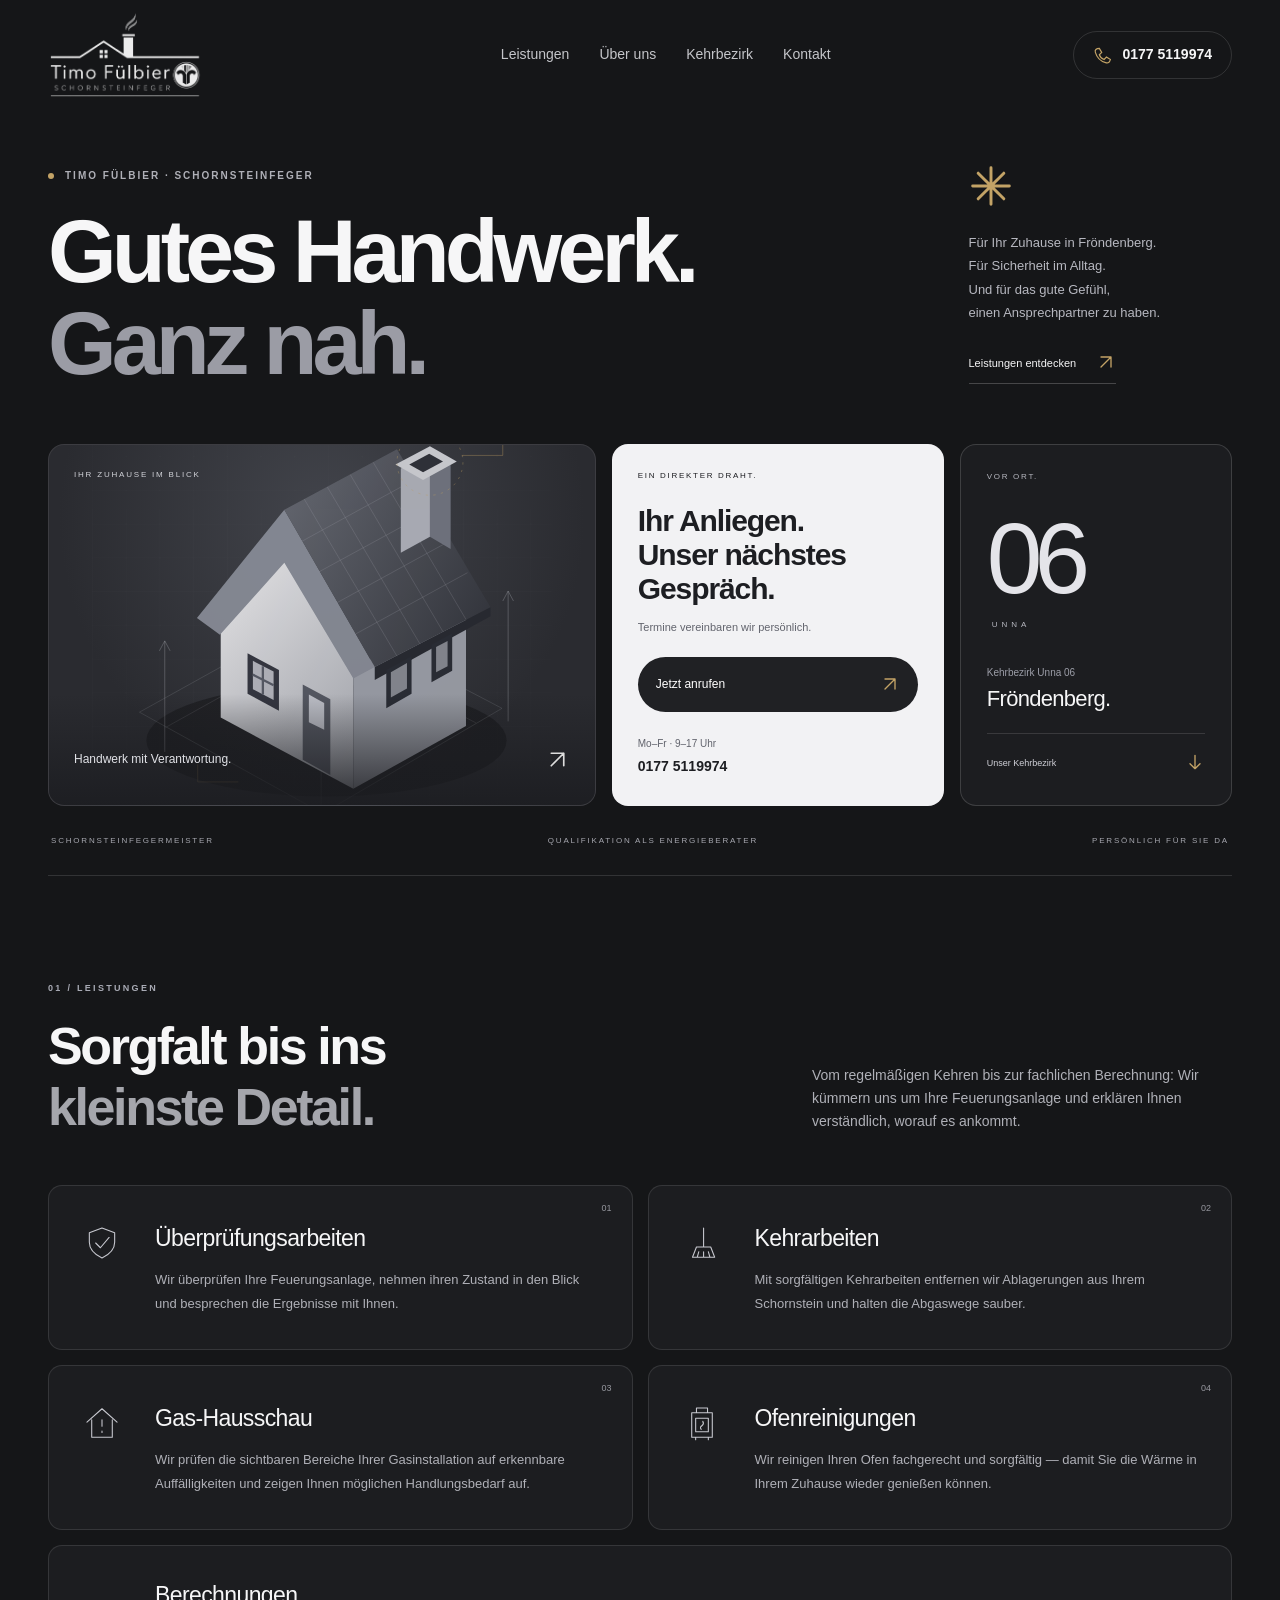
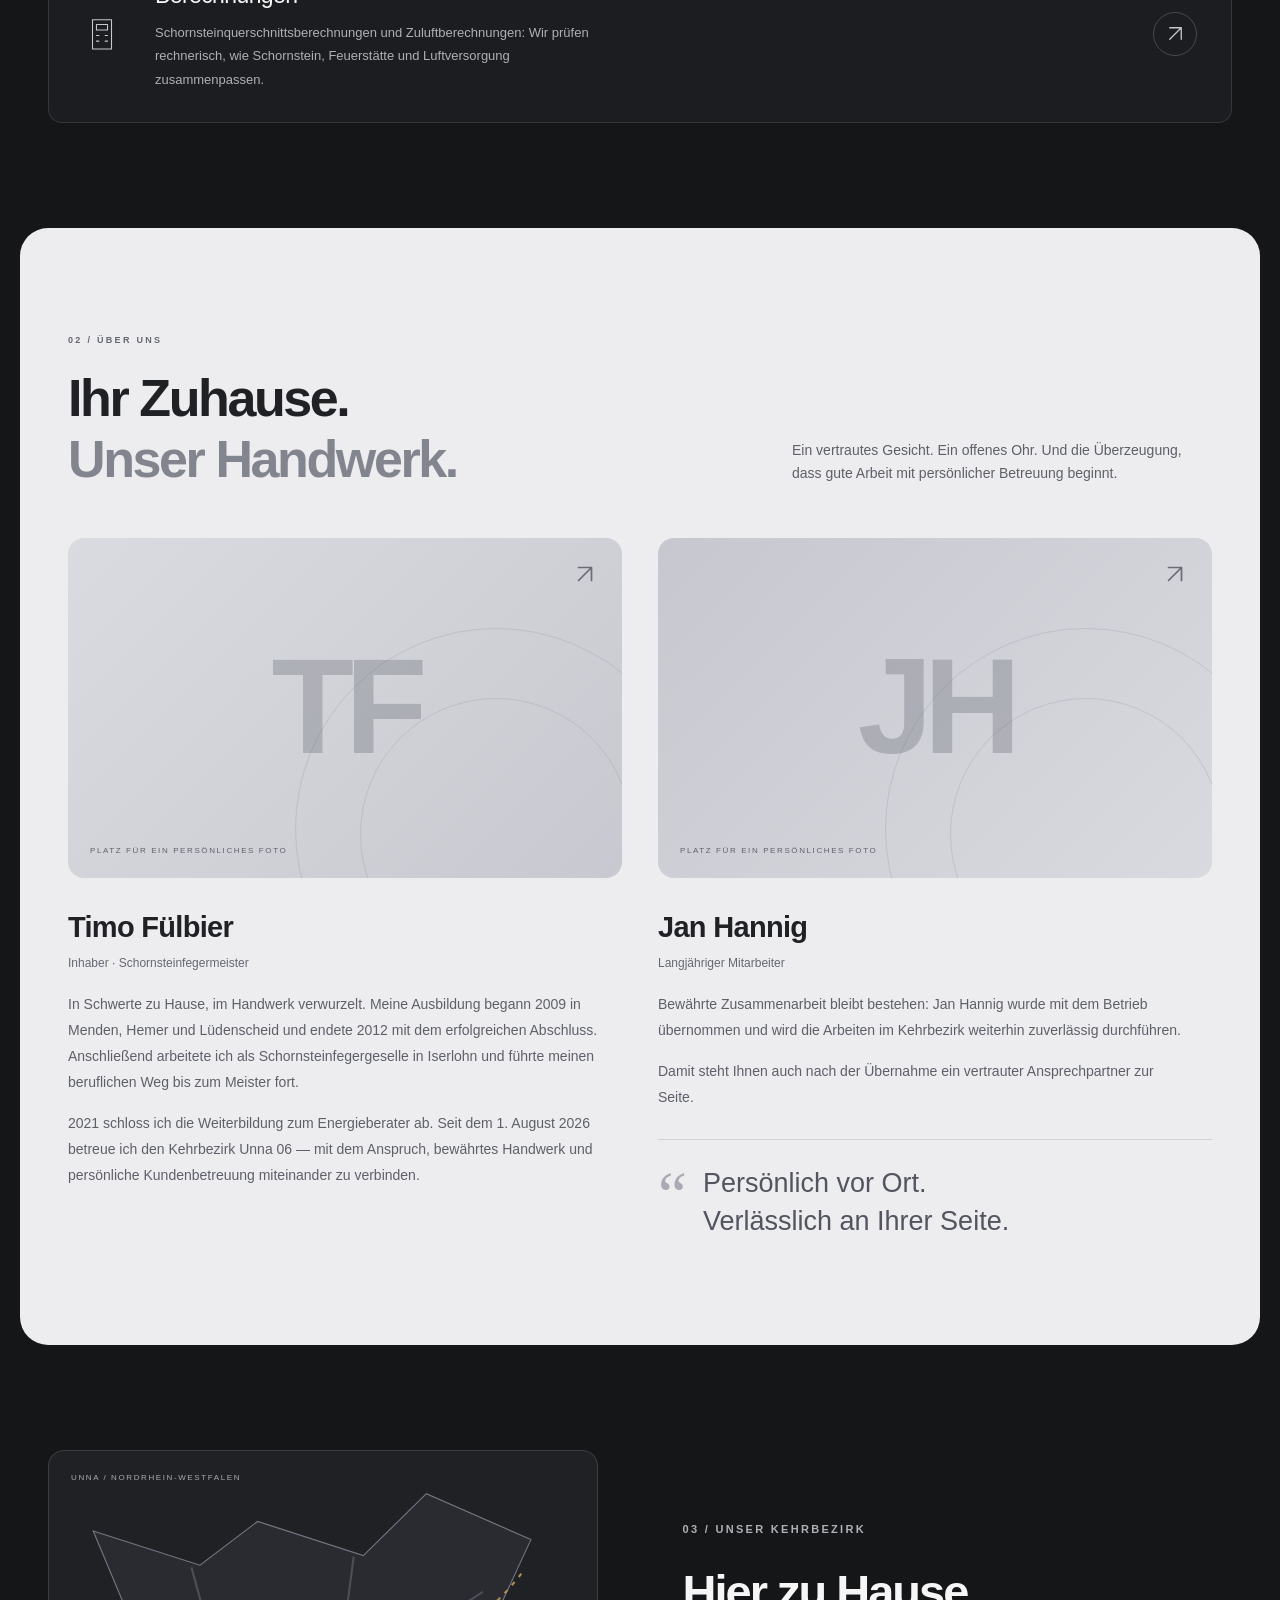
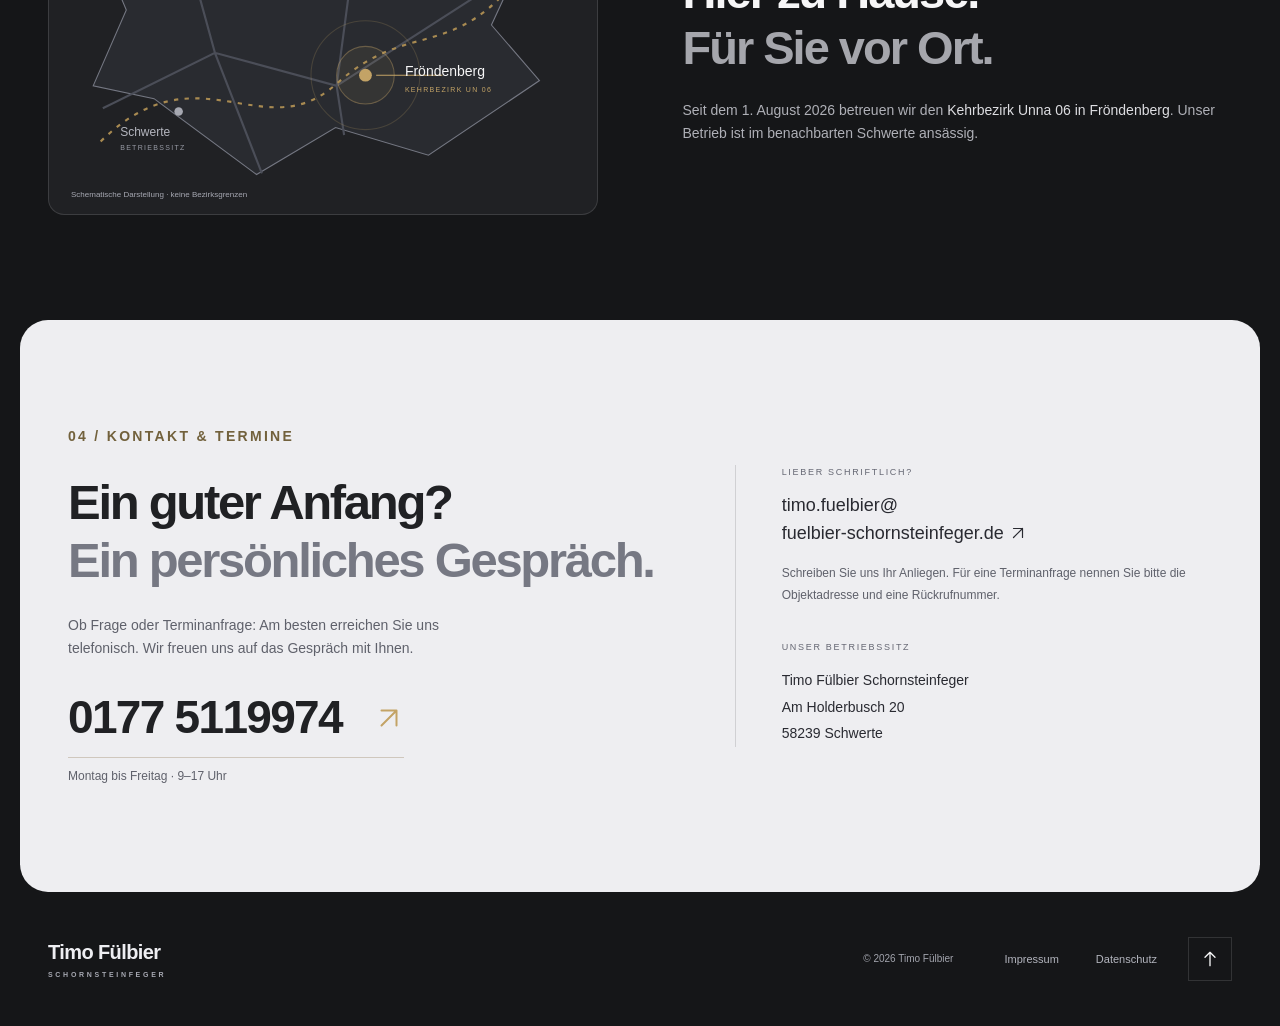
==== index.html @ 5640340c "Use pre-rendered transparent PNG logo to avoid iOS SVG filter rendering" ====
<!doctype html>
<html lang="de">
<head>
  <meta charset="utf-8">
  <meta name="viewport" content="width=device-width, initial-scale=1">
  <meta name="theme-color" content="#18191b">
  <meta name="description" content="Timo Fülbier Schornsteinfeger: Überprüfungen, Kehrarbeiten, Gas-Hausschau und Berechnungen im Kehrbezirk Unna 06 in Fröndenberg. Persönlicher Kontakt: 0177 5119974.">
  <title>Timo Fülbier · Schornsteinfeger in Fröndenberg</title>
  <link rel="icon" href="assets/mark.svg" type="image/svg+xml">
  <link rel="stylesheet" href="styles.css">
  <link rel="stylesheet" href="modern.css">
  <script src="script.js" defer></script>
</head>
<body>
  <a class="skip-link" href="#start">Zum Inhalt</a>
  <header class="header">
    <div class="header-inner">
      <a href="#start" class="brand" aria-label="Timo Fülbier Schornsteinfeger – Startseite"><img src="assets/logo-light.png" alt="Timo Fülbier Schornsteinfeger" width="1300" height="760"></a>
      <a class="mobile-header-call" href="tel:+491775119974" aria-label="Jetzt anrufen: 0177 5119974. Montag bis Freitag, 9 bis 17 Uhr" title="Anrufen · Mo–Fr, 9–17 Uhr"><svg class="ui-icon " viewBox="0 0 24 24" fill="none" stroke="currentColor" stroke-width="1.6" stroke-linecap="round" stroke-linejoin="round" aria-hidden="true" focusable="false"><path d="M7 3h3l2 5-3 2c1 3 2 4 5 5l2-3 5 2v3c0 3-3 4-6 3C9 18 6 15 4 9 3 6 4 3 7 3Z"/></svg></a>
      <button class="menu-toggle" aria-expanded="false" aria-controls="navigation"><span>Menü</span><span class="burger" aria-hidden="true"></span></button>
      <nav id="navigation" aria-label="Hauptnavigation">
        <a href="#leistungen">Leistungen</a><a href="#team">Über uns</a><a href="#bezirk">Kehrbezirk</a><a href="#kontakt">Kontakt</a>
      </nav>
      <a class="header-phone" href="tel:+491775119974"><svg viewBox="0 0 24 24" aria-hidden="true"><path d="m8 3 3 5-3 3c1 3 3 5 6 6l3-3 5 3c-1 4-3 5-6 4C9 19 5 15 3 8 2 5 4 3 8 3Z"/></svg>0177 5119974</a>
    </div>
  </header>
  <main>
    <section class="hero modern-hero" id="start" tabindex="-1">
      <div class="container">
        <div class="modern-intro">
          <div><p class="eyebrow"><span class="dot"></span> TIMO FÜLBIER · SCHORNSTEINFEGER</p><h1>Gutes Handwerk.<br><span>Ganz nah.</span></h1></div>
          <div class="modern-intro-aside"><span class="intro-cross" aria-hidden="true"><svg class="ui-icon star-icon" viewBox="0 0 24 24" fill="none" stroke="currentColor" stroke-width="1.6" stroke-linecap="round" stroke-linejoin="round" aria-hidden="true" focusable="false"><path d="M12 2v20M2 12h20M5 5l14 14M5 19 19 5"/></svg></span><p>Für Ihr Zuhause in Fröndenberg. <br>Für Sicherheit im Alltag. <br>Und für das gute Gefühl, <br>einen Ansprechpartner zu haben.</p><a class="text-link" href="#leistungen">Leistungen entdecken <span aria-hidden="true"><svg class="ui-icon " viewBox="0 0 24 24" fill="none" stroke="currentColor" stroke-width="1.6" stroke-linecap="round" stroke-linejoin="round" aria-hidden="true" focusable="false"><path d="M6 18 18 6M6 6h12v12"/></svg></span></a></div>
        </div>
        <div class="modern-feature-grid">
          <div class="modern-visual" aria-hidden="true"><span class="visual-tag">IHR ZUHAUSE IM BLICK</span><svg class="house" viewBox="0 0 600 610" fill="none">
            <defs>
              <linearGradient id="roof" x1="130" y1="220" x2="510" y2="420" gradientUnits="userSpaceOnUse"><stop stop-color="#72757e"/><stop offset="1" stop-color="#303239"/></linearGradient>
              <linearGradient id="wall" x1="190" y1="340" x2="440" y2="580" gradientUnits="userSpaceOnUse"><stop stop-color="#e0e0e3"/><stop offset="1" stop-color="#92959e"/></linearGradient>
              <linearGradient id="side" x1="385" y1="350" x2="500" y2="530"><stop stop-color="#9c9fa8"/><stop offset="1" stop-color="#4c4f59"/></linearGradient>
              <linearGradient id="smoke" x1="405" y1="80" x2="405" y2="230"><stop stop-color="#c8c9cf" stop-opacity="0"/><stop offset="1" stop-color="#c8c9cf" stop-opacity=".6"/></linearGradient>
              <pattern id="grid" width="44" height="44" patternUnits="userSpaceOnUse"><path d="M44 0H0V44" stroke="#ffffff" stroke-opacity=".035"/></pattern>
            </defs>
            <path fill="url(#grid)" d="M0 0h600v610H0z"/>
            <ellipse cx="306" cy="503" rx="235" ry="73" fill="#101113" opacity=".5"/>
            <path d="m62 466 234-130 239 125-234 137Z" stroke="#aeb0b8" stroke-opacity=".25"/>
            <path d="m96 486 201-112 204 106M299 597V464" stroke="#aeb0b8" stroke-opacity=".2"/>
            <path d="M168 350v123l173 93V410l-89-159Z" fill="url(#wall)"/>
            <path d="m341 410 147-84v158l-147 82Z" fill="url(#side)"/>
            <path d="m137 343 114-141 118 205-28 15-90-151-84 94Z" fill="#888c97"/>
            <path d="m251 202 147-79 122 206-151 78Z" fill="url(#roof)"/>
            <path d="m369 407 151-78v12l-151 83Z" fill="#272930"/>
            <g stroke="#b0b3bd" stroke-opacity=".26"><path d="m274 243 146-80M296 283l147-80M320 323l146-80M344 364l146-80"/><path d="m277 188 121 205M307 172l121 205M337 156l121 205M367 140l121 205"/></g>
            <path d="M403 258V148l38-20v109Z" fill="#b0b2bb"/><path d="m441 128 27 16v109l-27-16Z" fill="#727580"/><path d="m396 143 45-24 35 20-44 24Z" fill="#d0d1d7"/><path d="m414 143 26-14 18 10-26 14Z" fill="#2e3038"/>
            <path d="M436 124c-39-38 25-49-3-78M448 113c-25-26 28-38 3-65" stroke="url(#smoke)" stroke-width="5" stroke-linecap="round"/>
            <path d="m203 389 41 22v53l-41-22Z" fill="#343640"/><path d="m210 399 27 14v37l-27-14Z" fill="#d7d8de" opacity=".8"/><path d="m223 406 0 37m-13-26 27 14" stroke="#575a66" stroke-width="3"/>
            <path d="m275 430 36 19v99l-36-20Z" fill="#565963"/><path d="m283 443 20 11v35l-20-10Z" fill="#c6c8d0"/><path d="m384 411 33-18v49l-33 19Zm59-33 27-15v49l-27 15Z" fill="#292c34"/><path d="m390 414 21-12v33l-21 12Zm59-33 15-8v33l-15 8Z" fill="#c6c8d0" opacity=".6"/>
            <path d="M95 518V373m0 0-7 13m7-13 7 13M543 478V308m0 0-7 13m7-13 7 13" stroke="#aeb0b8" stroke-opacity=".45"/>
            <circle cx="441" cy="140" r="43" stroke="#c3a366" stroke-opacity=".5" stroke-dasharray="3 7"/>
            <path d="M483 131h53V83" stroke="#c3a366" stroke-opacity=".5"/><circle cx="536" cy="83" r="3" fill="#c3a366"/>
            <path d="M191 557h-53v-23" stroke="#c3a366" stroke-opacity=".4"/>
          </svg><div class="visual-caption"><span>Handwerk mit Verantwortung.</span><span><svg class="ui-icon " viewBox="0 0 24 24" fill="none" stroke="currentColor" stroke-width="1.6" stroke-linecap="round" stroke-linejoin="round" aria-hidden="true" focusable="false"><path d="M6 18 18 6M6 6h12v12"/></svg></span></div></div>
          <div class="modern-contact-tile"><span class="tile-topline">EIN DIREKTER DRAHT.</span><div><h2>Ihr Anliegen.<br>Unser nächstes<br>Gespräch.</h2><p>Termine vereinbaren wir persönlich.</p></div><a class="tile-call" href="tel:+491775119974">Jetzt anrufen <span aria-hidden="true"><svg class="ui-icon " viewBox="0 0 24 24" fill="none" stroke="currentColor" stroke-width="1.6" stroke-linecap="round" stroke-linejoin="round" aria-hidden="true" focusable="false"><path d="M6 18 18 6M6 6h12v12"/></svg></span></a><span class="tile-hours">Mo–Fr · 9–17 Uhr<br><a href="tel:+491775119974">0177 5119974</a></span></div>
          <a class="modern-district-tile" href="#bezirk"><span class="tile-topline">VOR ORT.</span><strong aria-hidden="true">06<span>UNNA</span></strong><div><span>Kehrbezirk Unna 06</span><h2>Fröndenberg.</h2><span class="district-tile-bottom">Unser Kehrbezirk <span aria-hidden="true"><svg class="ui-icon " viewBox="0 0 24 24" fill="none" stroke="currentColor" stroke-width="1.6" stroke-linecap="round" stroke-linejoin="round" aria-hidden="true" focusable="false"><path d="M12 4v16m-6-6 6 6 6-6"/></svg></span></span></div></a>
        </div>
        <div class="modern-hero-bottom"><span>SCHORNSTEINFEGERMEISTER</span><span>QUALIFIKATION ALS ENERGIEBERATER</span><span>PERSÖNLICH FÜR SIE DA</span></div>
      </div>
    </section>
<section class="section container" id="leistungen">
      <div class="section-head"><div><p class="eyebrow">01 / LEISTUNGEN</p><h2>Sorgfalt bis ins<br><span>kleinste Detail.</span></h2></div><p>Vom regelmäßigen Kehren bis zur fachlichen Berechnung: Wir kümmern uns um Ihre Feuerungsanlage und erklären Ihnen verständlich, worauf es ankommt.</p></div>
      <div class="services">
        <article class="service"><span class="service-number">01</span><svg viewBox="0 0 48 48" aria-hidden="true"><path d="m24 5 16 6v12c0 10-8 16-16 20C16 39 8 33 8 23V11Z"/><path d="m16 24 6 6 11-13"/></svg><h3>Überprüfungsarbeiten</h3><p>Wir überprüfen Ihre Feuerungsanlage, nehmen ihren Zustand in den Blick und besprechen die Ergebnisse mit Ihnen.</p></article>
        <article class="service"><span class="service-number">02</span><svg viewBox="0 0 48 48" aria-hidden="true"><path d="M26 5v24M17 29h18l5 13H12Z M20 35l-2 7m8-7v7m6-7 2 7"/></svg><h3>Kehrarbeiten</h3><p>Mit sorgfältigen Kehrarbeiten entfernen wir Ablagerungen aus Ihrem Schornstein und halten die Abgaswege sauber.</p></article>
        <article class="service"><span class="service-number">03</span><svg viewBox="0 0 48 48" aria-hidden="true"><path d="m5 23 19-17 19 17M11 20v22h26V20M24 20v8m0 6v2"/></svg><h3>Gas-Hausschau</h3><p>Wir prüfen die sichtbaren Bereiche Ihrer Gasinstallation auf erkennbare Auffälligkeiten und zeigen Ihnen möglichen Handlungsbedarf auf.</p></article>
        <article class="service"><span class="service-number">04</span><svg viewBox="0 0 48 48" aria-hidden="true"><path d="M11 11h26v31H11ZM17 11V5h14v6M16 42v3m16-3v3M16 18h16v17H16Z"/><path d="M25 22c4 6-6 5-2 10"/></svg><h3>Ofenreinigungen</h3><p>Wir reinigen Ihren Ofen fachgerecht und sorgfältig — damit Sie die Wärme in Ihrem Zuhause wieder genießen können.</p></article>
        <article class="service service-wide"><span class="service-number">05</span><svg viewBox="0 0 48 48" aria-hidden="true"><path d="M12 6h24v37H12ZM17 12h14v7H17Zm0 14h3m8 0h3m-14 7h3m8 0h3"/></svg><div><h3>Berechnungen</h3><p>Schornsteinquerschnittsberechnungen und Zuluftberechnungen: Wir prüfen rechnerisch, wie Schornstein, Feuerstätte und Luftversorgung zusammenpassen.</p></div><a class="round-link" href="#kontakt" aria-label="Kontakt für Berechnungen aufnehmen"><svg class="ui-icon " viewBox="0 0 24 24" fill="none" stroke="currentColor" stroke-width="1.6" stroke-linecap="round" stroke-linejoin="round" aria-hidden="true" focusable="false"><path d="M6 18 18 6M6 6h12v12"/></svg></a></article>
      </div>
    </section>
    <section class="team-section" id="team"><div class="container section">
      <div class="section-head"><div><p class="eyebrow">02 / ÜBER UNS</p><h2>Ihr Zuhause.<br><span>Unser Handwerk.</span></h2></div><p>Ein vertrautes Gesicht. Ein offenes Ohr. Und die Überzeugung, dass gute Arbeit mit persönlicher Betreuung beginnt.</p></div>
      <div class="team-grid">
        <article class="person"><div class="portrait"><span class="portrait-initials" aria-hidden="true">TF</span><span class="portrait-note">PLATZ FÜR EIN PERSÖNLICHES FOTO</span><span class="portrait-corner" aria-hidden="true"><svg class="ui-icon " viewBox="0 0 24 24" fill="none" stroke="currentColor" stroke-width="1.6" stroke-linecap="round" stroke-linejoin="round" aria-hidden="true" focusable="false"><path d="M6 18 18 6M6 6h12v12"/></svg></span></div><div class="person-heading"><h3>Timo Fülbier</h3><span>Inhaber · Schornsteinfegermeister</span></div><p>In Schwerte zu Hause, im Handwerk verwurzelt. Meine Ausbildung begann 2009 in Menden, Hemer und Lüdenscheid und endete 2012 mit dem erfolgreichen Abschluss. Anschließend arbeitete ich als Schornsteinfegergeselle in Iserlohn und führte meinen beruflichen Weg bis zum Meister fort.</p><p>2021 schloss ich die Weiterbildung zum Energieberater ab. Seit dem 1. August 2026 betreue ich den Kehrbezirk Unna 06 — mit dem Anspruch, bewährtes Handwerk und persönliche Kundenbetreuung miteinander zu verbinden.</p></article>
        <article class="person"><div class="portrait portrait-jan"><span class="portrait-initials" aria-hidden="true">JH</span><span class="portrait-note">PLATZ FÜR EIN PERSÖNLICHES FOTO</span><span class="portrait-corner" aria-hidden="true"><svg class="ui-icon " viewBox="0 0 24 24" fill="none" stroke="currentColor" stroke-width="1.6" stroke-linecap="round" stroke-linejoin="round" aria-hidden="true" focusable="false"><path d="M6 18 18 6M6 6h12v12"/></svg></span></div><div class="person-heading"><h3>Jan Hannig</h3><span>Langjähriger Mitarbeiter</span></div><p>Bewährte Zusammenarbeit bleibt bestehen: Jan Hannig wurde mit dem Betrieb übernommen und wird die Arbeiten im Kehrbezirk weiterhin zuverlässig durchführen.</p><p>Damit steht Ihnen auch nach der Übernahme ein vertrauter Ansprechpartner zur Seite.</p><div class="person-quote"><span aria-hidden="true">“</span>Persönlich vor Ort.<br>Verlässlich an Ihrer Seite.</div></article>
      </div>
    </div></section>
    <section class="section container district-section" id="bezirk">
      <div class="district-art" aria-hidden="true"><span class="district-overline">UNNA / NORDRHEIN-WESTFALEN</span><svg viewBox="0 0 500 340" fill="none"><path d="M35 75 135 107l54-41 99 32 59-58 98 43-37 80 45 52-104 70-87-26-74 44-96-71-57-12 31-71Z" fill="#292b30" stroke="#747782" stroke-width="1"/><path d="m44 241 105-52 114 31 137-88M149 189l-22-80m136 111 16-121m-16 121 7 46M193 302l-44-113" stroke="#4b4e58" stroke-width="2"/><path d="M42 272c92-90 152 8 221-54s109-18 176-107" stroke="#a88a51" stroke-width="2" stroke-dasharray="4 6"/><circle cx="290" cy="210" r="51" stroke="#c3a366" stroke-opacity=".2"/><circle cx="290" cy="210" r="27" fill="#c3a366" fill-opacity=".08" stroke="#c3a366" stroke-opacity=".4"/><circle cx="290" cy="210" r="6" fill="#c3a366"/><path d="M300 210h62" stroke="#c3a366"/><circle cx="115" cy="244" r="4" fill="#a6a8b1"/></svg><span class="map-label map-fr">Fröndenberg<span>KEHRBEZIRK UN 06</span></span><span class="map-label map-sch">Schwerte<span>BETRIEBSSITZ</span></span><span class="map-note">Schematische Darstellung · keine Bezirksgrenzen</span></div>
      <div class="district-copy"><p class="eyebrow">03 / UNSER KEHRBEZIRK</p><h2>Hier zu Hause.<br><span>Für Sie vor Ort.</span></h2><p>Seit dem 1. August 2026 betreuen wir den <strong>Kehrbezirk Unna 06 in Fröndenberg</strong>. Unser Betrieb ist im benachbarten Schwerte ansässig.</p></div>
    </section>
    <section class="contact-section" id="kontakt"><div class="container section contact-grid"><div><p class="eyebrow">04 / KONTAKT & TERMINE</p><h2>Ein guter Anfang?<br><span>Ein persönliches Gespräch.</span></h2><p>Ob Frage oder Terminanfrage: Am besten erreichen Sie uns telefonisch. Wir freuen uns auf das Gespräch mit Ihnen.</p><a class="contact-number" href="tel:+491775119974">0177 5119974 <span aria-hidden="true"><svg class="ui-icon " viewBox="0 0 24 24" fill="none" stroke="currentColor" stroke-width="1.6" stroke-linecap="round" stroke-linejoin="round" aria-hidden="true" focusable="false"><path d="M6 18 18 6M6 6h12v12"/></svg></span></a><p class="contact-hours">Montag bis Freitag · 9–17 Uhr</p></div><div class="contact-details"><div><span class="detail-label">LIEBER SCHRIFTLICH?</span><a class="email" href="mailto:timo.fuelbier@fuelbier-schornsteinfeger.de">timo.fuelbier@<br>fuelbier-schornsteinfeger.de <span aria-hidden="true"><svg class="ui-icon " viewBox="0 0 24 24" fill="none" stroke="currentColor" stroke-width="1.6" stroke-linecap="round" stroke-linejoin="round" aria-hidden="true" focusable="false"><path d="M6 18 18 6M6 6h12v12"/></svg></span></a><p>Schreiben Sie uns Ihr Anliegen. Für eine Terminanfrage nennen Sie bitte die Objektadresse und eine Rückrufnummer.</p></div><div><span class="detail-label">UNSER BETRIEBSSITZ</span><address>Timo Fülbier Schornsteinfeger<br>Am Holderbusch 20<br>58239 Schwerte</address></div></div></div></section>
  </main>
  <footer class="footer container"><a href="#start" class="footer-name">Timo Fülbier<span>SCHORNSTEINFEGER</span></a><span class="copyright">© 2026 Timo Fülbier</span><div class="footer-links"><button data-dialog="impressum">Impressum</button><button data-dialog="datenschutz">Datenschutz</button><a href="#start" aria-label="Zurück zum Seitenanfang"><svg class="ui-icon " viewBox="0 0 24 24" fill="none" stroke="currentColor" stroke-width="1.6" stroke-linecap="round" stroke-linejoin="round" aria-hidden="true" focusable="false"><path d="M12 20V4m-6 6 6-6 6 6"/></svg></a></div></footer>
  <dialog id="impressum" aria-labelledby="impressum-title"><div class="dialog-header"><h2 id="impressum-title">Impressum</h2><button class="dialog-close" aria-label="Impressum schließen">×</button></div><p class="draft-note">Entwurf · Angaben vor Veröffentlichung vervollständigen</p><p>Timo Fülbier Schornsteinfeger<br>Am Holderbusch 20<br>58239 Schwerte</p><p>Telefon: <a href="tel:+491775119974">0177 5119974</a><br>E-Mail: <a href="mailto:timo.fuelbier@fuelbier-schornsteinfeger.de">timo.fuelbier@fuelbier-schornsteinfeger.de</a></p><p>Die berufsrechtlichen Angaben, zuständige Kammer und gegebenenfalls weitere Pflichtangaben werden vor der Veröffentlichung ergänzt.</p></dialog>
  <dialog id="datenschutz" aria-labelledby="datenschutz-title"><div class="dialog-header"><h2 id="datenschutz-title">Datenschutz</h2><button class="dialog-close" aria-label="Datenschutz schließen">×</button></div><p class="draft-note">Entwurf · keine fertige Datenschutzerklärung</p><p>Dieser lokale Entwurf verwendet keine Analysewerkzeuge, extern eingebundenen Schriftarten, Kontaktformulare oder eingebetteten Kartendienste.</p><p>Die Datenschutzerklärung wird vor Veröffentlichung auf das tatsächlich verwendete Hosting und die Verarbeitung von Kontaktanfragen abgestimmt.</p><p>Ansprechpartner: Timo Fülbier, Am Holderbusch 20, 58239 Schwerte.<br><a href="mailto:timo.fuelbier@fuelbier-schornsteinfeger.de">timo.fuelbier@fuelbier-schornsteinfeger.de</a></p></dialog>
</body>
</html>
---- styles.css ----
:root{--bg:#18191b;--surface:#222326;--text:#f5f5f6;--muted:#afb0b5;--gold:#c3a366;--line:#ffffff1c;--ink:#202124;--max:1220px}
*{box-sizing:border-box}html{scroll-behavior:smooth;scroll-padding-top:120px}body{margin:0;background:var(--bg);color:var(--text);font-family:"Segoe UI",Arial,Helvetica,sans-serif;font-size:16px;line-height:1.65}a{color:inherit;text-decoration:none}button{font:inherit;color:inherit;cursor:pointer}button,a{-webkit-tap-highlight-color:transparent}button:focus-visible,a:focus-visible{outline:2px solid var(--gold);outline-offset:6px}svg{display:block}p,h1,h2,h3{margin:0}p{color:var(--muted)}.container{width:min(var(--max),calc(100% - 96px));margin-inline:auto}.skip-link{position:fixed;top:12px;left:12px;transform:translateY(-150%);z-index:100;background:var(--gold);color:var(--ink);padding:12px}.skip-link:focus{transform:none}.header{position:sticky;top:0;background:#18191bf5;backdrop-filter:blur(14px);z-index:20;border-bottom:1px solid var(--line)}.header-inner{width:min(1380px,calc(100% - 72px));margin:auto;min-height:100px;display:flex;align-items:center;gap:48px}.brand{width:194px;height:72px;display:block;overflow:hidden;background:#fff;border-radius:2px;flex-shrink:0}.brand img{width:100%;height:auto;transform:translateY(-29px)}nav{display:flex;gap:32px;margin-left:auto}nav a{font-size:14px;color:#c4c5c9;padding-block:16px;position:relative}nav a:hover,nav a.active{color:var(--gold)}nav a.active:after{content:'';position:absolute;height:2px;bottom:7px;background:var(--gold);left:0;right:0}.header-phone{border-left:1px solid var(--line);padding-left:30px;display:flex;gap:10px;align-items:center;font-size:14px;font-weight:600;white-space:nowrap}.header-phone svg{width:19px;height:19px;fill:none;stroke:var(--gold);stroke-width:1.5}.menu-toggle{display:none}.hero{padding-top:60px;overflow:hidden;background:radial-gradient(ellipse at 82% 35%,#77798012,transparent 60%)}.hero-grid{display:grid;grid-template-columns:1.08fr 1fr;gap:48px;align-items:center}.hero-copy{padding:30px 0 40px}.eyebrow{font-size:11px;letter-spacing:2.3px;font-weight:600;color:var(--gold);margin-bottom:26px;display:flex;align-items:center;gap:11px}.dot{width:6px;height:6px;border-radius:50%;background:var(--gold)}h1{font-size:clamp(54px,5.5vw,80px);line-height:1.06;letter-spacing:-3.8px;font-weight:500}h1 span{color:var(--gold)}.hero-description{font-size:17px;line-height:1.75;max-width:420px;margin-top:28px}.actions{display:flex;align-items:center;gap:30px;margin-top:35px}.button{display:inline-flex;align-items:center;justify-content:space-between;gap:34px;padding:16px 23px;font-size:14px;font-weight:600;border-radius:3px;transition:background .2s,transform .2s}.button-gold{background:var(--gold);color:var(--ink)}.button:hover{background:#ffffff;transform:translateY(-2px)}.button span{font-size:20px;font-weight:400}.text-link{display:inline-flex;align-items:center;gap:20px;font-size:14px;border-bottom:1px solid #c3a36655;padding-block:10px}.text-link:hover{color:var(--gold)}.availability{font-size:11px;margin-top:25px;display:flex;align-items:center;gap:9px}.mini-line{width:18px;height:1px;background:var(--gold)}.hero-art{position:relative;min-width:0;align-self:stretch;background:linear-gradient(145deg,#303136,#202124 75%);border:1px solid #ffffff0e;border-radius:4px;min-height:535px;overflow:hidden}.art-top,.art-bottom{position:absolute;left:24px;right:24px;display:flex;justify-content:space-between;font-size:8px;letter-spacing:1.5px;color:#b9bac0;z-index:1}.art-top{top:23px}.art-bottom{bottom:20px;font-size:8px;border-top:1px solid #ffffff15;padding-top:15px}.house{position:absolute;width:112%;max-width:none;left:-5%;top:1%;height:94%}.art-label{position:absolute;left:25px;bottom:78px;display:flex;align-items:center;gap:12px;font-size:15px;line-height:1.4}.art-label small{display:block;font-size:7px;letter-spacing:1.7px;color:#acadb3;margin-top:6px}.art-cross{color:var(--gold);font-size:32px;font-weight:200}.hero-foot{border-top:1px solid var(--line);display:flex;justify-content:space-between;align-items:center;margin-top:45px;padding:22px 0;color:#a6a7ad;font-size:11px}.hero-foot a{font-size:9px;letter-spacing:1.8px;display:flex;align-items:center;gap:20px}.hero-foot a span{font-size:18px}.credentials{background:#202124;border-block:1px solid var(--line)}.credentials-inner{display:flex;justify-content:space-between;padding-block:24px;font-size:12px;color:#d0d1d4;gap:24px}.credentials b{color:var(--gold);margin-right:14px;font-weight:400}.section{padding-block:100px}.section-head{display:flex;justify-content:space-between;align-items:flex-end;gap:50px;margin-bottom:47px}.section-head>p{max-width:395px;font-size:14px;margin-bottom:5px}.section-head .eyebrow{margin-bottom:20px}h2{font-size:clamp(34px,3.5vw,48px);line-height:1.18;font-weight:500;letter-spacing:-1.7px}h2 span{color:#a5a6ac}.services{display:grid;grid-template-columns:repeat(4,1fr);border-top:1px solid var(--line);border-left:1px solid var(--line)}.service{padding:32px 26px 34px;border-right:1px solid var(--line);border-bottom:1px solid var(--line);position:relative;transition:background .2s}.service:hover{background:#252629}.service-number{position:absolute;top:22px;right:24px;font-size:10px;color:#96979e}.service svg{width:37px;height:37px;stroke:var(--gold);stroke-width:1.35;fill:none;margin:9px 0 30px;stroke-linejoin:round;stroke-linecap:round}.service h3{font-size:17px;font-weight:500;letter-spacing:-.3px;margin-bottom:14px}.service p{font-size:13px;line-height:1.8}.service-wide{grid-column:1/-1;display:flex;align-items:center;gap:34px;padding:28px 32px}.service-wide svg{margin:0;flex-shrink:0}.service-wide>div{max-width:760px}.service-wide h3{margin-bottom:5px}.service-wide .service-number{right:94px;top:24px}.round-link{margin-left:auto;display:grid;place-items:center;min-width:44px;height:44px;border:1px solid #aaacb566;border-radius:50%;font-size:24px;color:var(--gold)}.team-section{background:#f2f2f3;color:var(--ink)}.team-section p{color:#5e6068}.team-section .eyebrow{color:#71603f}.team-section h2 span{color:#777982}.team-grid{display:grid;grid-template-columns:1fr 1fr;gap:60px}.portrait{height:300px;background:#dcdde0;position:relative;display:flex;align-items:center;justify-content:center;overflow:hidden}.portrait:before,.portrait:after{content:'';position:absolute;border:1px solid #90929d4a;border-radius:50%;width:400px;height:400px;top:90px;right:-75px}.portrait:after{width:270px;height:270px;top:160px;right:-10px}.portrait-jan{background:#d3d4d8}.portrait-initials{font-size:110px;font-weight:400;letter-spacing:-9px;color:#66697655;z-index:1}.portrait-note{position:absolute;bottom:20px;left:22px;letter-spacing:1.6px;font-size:8px;color:#5e616c}.portrait-corner{position:absolute;right:24px;top:16px;font-size:26px;color:#6a6d78}.person-heading{margin-top:26px;margin-bottom:18px;display:flex;flex-direction:column;gap:3px}.person h3{font-size:26px;font-weight:500;letter-spacing:-.7px}.person-heading span{font-size:12px;color:#656872}.person p{font-size:14px;line-height:1.85;margin-top:15px}.person-quote{margin-top:28px;padding-top:25px;border-top:1px solid #62646f33;font-size:24px;line-height:1.4;color:#555862;position:relative;padding-left:45px}.person-quote>span{position:absolute;left:0;top:10px;font-family:Georgia,serif;font-size:65px;color:#a0a2ac}.district-section{display:grid;grid-template-columns:1fr 1fr;gap:85px;align-items:center}.district-art{height:365px;position:relative;background:#222326;border:1px solid var(--line);overflow:hidden}.district-art svg{width:100%;height:100%}.district-overline{position:absolute;left:22px;top:20px;font-size:8px;letter-spacing:1.6px;color:#a9abb3}.map-label{position:absolute;font-size:14px;line-height:1.4}.map-label span{display:block;font-size:7px;letter-spacing:1.3px;margin-top:3px;color:var(--gold)}.map-fr{left:65%;top:58%}.map-sch{left:13%;top:75%;font-size:12px;color:#b4b6bf}.map-sch span{color:#979aa5}.map-note{position:absolute;bottom:13px;left:22px;font-size:8px;color:#a7a9b3}.district-copy h2{margin-bottom:24px}.district-copy p:not(.eyebrow){font-size:14px;margin-top:18px}.district-copy strong{color:#dddde1;font-weight:500}.district-copy .text-link{margin-top:19px}.contact-section{background:#202124;color:var(--text);border-top:1px solid var(--line)}.contact-grid{display:grid;grid-template-columns:1.25fr 1fr;gap:100px}.contact-section .eyebrow{color:#b4b5bc}.contact-section h2{font-size:42px}.contact-section h2 span{color:#a7a9b1}.contact-section p{color:#afb1ba;font-size:14px}.contact-grid>div>p:not(.eyebrow){max-width:410px;margin-top:24px}.contact-number{font-size:clamp(30px,3.2vw,45px);font-weight:500;letter-spacing:-1.7px;display:inline-flex;gap:32px;align-items:center;line-height:1.3;margin-top:28px;white-space:nowrap}.contact-number:hover{text-decoration:underline;text-underline-offset:8px}.contact-number span{font-size:32px}.contact-grid>div>p.contact-hours{margin-top:9px;font-size:12px}.contact-details{padding-left:46px;border-left:1px solid #ffffff20;align-self:center}.contact-details>div+div{margin-top:34px}.detail-label{display:block;font-size:9px;letter-spacing:1.7px;color:#a8aab4;margin-bottom:12px}.email{font-size:18px;line-height:1.55;overflow-wrap:anywhere}.email:hover{text-decoration:underline;text-underline-offset:4px}.contact-details p{font-size:12px;line-height:1.8;margin-top:15px}.contact-details address{font-style:normal;font-size:14px;line-height:1.9}.footer{display:flex;align-items:center;gap:45px;padding-block:38px}.footer-name{font-size:20px;line-height:1.3;letter-spacing:-.6px}.footer-name span{display:block;font-size:7px;letter-spacing:2.7px;color:#a6a8b1;margin-top:5px}.copyright{margin-left:auto;color:#a2a4ad;font-size:10px}.footer-links{display:flex;align-items:center;gap:25px}.footer-links button{border:0;background:transparent;font-size:11px;color:#b4b6bf;min-height:44px}.footer-links a{display:grid;place-items:center;width:44px;height:44px;border:1px solid var(--line)}.mobile-call{display:none}dialog{background:#f3f3f5;color:var(--ink);border:0;border-radius:5px;padding:34px;max-width:620px;width:calc(100% - 32px);max-height:85vh}dialog::backdrop{background:#101114cc;backdrop-filter:blur(4px)}dialog h2{font-size:28px}dialog p{color:#51535d;font-size:14px;margin-top:20px;overflow-wrap:anywhere}dialog a{text-decoration:underline}dialog a:focus-visible,dialog button:focus-visible{outline-color:#5e5135}.dialog-header{display:flex;align-items:center;justify-content:space-between;gap:20px}.dialog-close{background:transparent;border:1px solid #75778355;min-width:44px;height:44px;font-size:28px;line-height:1}.draft-note{border-left:3px solid #937749;padding-left:12px}.hero:focus{outline:none}
@media(min-width:1500px){.hero{padding-top:80px}.hero-art{min-height:575px}.hero-copy{padding-block:50px}}
@media(max-width:1100px){.header-inner{gap:22px;width:calc(100% - 48px)}nav{gap:22px}.header-phone{padding-left:22px}.container{width:calc(100% - 64px)}.hero-grid{gap:26px}.hero-art{min-height:500px}.hero-copy h1{font-size:64px}.actions{gap:22px}.section{padding-block:80px}.service{padding-inline:20px}.service h3{font-size:16px}.contact-grid{gap:55px}.contact-details{padding-left:30px}.contact-section h2{font-size:36px}.district-section{gap:45px}}
@media(max-width:850px){html{scroll-padding-top:95px}.header-inner{min-height:86px;gap:20px}.brand{width:165px;height:62px}.brand img{transform:translateY(-24px)}.menu-toggle{display:flex;align-items:center;gap:12px;background:transparent;border:1px solid var(--line);border-radius:3px;min-height:44px;padding:9px 14px;font-size:12px;margin-left:auto}.burger{width:18px;height:12px;border-top:1px solid var(--text);border-bottom:1px solid var(--text);position:relative}.burger:before{content:'';position:absolute;left:0;right:0;top:5px;border-top:1px solid var(--text)}nav{display:none;position:absolute;top:100%;left:0;right:0;background:#222326;border-bottom:1px solid var(--line);padding:15px 32px;margin:0;flex-direction:column;gap:0}nav.open{display:flex}nav a{padding:14px 0;border-bottom:1px solid var(--line)}nav a:last-child{border:0}nav a.active:after{display:none}.header-phone{border:0;padding:0;font-size:12px}.hero{padding-top:35px}.hero-copy h1{font-size:54px;letter-spacing:-2.7px}.hero-description{font-size:15px}.hero-art{min-height:450px}.actions{gap:18px;align-items:flex-start;flex-direction:column}.hero-foot{margin-top:24px}.credentials-inner{font-size:10px;gap:14px}.credentials b{margin-right:7px}.section-head{gap:30px}.section-head>p{max-width:320px}.services{grid-template-columns:repeat(2,1fr)}.service{padding:28px}.service-wide{padding:26px;gap:24px}.team-grid{gap:30px}.portrait{height:240px}.district-section{gap:30px}.district-art{height:330px}.contact-grid{gap:35px}.contact-section h2{font-size:32px}.contact-number{font-size:32px;gap:18px}.email{font-size:16px}.footer{gap:20px}.footer-links{gap:14px}}
@media(max-width:600px){.container{width:calc(100% - 40px)}.header-inner{width:calc(100% - 32px);min-height:80px}.brand{width:155px;height:58px}.brand img{transform:translateY(-23px)}.header-phone{display:none}.hero{padding-top:21px}.hero-grid{grid-template-columns:1fr;gap:10px}.hero-copy{padding:24px 0 30px}.eyebrow{font-size:9px;letter-spacing:1.8px;margin-bottom:21px}.hero-copy h1{font-size:clamp(47px,12vw,68px);letter-spacing:-2.6px}.hero-description{font-size:15px;margin-top:23px;max-width:350px}.actions{flex-direction:row;gap:22px;align-items:center;margin-top:27px}.button{padding:14px 17px;font-size:12px;gap:18px}.text-link{font-size:12px;gap:12px}.availability{font-size:10px;margin-top:21px}.hero-art{min-height:365px}.house{width:100%;left:0;top:-11%;height:119%}.art-top,.art-bottom{left:18px;right:18px;font-size:6px}.art-label{bottom:66px;left:19px;font-size:13px}.art-label small{font-size:6px}.hero-foot{margin-top:25px;padding-block:20px;font-size:9px}.hero-foot a{font-size:7px;gap:10px}.credentials-inner{flex-direction:column;align-items:flex-start;padding-block:20px;gap:11px;font-size:12px}.credentials b{margin-right:12px}.section{padding-block:62px}.section-head{display:block;margin-bottom:30px}h2{font-size:36px;letter-spacing:-1.4px}.section-head>p{margin-top:24px;max-width:100%;font-size:14px}.service{padding:25px 18px}.service svg{width:32px;height:32px;margin-bottom:25px}.service h3{font-size:15px;overflow-wrap:anywhere}.service p{font-size:12px}.service-number{right:18px;top:17px}.service-wide{gap:17px;flex-wrap:wrap;padding:24px 18px}.service-wide>div{flex:1;min-width:170px}.service-wide .service-number{display:none}.service-wide .round-link{display:none}.service-wide h3{margin-bottom:10px}.team-grid{grid-template-columns:1fr;gap:42px}.portrait{height:280px}.portrait-initials{font-size:115px}.person-heading{margin-top:20px}.person h3{font-size:26px}.person p{font-size:14px}.person-quote{font-size:22px;margin-top:24px}.district-section{grid-template-columns:1fr;gap:35px}.district-copy{order:-1}.district-art{height:310px}.contact-grid{grid-template-columns:1fr;gap:36px}.contact-section h2{font-size:34px}.contact-number{font-size:38px;letter-spacing:-1.5px;gap:20px}.contact-details{padding-left:0;padding-top:30px;border-left:0;border-top:1px solid #ffffff20}.email{font-size:19px}.footer{padding-block:30px 98px;flex-wrap:wrap;justify-content:space-between;gap:22px}.copyright{margin-left:0}.footer-links{width:100%;justify-content:space-between;gap:15px}.footer-links a{margin-left:auto}.mobile-call{display:flex;position:fixed;bottom:12px;left:16px;right:16px;z-index:15;background:var(--gold);color:var(--ink);min-height:54px;align-items:center;gap:13px;padding:12px 20px;border-radius:4px;box-shadow:0 6px 24px #0006;font-size:14px;font-weight:600}.mobile-call small{font-size:10px;font-weight:400;margin-left:auto}.mobile-call>span{font-size:24px}.contact-section{scroll-margin-bottom:70px}}
@media(max-width:360px){.actions{gap:14px}.button{gap:12px}.text-link{gap:8px;font-size:11px}.contact-number{font-size:32px}.hero-foot>span{max-width:190px}.mobile-call{padding-inline:14px}.mobile-call small{font-size:9px}}
.brand svg{width:100%;height:100%;padding:4px}
/* Neutral anthracite, crisp white actions and restrained metal accents. */
h1{font-weight:600;letter-spacing:-3px}h1 span{color:var(--text)}
.hero-description{color:#b8b9c0}
.hero-art{background:radial-gradient(ellipse at 50% 35%,#35363c,#202124 75%);border-color:#ffffff12;border-radius:0}
.hero-art:before{content:'';position:absolute;inset:0;background:linear-gradient(130deg,transparent 45%,#ffffff03 45%,#ffffff03 46%,transparent 46%);pointer-events:none}
.eyebrow{color:var(--muted)}.eyebrow .dot{background:var(--gold)}
.button-gold{background:#f3f3f5;color:#1b1c20;border:1px solid #f3f3f5;border-radius:2px;box-shadow:0 1px 0 #fff1}
.button-gold>span{color:#80632e}
.button-gold:hover{background:#fff;box-shadow:0 5px 20px #0002}
.text-link{border-bottom-color:#ffffff35}.text-link>span{color:var(--gold)}
.credentials{background:#1d1e21}.credentials b{color:var(--gold)}
.service svg{stroke:#c8c9d0}.service:hover svg{stroke:var(--gold)}
.service-number{font-variant-numeric:tabular-nums}.round-link{border-color:#ffffff30}
.team-section .eyebrow{color:#747680}.person-quote{color:#52545e}.person-quote>span{color:#a9aab3}
.contact-section .eyebrow{color:var(--gold)}.contact-section h2 span{color:#f0f0f3}
.contact-number{color:#f5f5f7;border-bottom:1px solid #c3a36677;padding-bottom:9px}
.contact-number>span{color:var(--gold)}.contact-number:hover{text-decoration:none;border-color:var(--gold)}
.contact-section .detail-label{color:#c2c3cb}.contact-details{border-color:#ffffff20}
.contact-section address,.contact-section .email{color:#ececf0}
.footer-name{color:#eeeef2}
.mobile-call{background:#f3f3f5;color:#1b1c20;border:1px solid #d9d9de}.mobile-call>span{color:#80632e}
@media(max-width:600px){.services{grid-template-columns:1fr}.service:not(.service-wide){display:grid;grid-template-columns:36px minmax(0,1fr);column-gap:18px;row-gap:11px;padding:28px 21px}.service:not(.service-wide) svg{grid-row:1/3;margin:2px 0 0}.service:not(.service-wide) h3{font-size:17px;margin:0;overflow-wrap:normal}.service:not(.service-wide) p{grid-column:2;font-size:13px}.service-number{top:9px;right:12px;font-size:8px}.service-wide p{font-size:13px}}
@media(prefers-reduced-motion:reduce){html{scroll-behavior:auto}.button,.service{transition:none}.button:hover{transform:none}}
---- modern.css ----
/* Alternative design. Shared content and navigation remain in styles.css. */
:root{--bg:#151618;--surface:#202124;--text:#f6f6f7;--muted:#afb0b7;--line:#ffffff20;--max:1280px}
body{font-family:"Segoe UI",Arial,Helvetica,sans-serif}
.header{background:#151618;border-bottom:0}
.header-inner{min-height:110px;width:min(var(--max),calc(100% - 96px));display:grid;grid-template-columns:210px 1fr auto;gap:30px;align-items:center}
/* Transparent light logo for the dark header. */
.brand{width:210px;height:90px;background:transparent;border-radius:0}
.brand img{display:block;width:100%;height:100%;object-fit:contain;object-position:left center;padding:0;transform:none;filter:none;mix-blend-mode:normal}
.header-phone{border:1px solid var(--line);border-radius:30px;padding:11px 19px;min-height:46px}
html{scroll-padding-top:125px}
nav{margin-left:0;justify-content:center;gap:30px}nav a{font-size:14px}
.modern-hero{padding-top:54px;background:transparent;overflow:visible}
.modern-intro{display:grid;grid-template-columns:3fr 1fr;gap:50px;align-items:end;margin-bottom:54px}
.modern-intro .eyebrow{font-size:10px;letter-spacing:2px;margin-bottom:22px}
.modern-intro h1{font-size:clamp(58px,6.9vw,99px);line-height:1.04;letter-spacing:-5px;font-weight:650}
.modern-intro h1 span{color:#9b9ca5}
.modern-intro-aside{padding:0 0 6px 20px}
.intro-cross{font-size:44px;line-height:1;display:block;color:var(--gold);margin-bottom:23px}
.modern-intro-aside p{font-size:13px;line-height:1.8;color:#b7b8c0}
.modern-intro-aside .text-link{font-size:11px;margin-top:17px;padding-bottom:8px}
.modern-feature-grid{display:grid;grid-template-columns:1.65fr 1fr .82fr;gap:16px;min-height:340px}
.modern-visual{position:relative;background:radial-gradient(ellipse at 50% 20%,#42444b,#2a2b30 68%);border:1px solid #ffffff15;border-radius:16px;overflow:hidden;min-width:0}
.visual-tag{position:absolute;top:23px;left:25px;font-size:8px;letter-spacing:1.8px;z-index:1;color:#d1d2d8}
.modern-visual .house{width:100%;height:130%;left:0;top:-25%;opacity:.93}
.visual-caption{position:absolute;bottom:0;left:0;right:0;background:linear-gradient(transparent,#1b1c20d9);padding:45px 25px 24px;display:flex;justify-content:space-between;align-items:center;font-size:12px;color:#e1e2e7}
.visual-caption>span:last-child{font-size:25px;color:#ddd}
.modern-contact-tile{background:#f2f2f4;color:#1d1e22;border-radius:16px;padding:26px;display:flex;flex-direction:column;justify-content:space-between;gap:22px}
.tile-topline{font-size:8px;letter-spacing:1.7px;line-height:1.5}
.modern-contact-tile h2{font-size:30px;line-height:1.14;letter-spacing:-1.1px;font-weight:600}
.modern-contact-tile p{font-size:11px;color:#62646d;line-height:1.5;margin-top:12px}
.tile-call{display:flex;justify-content:space-between;gap:20px;align-items:center;background:#202124;border-radius:30px;padding:11px 18px;color:white;font-size:12px;min-height:44px;transition:background .2s}
.tile-call:hover{background:#3c3d44}.tile-call>span{font-size:20px;color:var(--gold)}
.tile-hours{font-size:10px;color:#62646d;line-height:1.9}.tile-hours a{color:#1d1e22;font-size:14px;font-weight:600}
.modern-district-tile{background:#1c1d20;border:1px solid #ffffff26;border-radius:16px;padding:26px;display:flex;flex-direction:column;justify-content:space-between;gap:18px;transition:border-color .2s}
.modern-district-tile:hover{border-color:#c3a36699}.modern-district-tile .tile-topline{color:#b7b8c0}
.modern-district-tile>strong{font-size:100px;letter-spacing:-8px;line-height:.9;font-weight:500;color:#e4e4e9}
.modern-district-tile>strong>span{font-size:8px;letter-spacing:4px;display:block;margin-top:18px;color:#b8b9c1;padding-left:5px}
.modern-district-tile>div>span{font-size:10px;color:#9c9ea8}
.modern-district-tile h2{font-size:22px;letter-spacing:-.7px;line-height:1.4;margin-bottom:18px}
.modern-district-tile>div>.district-tile-bottom{display:flex;align-items:center;justify-content:space-between;gap:10px;border-top:1px solid var(--line);padding-top:15px;font-size:9px;color:#d0d1d8}
.district-tile-bottom>span{font-size:18px;color:var(--gold)}
.modern-hero-bottom{display:flex;justify-content:space-between;gap:25px;padding:28px 3px;border-bottom:1px solid var(--line);font-size:8px;letter-spacing:1.8px;color:#a6a7af}
.section{padding-block:105px}.section-head h2{font-size:52px;letter-spacing:-2.4px;font-weight:600}.section-head .eyebrow{font-size:9px;color:#a9abb5}.section-head>p{font-size:14px;max-width:420px}
.services{grid-template-columns:repeat(2,1fr);gap:15px;border:0}
.service{padding:34px;border:1px solid #ffffff1c;border-radius:14px;background:#1c1d20;display:grid;grid-template-columns:48px minmax(0,1fr);column-gap:24px;row-gap:10px;transition:background .2s,border-color .2s}
.service:hover{background:#232429;border-color:#ffffff40}.service svg{grid-row:1/3;margin:4px 0 0;width:38px;height:38px}.service h3{font-size:23px;margin:0;letter-spacing:-.6px;font-weight:500}.service p{grid-column:2;font-size:13px;max-width:450px;line-height:1.8}.service-number{top:15px;right:20px;font-size:9px}
.service-wide{display:flex;gap:34px;padding:31px 34px}.service-wide h3{font-size:23px;margin-bottom:6px}.service-wide .service-number{display:none}.service-wide svg{margin:0}
.team-section{background:#ededf0;border-radius:28px;margin:0 20px;overflow:hidden}.team-section .section-head .eyebrow{color:#656772}.team-section h2 span{color:#82848e}.team-grid{gap:36px}.portrait{border-radius:16px;height:340px;background:linear-gradient(135deg,#dadbe0,#c8c9d0)}.portrait-jan{background:linear-gradient(135deg,#c7c8cf,#d9dae0)}.portrait-initials{font-size:135px;font-weight:600}.person-heading{margin-top:26px}.person h3{font-size:29px;font-weight:600}.person p{max-width:530px}.person-quote{font-size:27px}
.district-art{border-radius:16px;background:#202124}.district-copy h2{font-size:47px;letter-spacing:-2px;font-weight:600}
.contact-section{margin:0 20px;border-radius:28px;background:#eeeeF1;border:0;color:#202124}.contact-section .eyebrow{color:#72613c}.contact-section h2{font-size:49px;letter-spacing:-2.3px;font-weight:600}.contact-section h2 span{color:#767883}.contact-section p{color:#5f616b}.contact-number{color:#202124;font-size:46px;border-color:#8f795655;font-weight:600}.contact-details{border-color:#20212425}.contact-section .detail-label{color:#656773}.contact-section .email,.contact-section address{color:#292a31}.contact-grid{gap:70px}.contact-details p{font-size:12px}
.footer{padding-block:45px}.footer-name{font-weight:600}.mobile-call{border-radius:30px}
@media(min-width:1500px){.modern-hero{padding-top:30px}}
@media(max-width:1100px){.modern-intro{gap:25px;grid-template-columns:2.8fr 1fr}.modern-intro h1{font-size:76px;letter-spacing:-4px}.modern-intro-aside{padding-left:0}.modern-feature-grid{grid-template-columns:1.3fr 1fr .85fr}.modern-contact-tile,.modern-district-tile{padding:22px}.modern-contact-tile h2{font-size:27px}.modern-district-tile h2{font-size:19px}.modern-district-tile>strong{font-size:90px}.section-head h2{font-size:46px}.service h3{font-size:20px}.service{padding:30px 26px;gap:16px}.contact-section h2{font-size:38px}.contact-number{font-size:38px}.contact-grid{gap:40px}.team-section,.contact-section{margin-inline:16px}}
@media(max-width:850px){.header-inner{min-height:86px}.header-phone{padding:9px 14px}.modern-intro{grid-template-columns:2.3fr 1fr}.modern-intro h1{font-size:64px;letter-spacing:-3px}.modern-intro-aside p{font-size:12px}.intro-cross{font-size:34px;margin-bottom:17px}.modern-intro-aside .text-link{font-size:10px;gap:12px}.modern-feature-grid{grid-template-columns:1.1fr 1fr}.modern-district-tile{grid-column:1/-1;flex-direction:row;align-items:center;padding:20px 24px}.modern-district-tile>strong{font-size:62px;letter-spacing:-4px}.modern-district-tile>strong>span{display:inline;font-size:9px;letter-spacing:2px;margin:0 0 0 18px;vertical-align:middle}.modern-district-tile>div{min-width:150px}.modern-district-tile h2{font-size:22px;margin-bottom:8px}.modern-district-tile>div>.district-tile-bottom{padding-top:7px}.modern-visual{min-height:330px}.modern-hero-bottom{font-size:7px;letter-spacing:1px;gap:12px}.service{grid-template-columns:34px minmax(0,1fr);padding:27px 23px;gap:12px}.service svg{width:30px}.service h3{font-size:18px;overflow-wrap:anywhere}.service p{font-size:12px}.service-wide{display:flex;gap:24px}.section{padding-block:75px}.section-head h2{font-size:41px}.portrait{height:260px}.contact-section h2{font-size:31px}.contact-number{font-size:32px;gap:18px}.contact-grid{gap:25px}.contact-details{padding-left:24px}}
@media(max-width:600px){.header-inner{min-height:80px}.modern-hero{padding-top:12px}.design-switch{margin-bottom:36px;gap:6px;flex-wrap:wrap}.design-switch>span{width:100%;font-size:7px;margin:0 0 6px;letter-spacing:1.3px}.design-switch a{padding:7px 13px;font-size:10px;min-height:34px}.modern-intro{grid-template-columns:1fr;gap:24px;margin-bottom:30px}.modern-intro h1{font-size:clamp(37px,10.8vw,65px);line-height:1.08;letter-spacing:-2.3px}.modern-intro .eyebrow{font-size:8px;letter-spacing:1.6px;margin-bottom:18px}.modern-intro-aside{display:grid;grid-template-columns:35px minmax(0,1fr);column-gap:16px;row-gap:12px;align-items:start}.intro-cross{font-size:32px;margin:1px 0 0;grid-row:1/3}.modern-intro-aside p{font-size:13px}.modern-intro-aside p br{display:none}.modern-intro-aside .text-link{grid-column:2;font-size:11px;margin:0;justify-self:start}.modern-feature-grid{grid-template-columns:1fr;gap:12px}.modern-visual{height:295px;min-height:0;border-radius:14px}.modern-visual .house{height:143%;top:-27%;width:100%}.visual-tag{top:20px;left:22px;font-size:7px}.visual-caption{padding:40px 22px 20px;font-size:12px}.modern-contact-tile{padding:24px;display:grid;grid-template-columns:1fr 1fr;column-gap:15px;row-gap:20px;border-radius:14px}.modern-contact-tile .tile-topline{grid-column:1/-1}.modern-contact-tile h2{font-size:26px;letter-spacing:-1px}.modern-contact-tile p{font-size:10px;max-width:155px}.tile-call{align-self:center;font-size:11px;padding:10px 14px;gap:8px}.tile-hours{grid-column:1/-1;display:flex;justify-content:space-between;align-items:center;font-size:10px}.tile-hours br{display:none}.tile-hours a{font-size:15px}.modern-district-tile{grid-column:1;gap:12px;flex-wrap:wrap;padding:23px;border-radius:14px}.modern-district-tile .tile-topline{width:100%;font-size:8px}.modern-district-tile>strong{font-size:66px}.modern-district-tile>strong>span{display:block;font-size:7px;margin:12px 0 0}.modern-district-tile>div{min-width:160px}.modern-district-tile h2{font-size:23px}.modern-hero-bottom{flex-direction:column;gap:10px;padding:24px 0;letter-spacing:1.2px;font-size:8px}.section{padding-block:60px}.section-head h2{font-size:36px;letter-spacing:-1.8px}.section-head>p{font-size:13px}.services{grid-template-columns:1fr;gap:11px}.service:not(.service-wide){padding:27px 22px;grid-template-columns:33px minmax(0,1fr);gap:12px 17px}.service:not(.service-wide) h3{font-size:19px;letter-spacing:-.5px;overflow-wrap:normal}.service:not(.service-wide) p{font-size:13px}.service-number{top:9px;right:14px;font-size:8px}.service-wide{padding:27px 22px;gap:17px}.service-wide svg{width:30px}.service-wide h3{font-size:19px}.service-wide .round-link{display:none}.service-wide>div{min-width:0;flex:1}.team-section,.contact-section{margin:0 9px;border-radius:18px}.team-section .container,.contact-section .container{width:calc(100% - 38px)}.portrait{height:290px;border-radius:12px}.person h3{font-size:27px}.person-quote{font-size:23px}.district-copy h2{font-size:36px;letter-spacing:-1.8px}.district-art{border-radius:12px}.contact-section h2{font-size:33px;letter-spacing:-1.6px}.contact-number{font-size:35px;letter-spacing:-1px}.contact-details{padding-left:0;border-color:#20212425}.contact-details .email{font-size:18px}.footer{padding-block:35px 100px}}
@media(max-width:360px){.modern-contact-tile{padding:20px}.modern-contact-tile h2{font-size:23px}.tile-call{padding:10px 12px;font-size:10px}.modern-district-tile{padding:20px}.modern-district-tile>div{min-width:140px}.modern-district-tile h2{font-size:21px}.contact-number{font-size:30px}}
@media(prefers-reduced-motion:reduce){.service,.tile-call,.modern-district-tile{transition:none}}
@media(max-width:1100px){.header-inner{width:calc(100% - 64px);grid-template-columns:180px 1fr auto;gap:22px}.brand{width:180px;height:86px}nav{gap:22px}nav a{font-size:13px}}
@media(max-width:850px){.header-inner{min-height:100px;grid-template-columns:1fr auto auto;gap:18px}.brand{width:180px;height:84px}.menu-toggle{margin:0;justify-self:end;min-width:94px;justify-content:center}nav{justify-content:flex-start;gap:0}html{scroll-padding-top:115px}.modern-hero{padding-top:35px}}
@media(max-width:600px){.header-inner{width:calc(100% - 40px);min-height:94px;grid-template-columns:1fr auto;gap:16px}.brand{width:170px;height:78px}.menu-toggle{min-width:88px;min-height:44px;padding:10px 12px}.header-phone{display:none}html{scroll-padding-top:108px}.modern-hero{padding-top:28px}}
@media(max-width:360px){.brand{width:152px;height:72px}.header-inner{gap:12px;min-height:88px}html{scroll-padding-top:102px}}
/* SVG icons keep the same shape and CSS color on iOS, Android and desktop. */
.ui-icon{display:inline-block;width:1em;height:1em;vertical-align:-.15em;flex-shrink:0}
.text-link .ui-icon,.tile-call .ui-icon,.district-tile-bottom .ui-icon{width:20px;height:20px}
.contact-number .ui-icon{width:30px;height:30px}
.email .ui-icon{width:18px;height:18px}
.intro-cross .star-icon{width:1em;height:1em;display:block}
.round-link .ui-icon{width:23px;height:23px}
.footer-links>a .ui-icon{width:20px;height:20px}
.mobile-header-call{display:none}
@media(max-width:850px){
  .header-inner{grid-template-columns:minmax(0,1fr) auto auto}
  .brand{grid-column:1;grid-row:1;max-width:180px;width:100%}
  .mobile-header-call{grid-column:2;grid-row:1;display:flex;align-items:center;justify-content:center;width:44px;height:44px;border:1px solid var(--line);border-radius:12px;color:var(--gold)}
  .mobile-header-call .ui-icon{width:21px;height:21px}
  .mobile-header-call:hover{background:#ffffff0a;border-color:#c3a36688}
  .menu-toggle{grid-column:3;grid-row:1}
  .header-phone{display:none}
}
@media(max-width:600px){
  .header-inner{grid-template-columns:minmax(0,1fr) 44px 44px;gap:10px}
  .brand{max-width:170px}
  .menu-toggle{width:44px;min-width:44px;height:44px;padding:0;border-radius:12px}
  .menu-toggle>span:first-child{position:absolute;width:1px;height:1px;margin:-1px;padding:0;overflow:hidden;clip-path:inset(50%);white-space:nowrap}
  .footer{padding-bottom:35px}
}
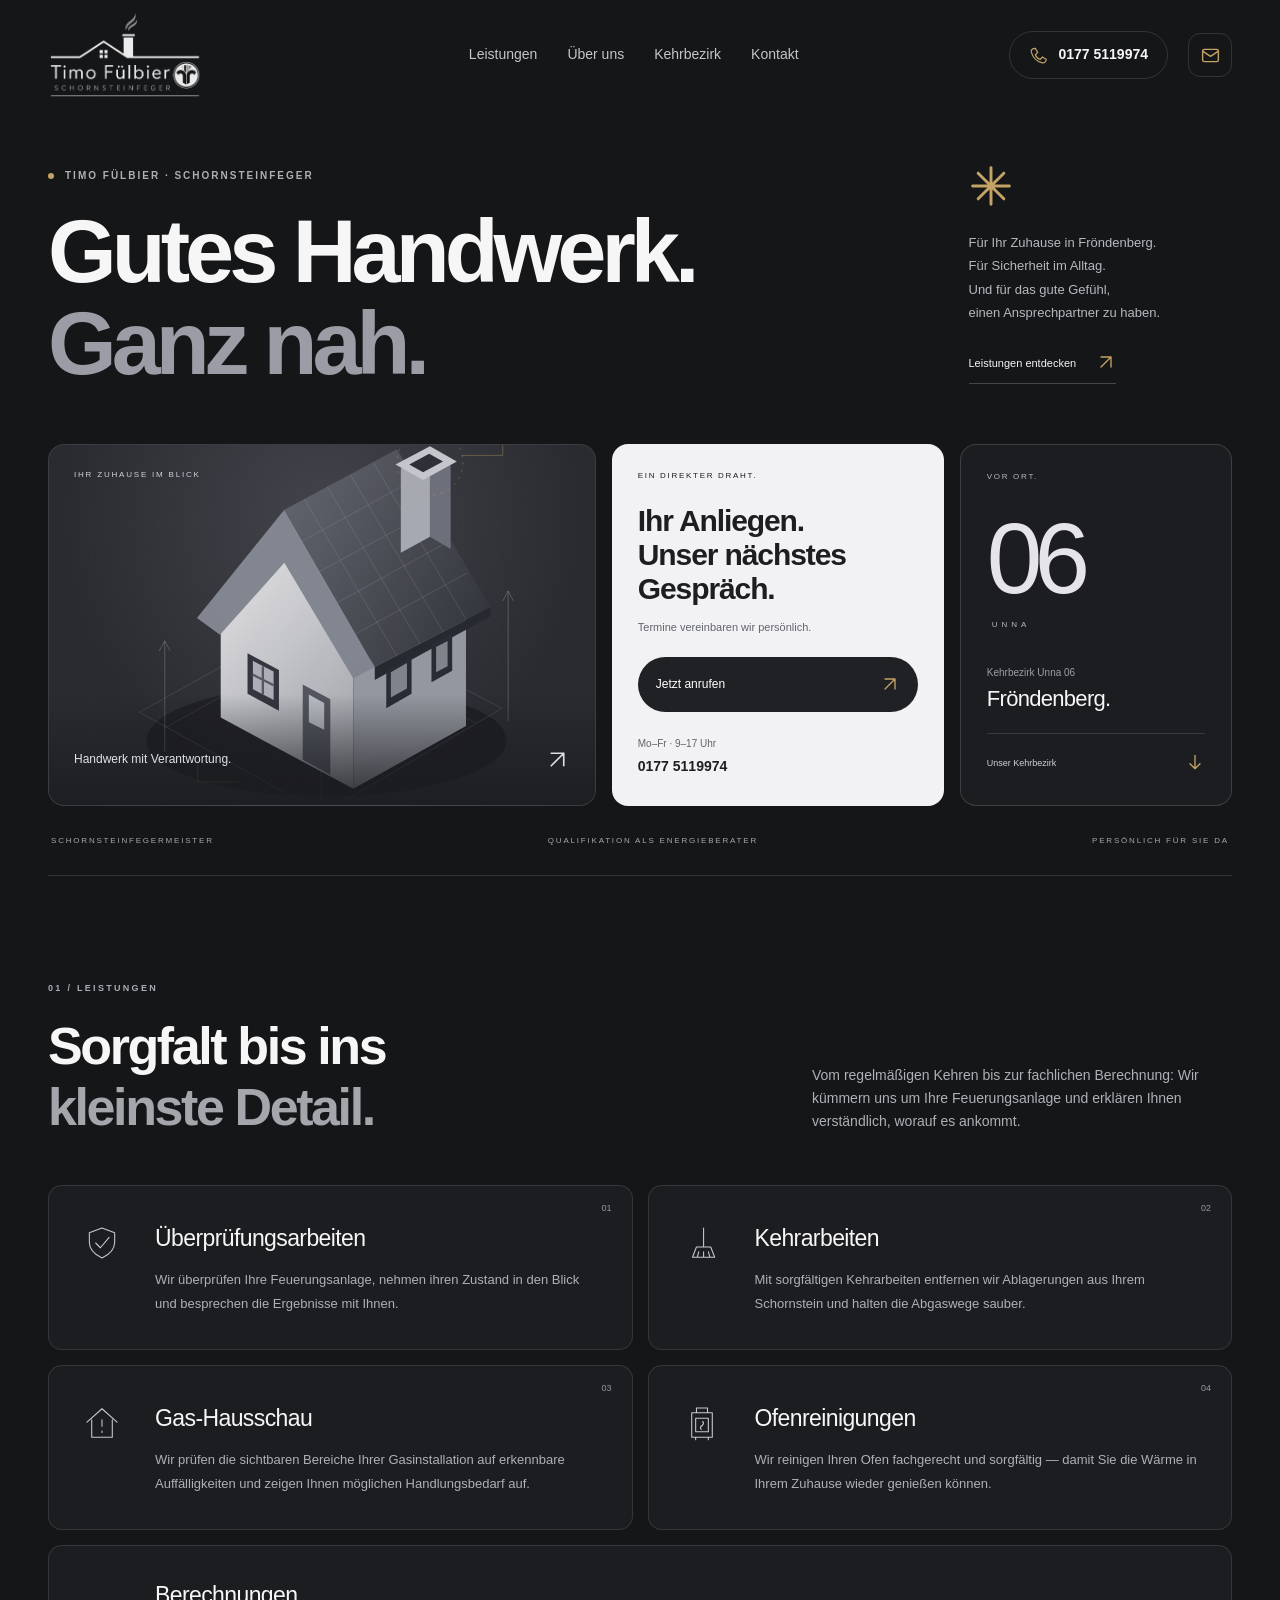
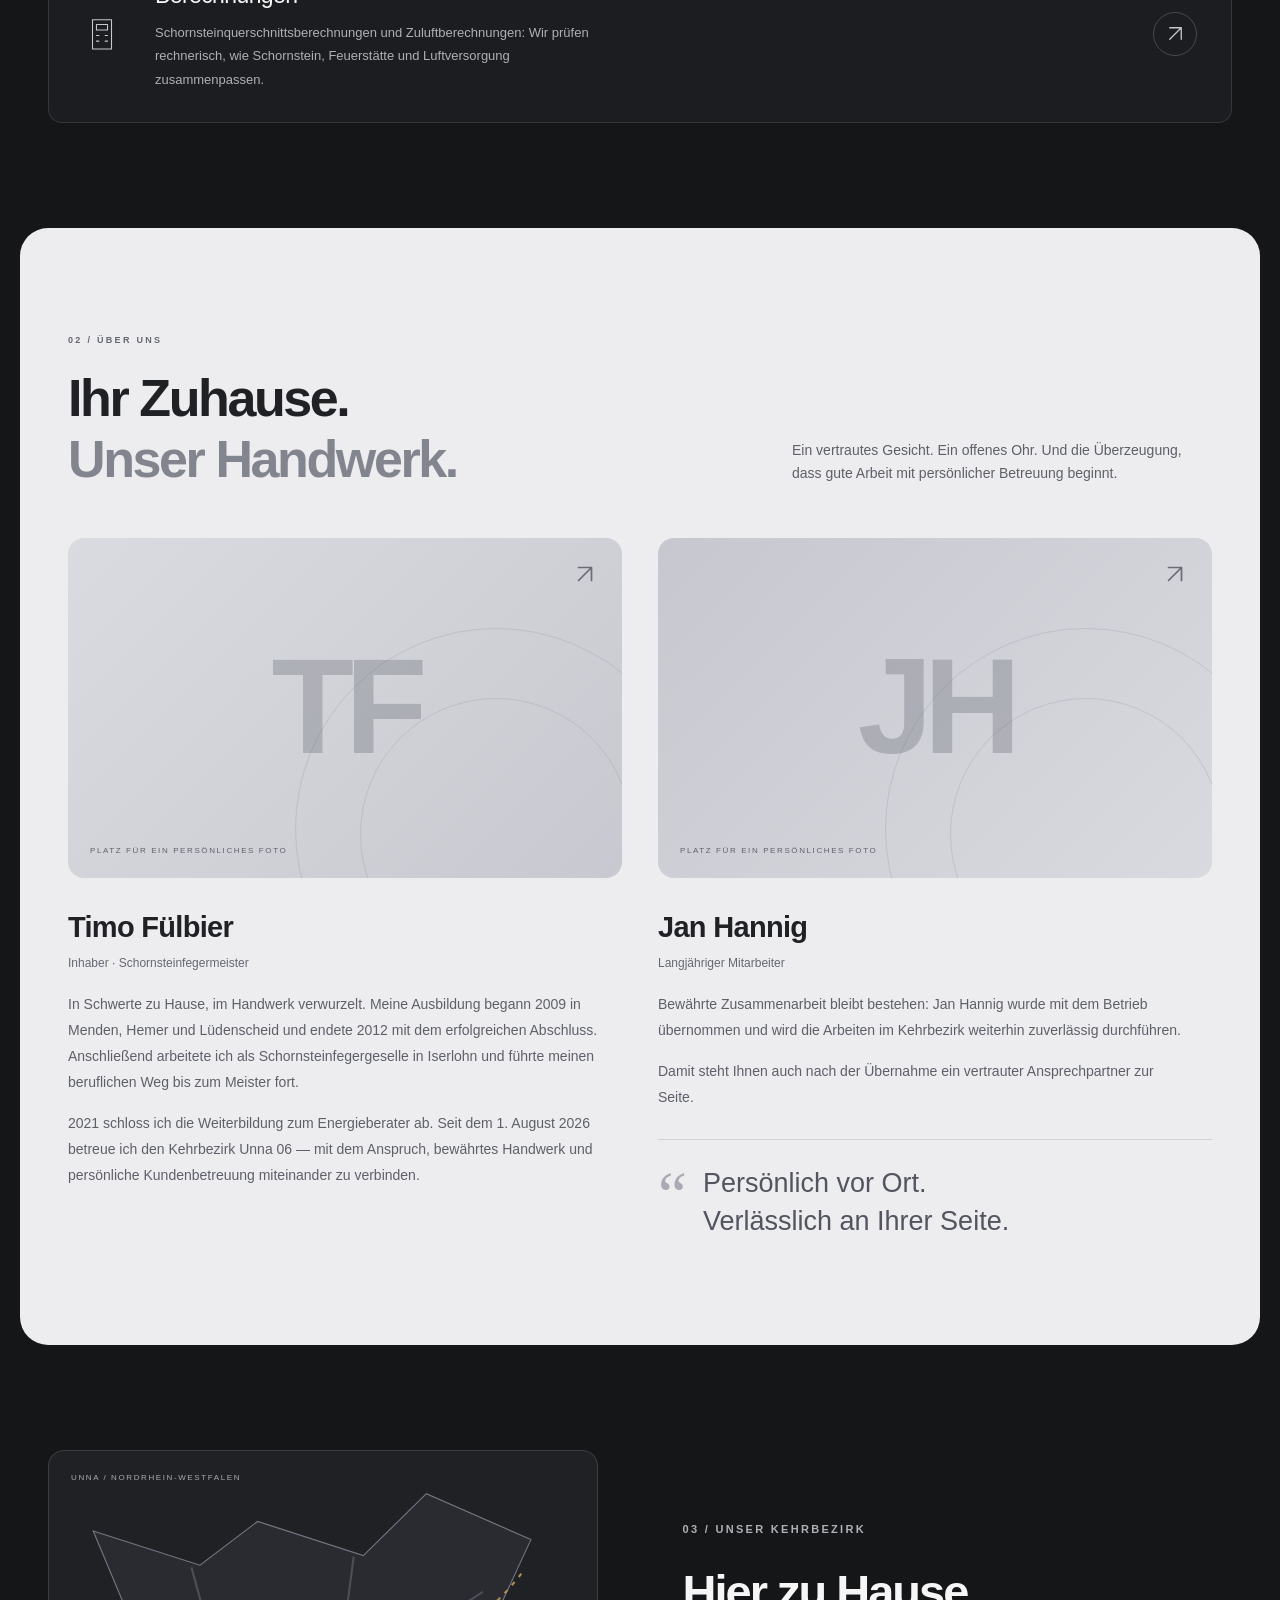
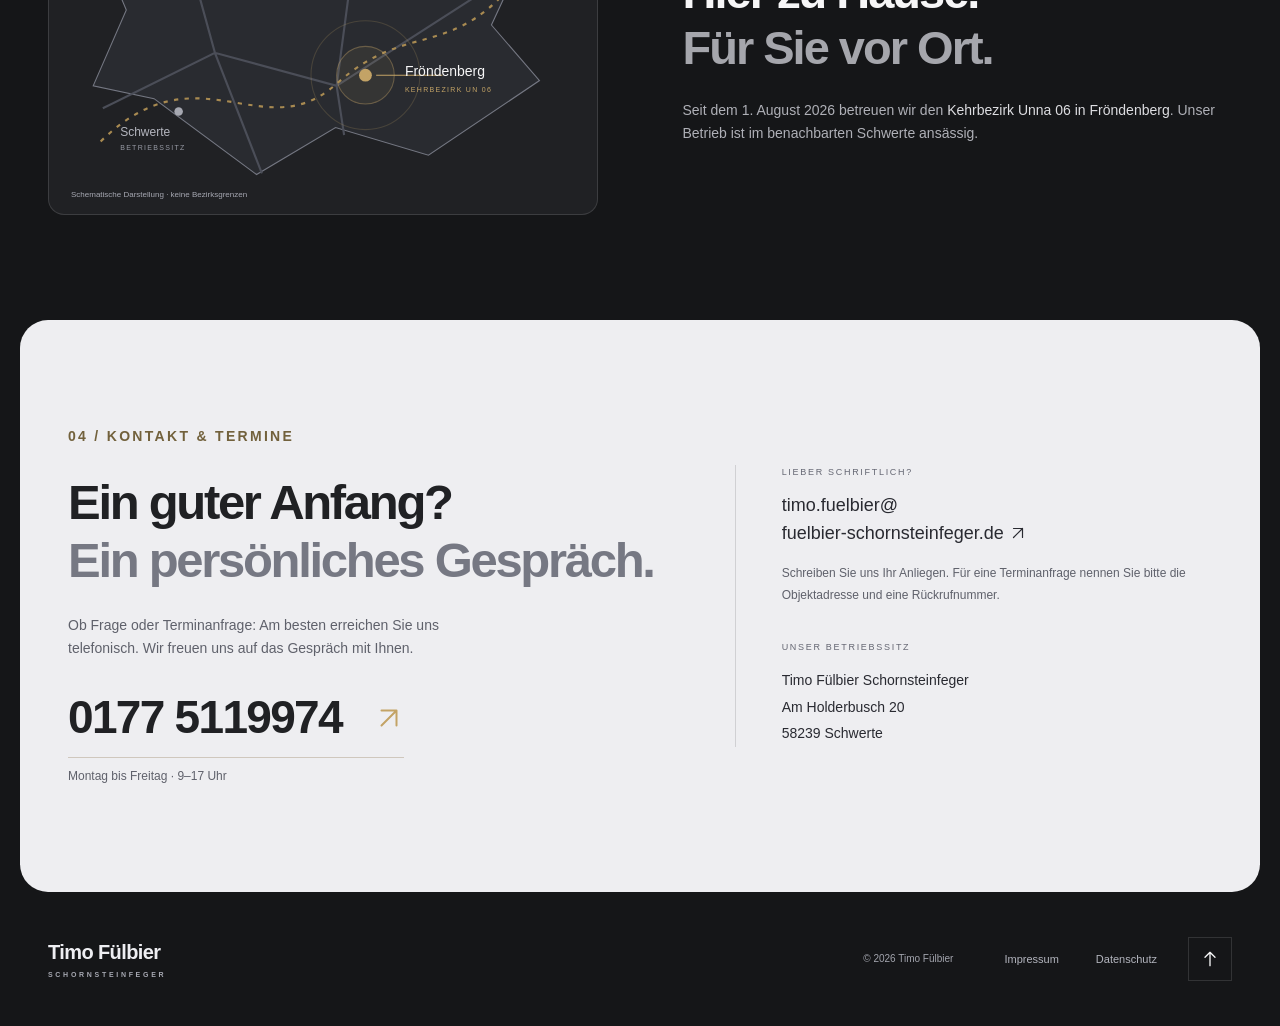
==== commit 6ff18b08: "Add compact email button to desktop and mobile header" ====
--- a/index.html
+++ b/index.html
@@ -17,6 +17,7 @@
     <div class="header-inner">
       <a href="#start" class="brand" aria-label="Timo Fülbier Schornsteinfeger – Startseite"><img src="assets/logo-light.png" alt="Timo Fülbier Schornsteinfeger" width="1300" height="760"></a>
       <a class="mobile-header-call" href="tel:+491775119974" aria-label="Jetzt anrufen: 0177 5119974. Montag bis Freitag, 9 bis 17 Uhr" title="Anrufen · Mo–Fr, 9–17 Uhr"><svg class="ui-icon " viewBox="0 0 24 24" fill="none" stroke="currentColor" stroke-width="1.6" stroke-linecap="round" stroke-linejoin="round" aria-hidden="true" focusable="false"><path d="M7 3h3l2 5-3 2c1 3 2 4 5 5l2-3 5 2v3c0 3-3 4-6 3C9 18 6 15 4 9 3 6 4 3 7 3Z"/></svg></a>
+      <a class="header-email" href="mailto:timo.fuelbier@fuelbier-schornsteinfeger.de" aria-label="E-Mail an Timo Fülbier schreiben" title="E-Mail schreiben"><svg class="ui-icon" viewBox="0 0 24 24" fill="none" stroke="currentColor" stroke-width="1.6" stroke-linecap="round" stroke-linejoin="round" aria-hidden="true" focusable="false"><rect x="3" y="5" width="18" height="14" rx="2"/><path d="m3 7 9 6 9-6"/></svg></a>
       <button class="menu-toggle" aria-expanded="false" aria-controls="navigation"><span>Menü</span><span class="burger" aria-hidden="true"></span></button>
       <nav id="navigation" aria-label="Hauptnavigation">
         <a href="#leistungen">Leistungen</a><a href="#team">Über uns</a><a href="#bezirk">Kehrbezirk</a><a href="#kontakt">Kontakt</a>
--- a/modern.css
+++ b/modern.css
@@ -83,4 +83,12 @@
   .menu-toggle{width:44px;min-width:44px;height:44px;padding:0;border-radius:12px}
   .menu-toggle>span:first-child{position:absolute;width:1px;height:1px;margin:-1px;padding:0;overflow:hidden;clip-path:inset(50%);white-space:nowrap}
   .footer{padding-bottom:35px}
-}+}
+/* Compact email access alongside the telephone on every screen size. */
+.header-inner{grid-template-columns:210px minmax(0,1fr) auto 44px;column-gap:20px}
+.header-email{grid-column:4;grid-row:1;display:flex;align-items:center;justify-content:center;width:44px;height:44px;border:1px solid var(--line);border-radius:12px;color:var(--gold)}
+.header-email .ui-icon{width:21px;height:21px}
+.header-email:hover{background:#ffffff0a;border-color:#c3a36688}
+@media(max-width:1100px){.header-inner{grid-template-columns:180px minmax(0,1fr) auto 44px;column-gap:16px}}
+@media(max-width:850px){.header-inner{grid-template-columns:minmax(0,1fr) 44px 44px auto;column-gap:12px}.header-email{grid-column:3}.menu-toggle{grid-column:4}}
+@media(max-width:600px){.header-inner{grid-template-columns:minmax(0,1fr) 44px 44px 44px;column-gap:8px}}
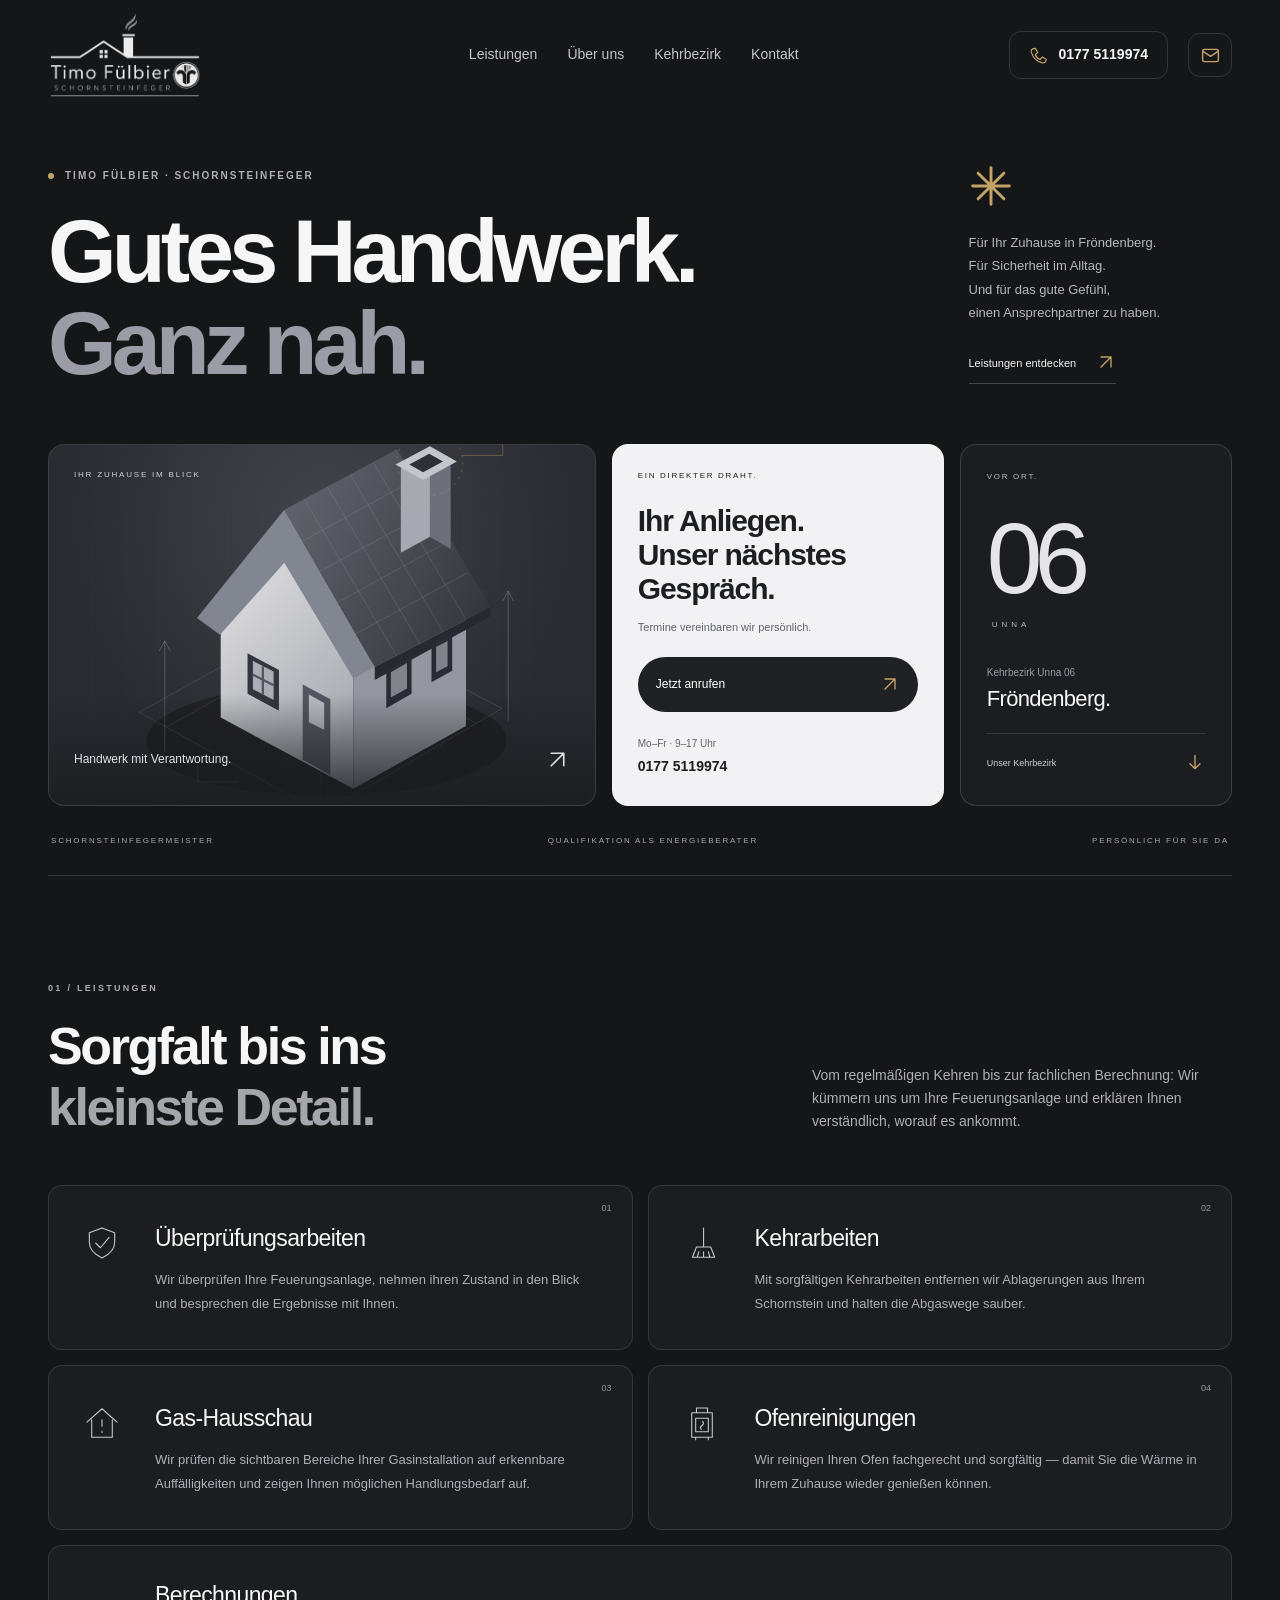
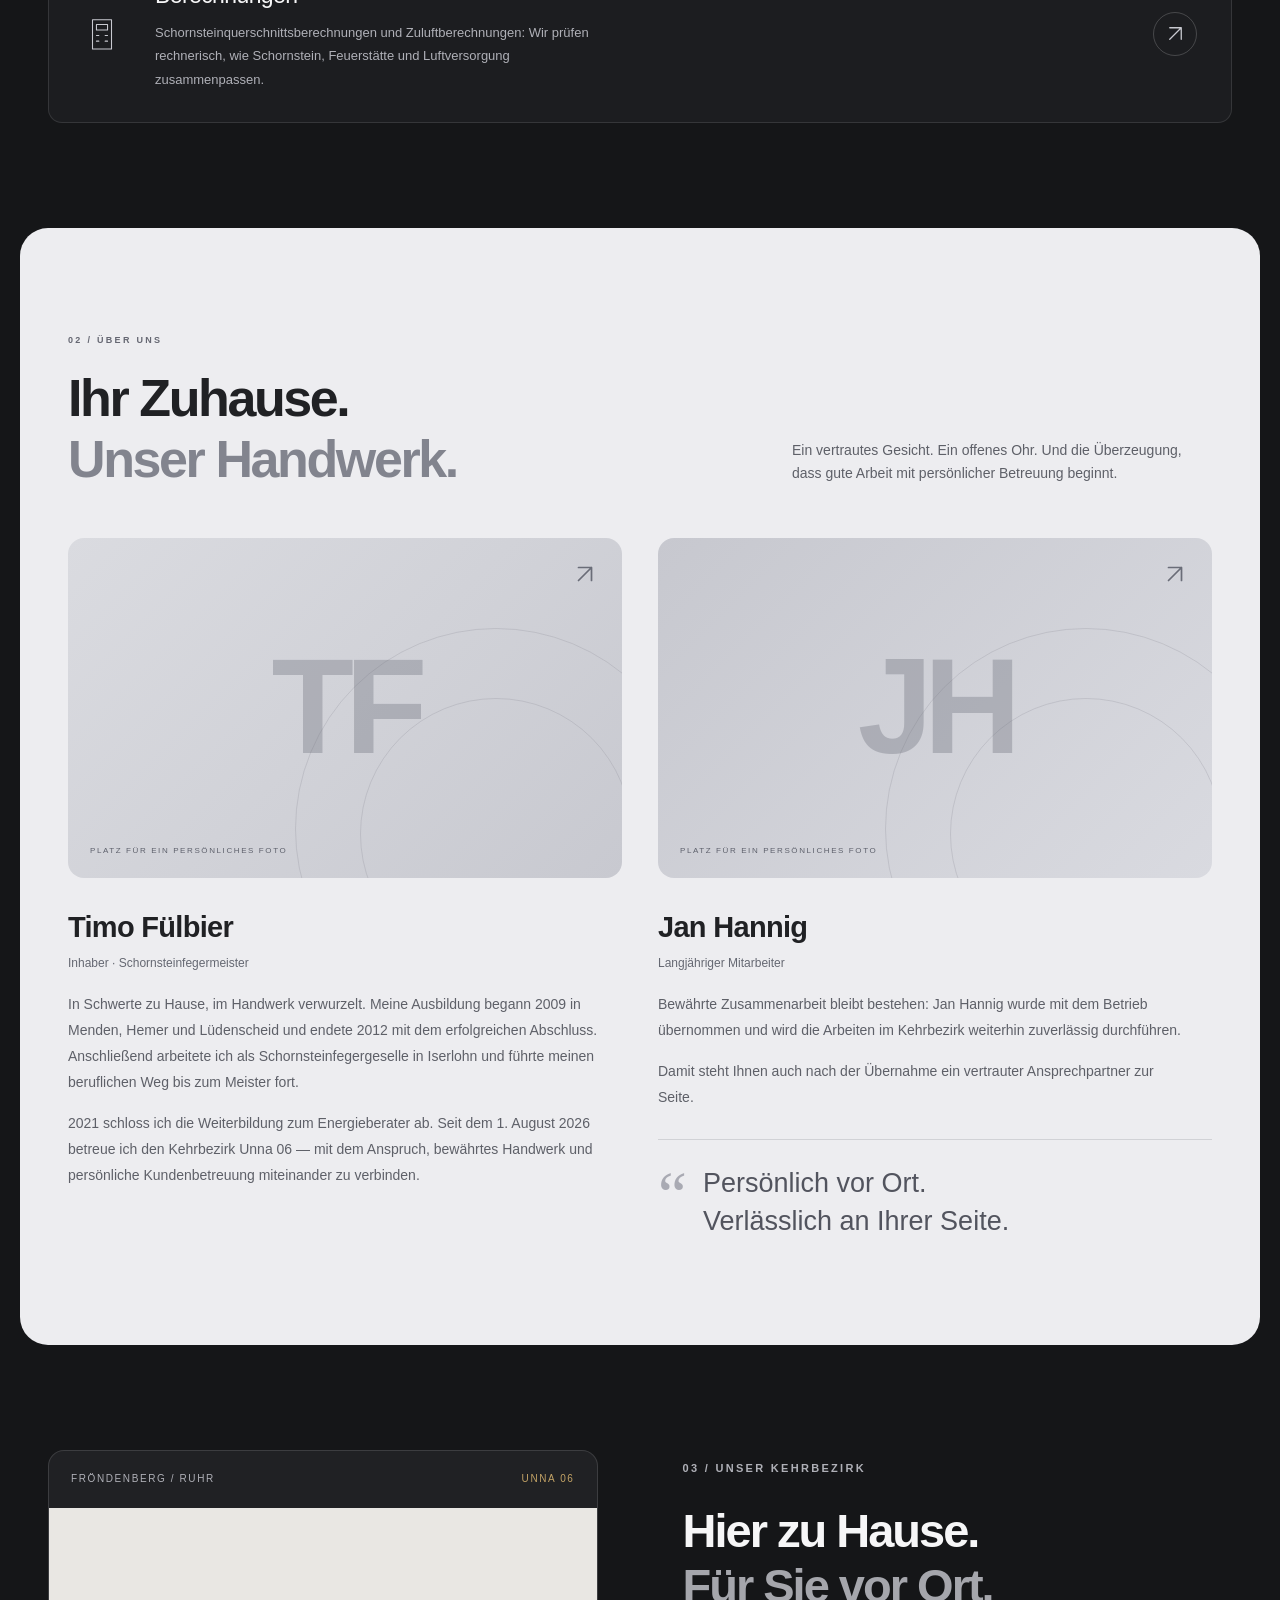
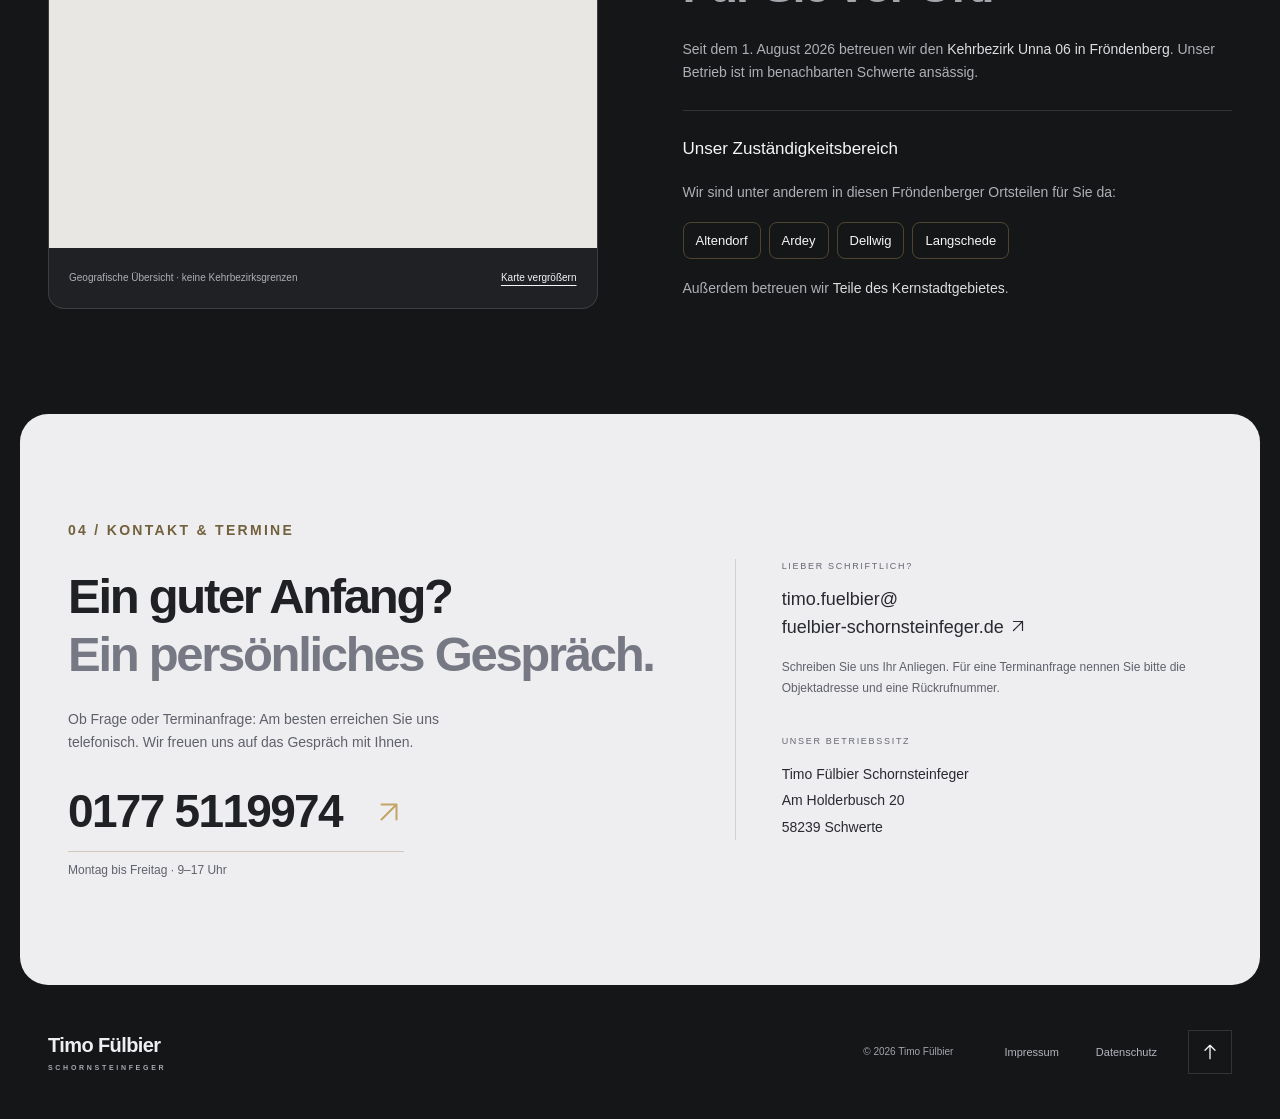
==== commit 7dc875cc: "Add district coverage localities and real geographic OpenStreetMap overview" ====
--- a/index.html
+++ b/index.html
@@ -84,13 +84,13 @@
       </div>
     </div></section>
     <section class="section container district-section" id="bezirk">
-      <div class="district-art" aria-hidden="true"><span class="district-overline">UNNA / NORDRHEIN-WESTFALEN</span><svg viewBox="0 0 500 340" fill="none"><path d="M35 75 135 107l54-41 99 32 59-58 98 43-37 80 45 52-104 70-87-26-74 44-96-71-57-12 31-71Z" fill="#292b30" stroke="#747782" stroke-width="1"/><path d="m44 241 105-52 114 31 137-88M149 189l-22-80m136 111 16-121m-16 121 7 46M193 302l-44-113" stroke="#4b4e58" stroke-width="2"/><path d="M42 272c92-90 152 8 221-54s109-18 176-107" stroke="#a88a51" stroke-width="2" stroke-dasharray="4 6"/><circle cx="290" cy="210" r="51" stroke="#c3a366" stroke-opacity=".2"/><circle cx="290" cy="210" r="27" fill="#c3a366" fill-opacity=".08" stroke="#c3a366" stroke-opacity=".4"/><circle cx="290" cy="210" r="6" fill="#c3a366"/><path d="M300 210h62" stroke="#c3a366"/><circle cx="115" cy="244" r="4" fill="#a6a8b1"/></svg><span class="map-label map-fr">Fröndenberg<span>KEHRBEZIRK UN 06</span></span><span class="map-label map-sch">Schwerte<span>BETRIEBSSITZ</span></span><span class="map-note">Schematische Darstellung · keine Bezirksgrenzen</span></div>
-      <div class="district-copy"><p class="eyebrow">03 / UNSER KEHRBEZIRK</p><h2>Hier zu Hause.<br><span>Für Sie vor Ort.</span></h2><p>Seit dem 1. August 2026 betreuen wir den <strong>Kehrbezirk Unna 06 in Fröndenberg</strong>. Unser Betrieb ist im benachbarten Schwerte ansässig.</p></div>
+      <figure class="district-map"><div class="district-map-heading"><span>FRÖNDENBERG / RUHR</span><span>UNNA 06</span></div><iframe title="Karte von Fröndenberg mit Altendorf, Dellwig, Langschede, Ardey und dem Kernstadtgebiet" src="https://www.openstreetmap.org/export/embed.html?bbox=7.625%2C51.445%2C7.79%2C51.51&amp;layer=mapnik" loading="lazy" referrerpolicy="no-referrer"></iframe><figcaption><span>Geografische Übersicht · keine Kehrbezirksgrenzen</span><a href="https://www.openstreetmap.org/#map=13/51.4775/7.7075" target="_blank" rel="noopener noreferrer">Karte vergrößern</a></figcaption></figure>
+      <div class="district-copy"><p class="eyebrow">03 / UNSER KEHRBEZIRK</p><h2>Hier zu Hause.<br><span>Für Sie vor Ort.</span></h2><p>Seit dem 1. August 2026 betreuen wir den <strong>Kehrbezirk Unna 06 in Fröndenberg</strong>. Unser Betrieb ist im benachbarten Schwerte ansässig.</p><div class="district-coverage"><h3>Unser Zuständigkeitsbereich</h3><p>Wir sind unter anderem in diesen Fröndenberger Ortsteilen für Sie da:</p><ul><li>Altendorf</li><li>Ardey</li><li>Dellwig</li><li>Langschede</li></ul><p class="district-core">Außerdem betreuen wir <strong>Teile des Kernstadtgebietes</strong>.</p></div></div>
     </section>
     <section class="contact-section" id="kontakt"><div class="container section contact-grid"><div><p class="eyebrow">04 / KONTAKT & TERMINE</p><h2>Ein guter Anfang?<br><span>Ein persönliches Gespräch.</span></h2><p>Ob Frage oder Terminanfrage: Am besten erreichen Sie uns telefonisch. Wir freuen uns auf das Gespräch mit Ihnen.</p><a class="contact-number" href="tel:+491775119974">0177 5119974 <span aria-hidden="true"><svg class="ui-icon " viewBox="0 0 24 24" fill="none" stroke="currentColor" stroke-width="1.6" stroke-linecap="round" stroke-linejoin="round" aria-hidden="true" focusable="false"><path d="M6 18 18 6M6 6h12v12"/></svg></span></a><p class="contact-hours">Montag bis Freitag · 9–17 Uhr</p></div><div class="contact-details"><div><span class="detail-label">LIEBER SCHRIFTLICH?</span><a class="email" href="mailto:timo.fuelbier@fuelbier-schornsteinfeger.de">timo.fuelbier@<br>fuelbier-schornsteinfeger.de <span aria-hidden="true"><svg class="ui-icon " viewBox="0 0 24 24" fill="none" stroke="currentColor" stroke-width="1.6" stroke-linecap="round" stroke-linejoin="round" aria-hidden="true" focusable="false"><path d="M6 18 18 6M6 6h12v12"/></svg></span></a><p>Schreiben Sie uns Ihr Anliegen. Für eine Terminanfrage nennen Sie bitte die Objektadresse und eine Rückrufnummer.</p></div><div><span class="detail-label">UNSER BETRIEBSSITZ</span><address>Timo Fülbier Schornsteinfeger<br>Am Holderbusch 20<br>58239 Schwerte</address></div></div></div></section>
   </main>
   <footer class="footer container"><a href="#start" class="footer-name">Timo Fülbier<span>SCHORNSTEINFEGER</span></a><span class="copyright">© 2026 Timo Fülbier</span><div class="footer-links"><button data-dialog="impressum">Impressum</button><button data-dialog="datenschutz">Datenschutz</button><a href="#start" aria-label="Zurück zum Seitenanfang"><svg class="ui-icon " viewBox="0 0 24 24" fill="none" stroke="currentColor" stroke-width="1.6" stroke-linecap="round" stroke-linejoin="round" aria-hidden="true" focusable="false"><path d="M12 20V4m-6 6 6-6 6 6"/></svg></a></div></footer>
   <dialog id="impressum" aria-labelledby="impressum-title"><div class="dialog-header"><h2 id="impressum-title">Impressum</h2><button class="dialog-close" aria-label="Impressum schließen">×</button></div><p class="draft-note">Entwurf · Angaben vor Veröffentlichung vervollständigen</p><p>Timo Fülbier Schornsteinfeger<br>Am Holderbusch 20<br>58239 Schwerte</p><p>Telefon: <a href="tel:+491775119974">0177 5119974</a><br>E-Mail: <a href="mailto:timo.fuelbier@fuelbier-schornsteinfeger.de">timo.fuelbier@fuelbier-schornsteinfeger.de</a></p><p>Die berufsrechtlichen Angaben, zuständige Kammer und gegebenenfalls weitere Pflichtangaben werden vor der Veröffentlichung ergänzt.</p></dialog>
-  <dialog id="datenschutz" aria-labelledby="datenschutz-title"><div class="dialog-header"><h2 id="datenschutz-title">Datenschutz</h2><button class="dialog-close" aria-label="Datenschutz schließen">×</button></div><p class="draft-note">Entwurf · keine fertige Datenschutzerklärung</p><p>Dieser lokale Entwurf verwendet keine Analysewerkzeuge, extern eingebundenen Schriftarten, Kontaktformulare oder eingebetteten Kartendienste.</p><p>Die Datenschutzerklärung wird vor Veröffentlichung auf das tatsächlich verwendete Hosting und die Verarbeitung von Kontaktanfragen abgestimmt.</p><p>Ansprechpartner: Timo Fülbier, Am Holderbusch 20, 58239 Schwerte.<br><a href="mailto:timo.fuelbier@fuelbier-schornsteinfeger.de">timo.fuelbier@fuelbier-schornsteinfeger.de</a></p></dialog>
+  <dialog id="datenschutz" aria-labelledby="datenschutz-title"><div class="dialog-header"><h2 id="datenschutz-title">Datenschutz</h2><button class="dialog-close" aria-label="Datenschutz schließen">×</button></div><p class="draft-note">Entwurf · keine fertige Datenschutzerklärung</p><p>Diese Webseite verwendet keine Analysewerkzeuge, extern eingebundenen Schriftarten oder Kontaktformulare. Im Abschnitt zum Kehrbezirk wird eine externe Karte von OpenStreetMap eingebunden. Beim Laden der Karte wird eine Verbindung zum Kartenanbieter hergestellt.</p><p>Die Datenschutzerklärung wird vor Veröffentlichung auf das tatsächlich verwendete Hosting und die Verarbeitung von Kontaktanfragen abgestimmt.</p><p>Ansprechpartner: Timo Fülbier, Am Holderbusch 20, 58239 Schwerte.<br><a href="mailto:timo.fuelbier@fuelbier-schornsteinfeger.de">timo.fuelbier@fuelbier-schornsteinfeger.de</a></p></dialog>
 </body>
 </html>
--- a/modern.css
+++ b/modern.css
@@ -6,7 +6,7 @@
 /* Transparent light logo for the dark header. */
 .brand{width:210px;height:90px;background:transparent;border-radius:0}
 .brand img{display:block;width:100%;height:100%;object-fit:contain;object-position:left center;padding:0;transform:none;filter:none;mix-blend-mode:normal}
-.header-phone{border:1px solid var(--line);border-radius:30px;padding:11px 19px;min-height:46px}
+.header-phone{border:1px solid var(--line);border-radius:12px;padding:11px 19px;min-height:46px}
 html{scroll-padding-top:125px}
 nav{margin-left:0;justify-content:center;gap:30px}nav a{font-size:14px}
 .modern-hero{padding-top:54px;background:transparent;overflow:visible}
@@ -91,4 +91,19 @@
 .header-email:hover{background:#ffffff0a;border-color:#c3a36688}
 @media(max-width:1100px){.header-inner{grid-template-columns:180px minmax(0,1fr) auto 44px;column-gap:16px}}
 @media(max-width:850px){.header-inner{grid-template-columns:minmax(0,1fr) 44px 44px auto;column-gap:12px}.header-email{grid-column:3}.menu-toggle{grid-column:4}}
-@media(max-width:600px){.header-inner{grid-template-columns:minmax(0,1fr) 44px 44px 44px;column-gap:8px}}+@media(max-width:600px){.header-inner{grid-template-columns:minmax(0,1fr) 44px 44px 44px;column-gap:8px}}
+/* A geographic map with a separate, explicit statement of coverage. */
+.district-map{margin:0;border:1px solid var(--line);border-radius:16px;overflow:hidden;background:var(--surface);min-width:0}
+.district-map-heading{display:flex;justify-content:space-between;gap:16px;padding:20px 22px;font-size:10px;letter-spacing:1.6px;color:var(--muted)}
+.district-map-heading span:last-child{color:var(--gold)}
+.district-map iframe{display:block;width:100%;height:340px;border:0;background:#e9e7e3}
+.district-map figcaption{display:flex;justify-content:space-between;gap:12px;align-items:center;flex-wrap:wrap;padding:14px 20px;font-size:10px;line-height:1.6;color:var(--muted)}
+.district-map figcaption a{display:inline-flex;align-items:center;min-height:32px;color:var(--text);text-decoration:underline;text-underline-offset:4px}
+.district-coverage{margin-top:26px;padding-top:24px;border-top:1px solid var(--line)}
+.district-coverage h3{font-size:17px;font-weight:500;margin:0 0 10px}
+.district-coverage p{margin-top:0}
+.district-coverage ul{display:flex;flex-wrap:wrap;gap:8px;list-style:none;margin:18px 0;padding:0}
+.district-coverage li{border:1px solid #c3a36655;border-radius:8px;padding:7px 12px;font-size:13px;color:var(--text)}
+.district-coverage .district-core{margin-bottom:0}
+@media(max-width:850px){.district-section{grid-template-columns:1fr;gap:32px}.district-copy{order:-1}.district-map iframe{height:360px}}
+@media(max-width:600px){.district-map-heading{padding:17px 18px;font-size:9px}.district-map iframe{height:310px}.district-map figcaption{padding:12px 16px}.district-coverage{margin-top:22px}.district-coverage li{font-size:12px}}
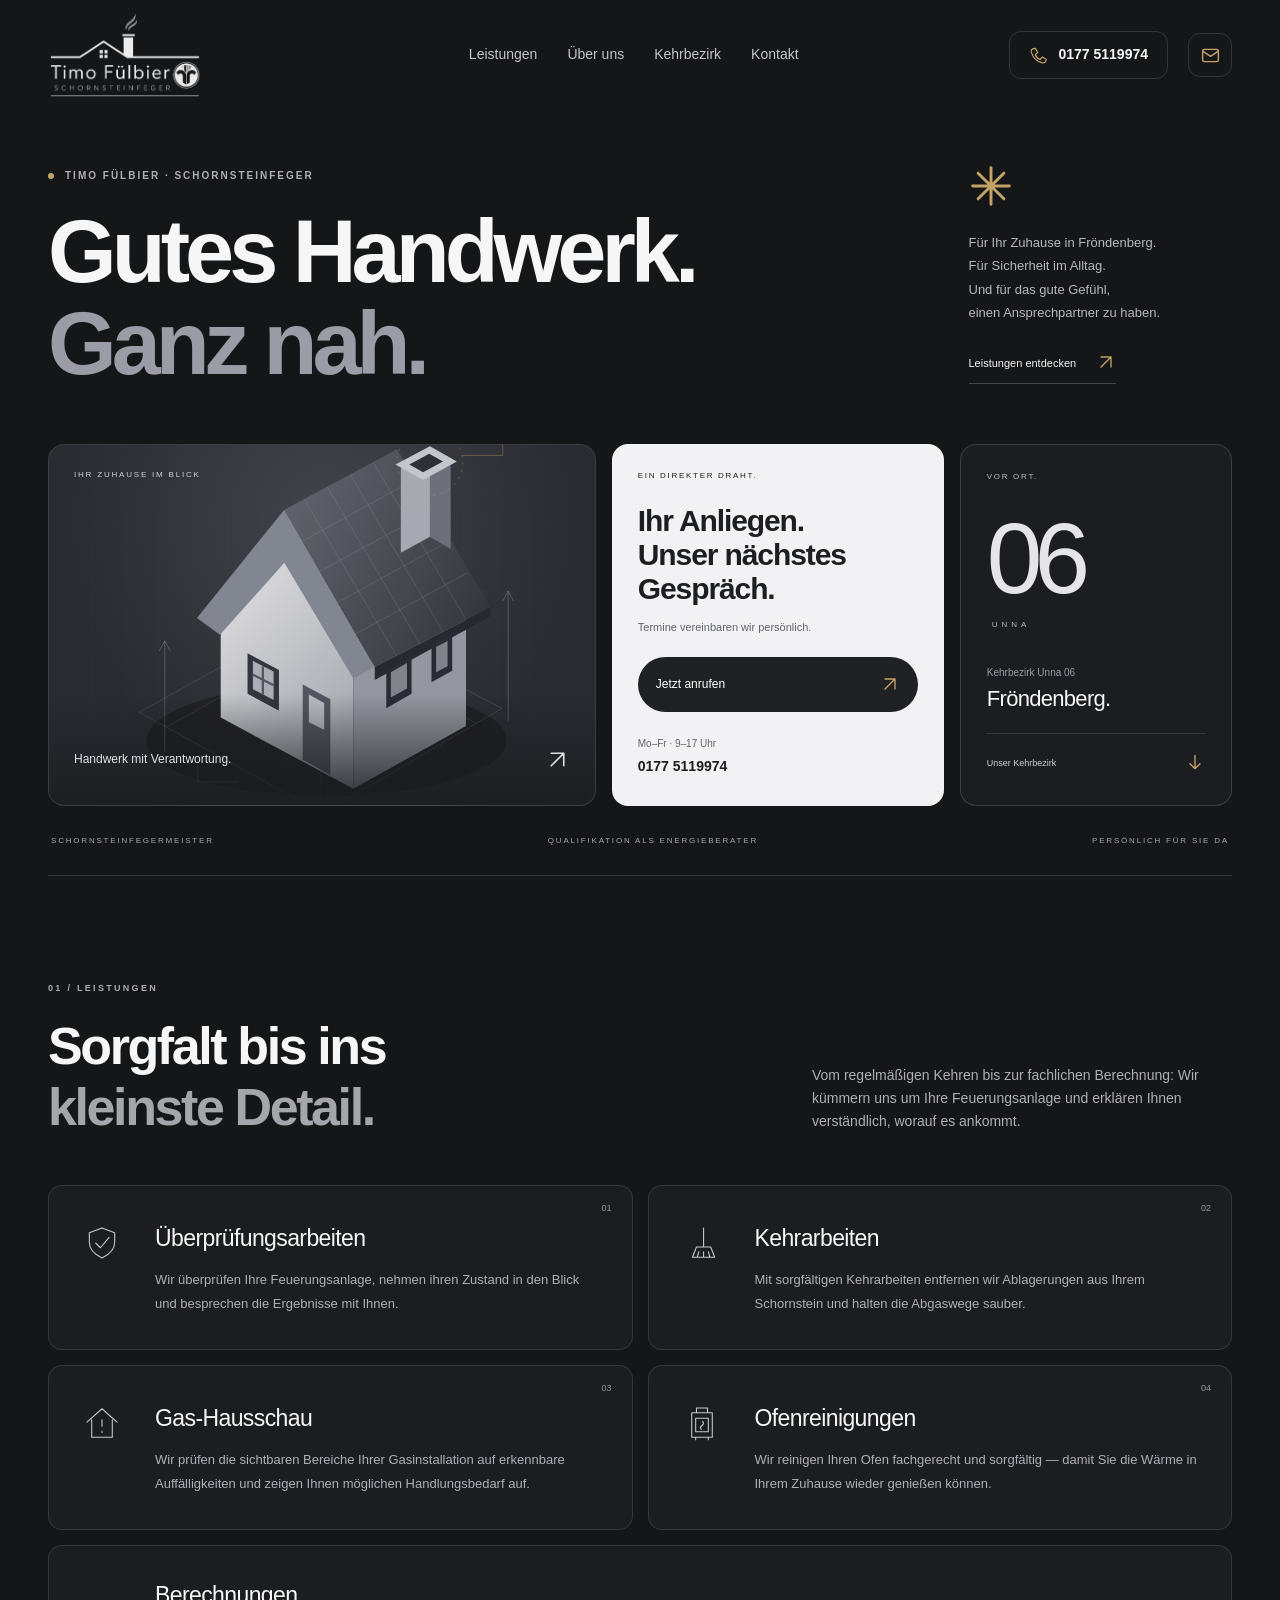
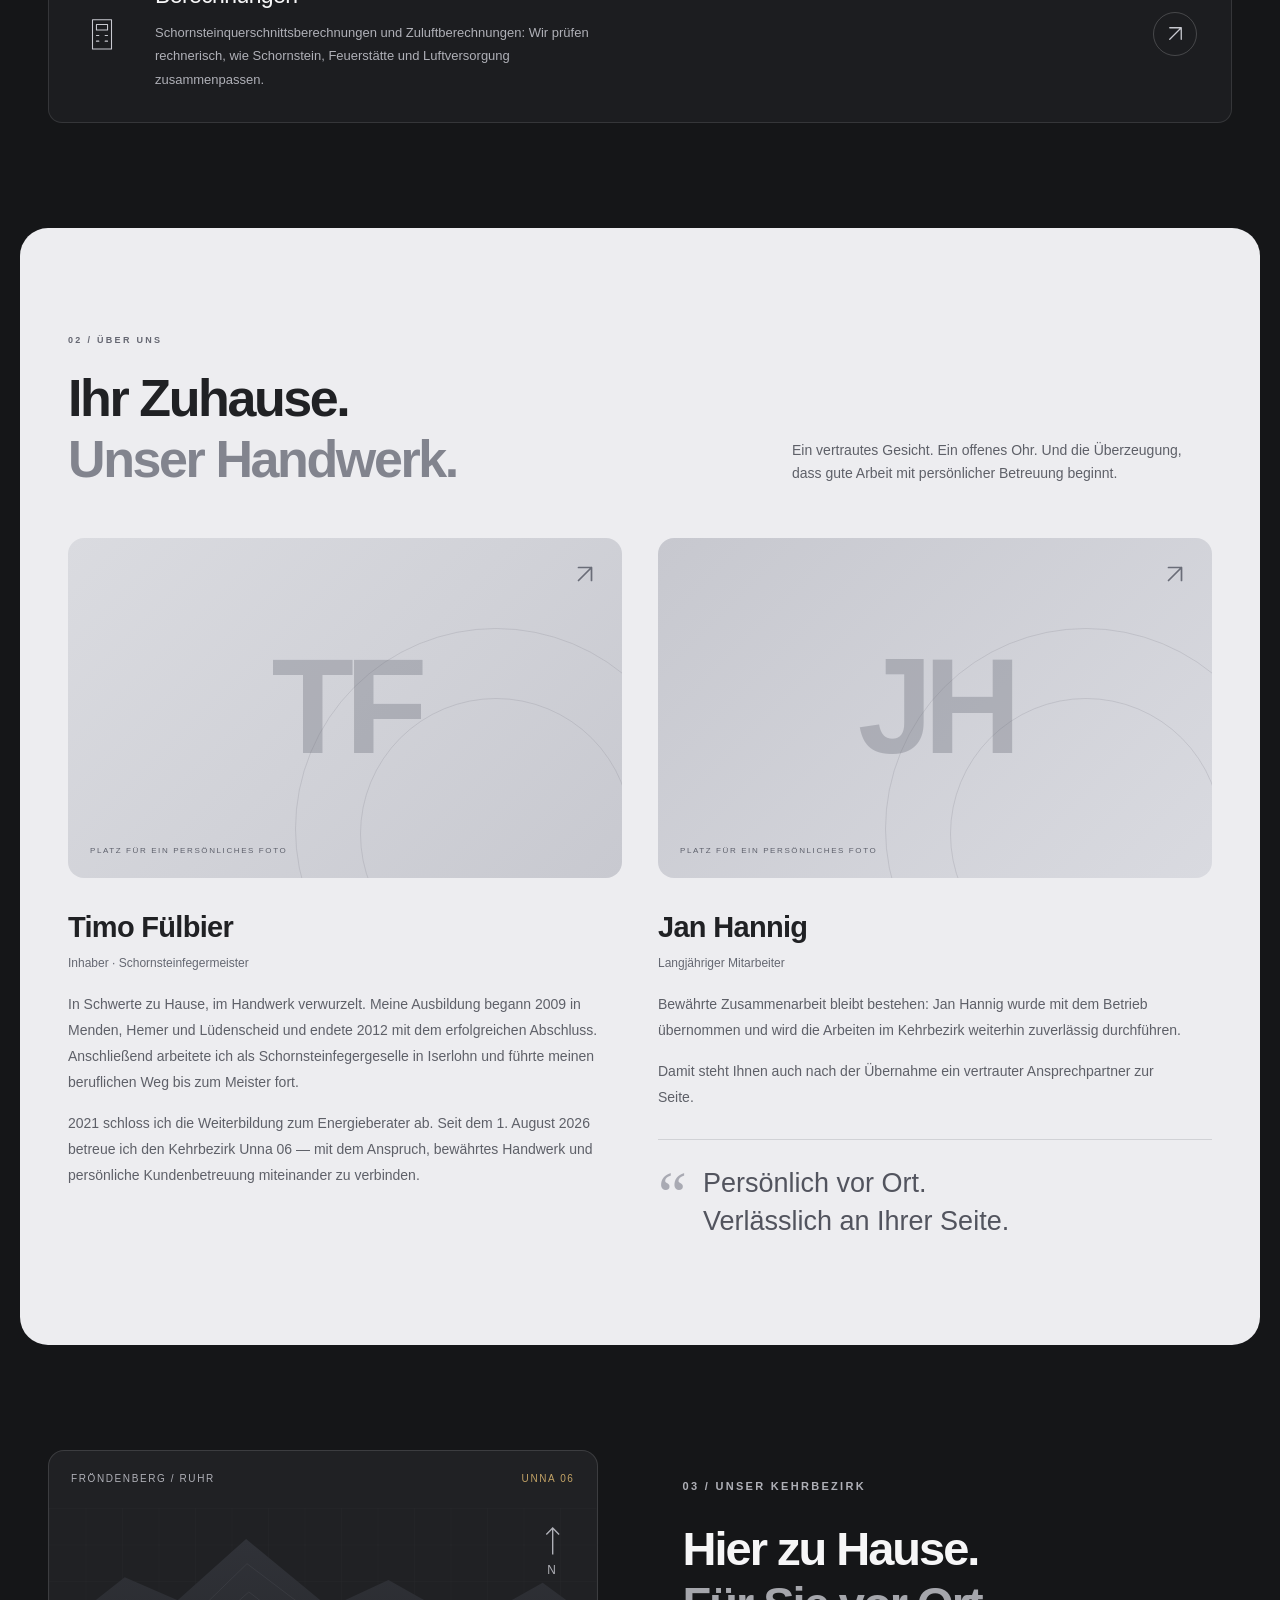
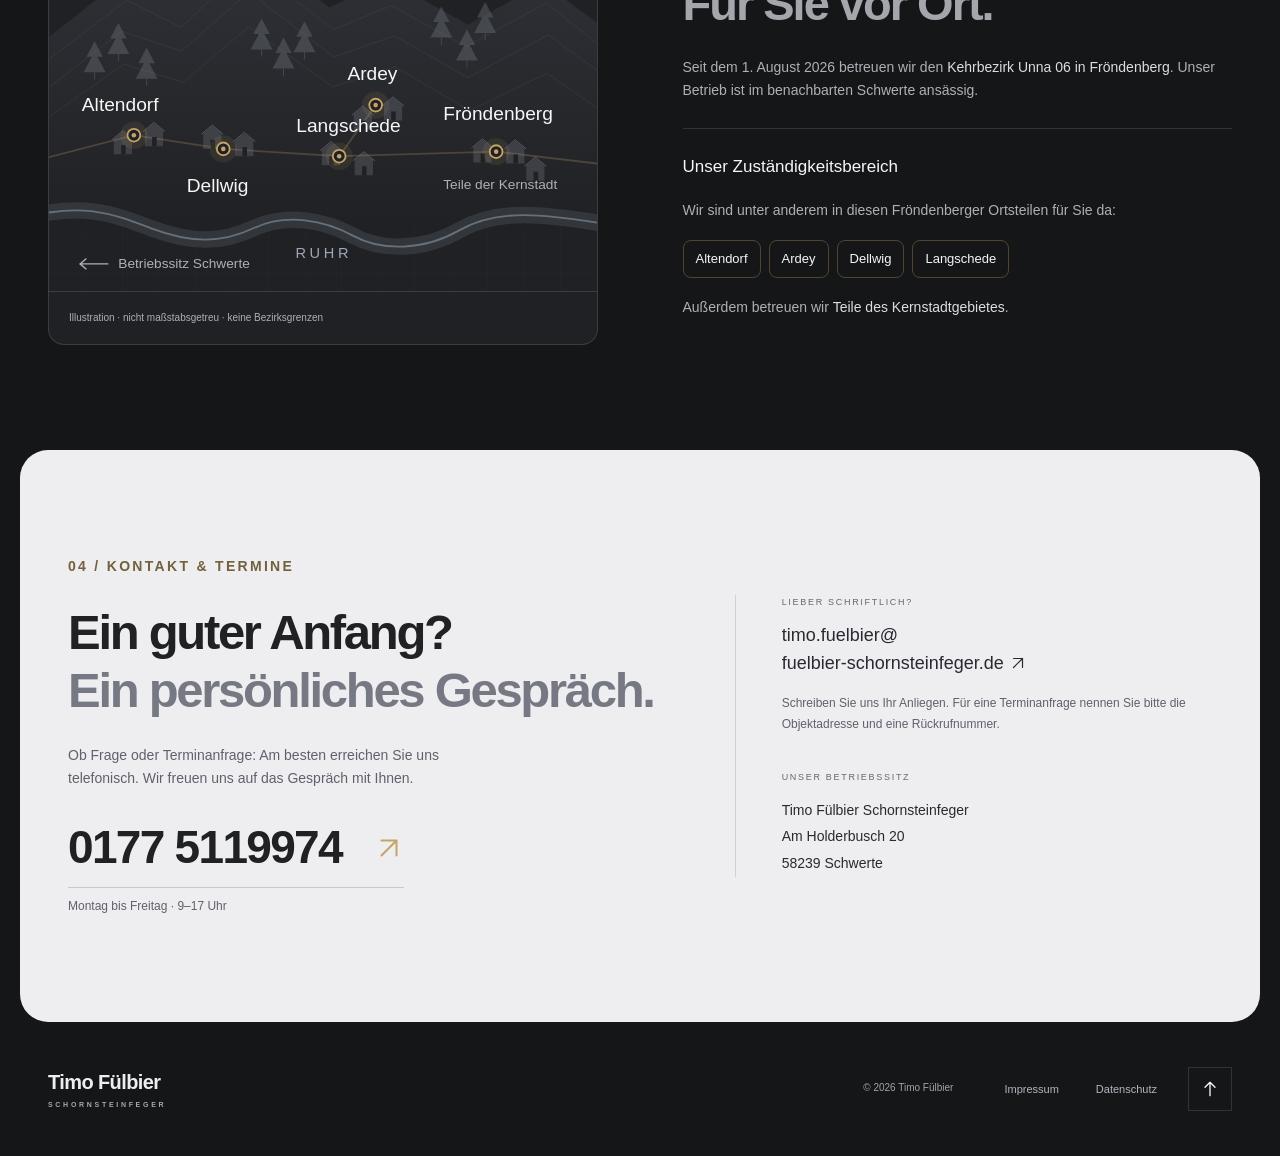
==== commit 31222b80: "Replace external map with local illustrated Ruhr landscape and district localities" ====
--- a/index.html
+++ b/index.html
@@ -84,13 +84,13 @@
       </div>
     </div></section>
     <section class="section container district-section" id="bezirk">
-      <figure class="district-map"><div class="district-map-heading"><span>FRÖNDENBERG / RUHR</span><span>UNNA 06</span></div><iframe title="Karte von Fröndenberg mit Altendorf, Dellwig, Langschede, Ardey und dem Kernstadtgebiet" src="https://www.openstreetmap.org/export/embed.html?bbox=7.625%2C51.445%2C7.79%2C51.51&amp;layer=mapnik" loading="lazy" referrerpolicy="no-referrer"></iframe><figcaption><span>Geografische Übersicht · keine Kehrbezirksgrenzen</span><a href="https://www.openstreetmap.org/#map=13/51.4775/7.7075" target="_blank" rel="noopener noreferrer">Karte vergrößern</a></figcaption></figure>
+      <figure class="district-map district-illustration"><div class="district-map-heading"><span>FRÖNDENBERG / RUHR</span><span>UNNA 06</span></div><svg class="district-landscape" viewBox="0 0 600 420" role="img" aria-labelledby="district-landscape-title district-landscape-desc"><title id="district-landscape-title">Unsere Ortsteile entlang der Ruhr</title><desc id="district-landscape-desc">Stilisierte Landschaft mit Altendorf, Dellwig, Langschede, Ardey und Teilen der Fröndenberger Kernstadt. Die Ruhr verläuft südlich der Ortsteile. Schwerte liegt weiter westlich. Die Illustration zeigt keine verbindlichen Grenzen oder maßstabsgetreuen Entfernungen.</desc><defs><linearGradient id="district-ground" x1="0" y1="0" x2="0" y2="1"><stop stop-color="#303238"/><stop offset="1" stop-color="#202124"/></linearGradient><pattern id="district-grid" width="40" height="40" patternUnits="userSpaceOnUse"><path d="M40 0H0V40" fill="none" stroke="#fff" stroke-opacity=".025"/></pattern><g id="district-tree"><path d="m0 0-9 17h6l-9 17h24L3 17h6Z" fill="#777b83" fill-opacity=".35"/><path d="M0 34v8" stroke="#777b83" stroke-opacity=".4"/></g><g id="district-house"><path d="m0 9 10-8 10 8v17H0Z" fill="#868992" fill-opacity=".27"/><path d="m-2 10 12-10 12 10" fill="none" stroke="#a9abb3" stroke-opacity=".4"/><path d="M8 26V16h5v10" fill="#202124"/></g><g id="district-pin"><circle r="15" fill="#c3a366" fill-opacity=".1"/><circle r="7" fill="#202124" stroke="#c3a366" stroke-width="2"/><circle r="2.5" fill="#c3a366"/></g></defs><rect width="600" height="420" fill="url(#district-grid)"/><path d="M-20 157 83 76l58 25 75-67 91 75 65-30 87 49 82-46 79 58v207H-20Z" fill="url(#district-ground)"/><g fill="none" stroke="#a3a6ae" stroke-opacity=".1"><path d="M-20 181 85 101l60 30 72-70 95 72 63-26 82 45 88-48 75 60"/><path d="M-20 212 80 135l65 22 74-65 93 71 67-23 80 46 88-47 73 53"/><path d="M-20 243 82 171l65 20 72-61 92 66 68-22 82 48 85-41 74 52"/></g><g><use href="#district-tree" x="50" y="146"/><use href="#district-tree" x="76" y="126"/><use href="#district-tree" x="107" y="153"/><use href="#district-tree" x="233" y="121"/><use href="#district-tree" x="257" y="142"/><use href="#district-tree" x="280" y="124"/><use href="#district-tree" x="430" y="108"/><use href="#district-tree" x="458" y="133"/><use href="#district-tree" x="478" y="103"/></g><path d="M-30 340c68-18 99-5 142 11s76 17 112 0 78-9 109 8 77 17 117-6 88-20 180-3" fill="none" stroke="#72818d" stroke-opacity=".22" stroke-width="18"/><path d="M-30 340c68-18 99-5 142 11s76 17 112 0 78-9 109 8 77 17 117-6 88-20 180-3" fill="none" stroke="#9ca8b4" stroke-opacity=".5" stroke-width="2"/><path d="M0 273 93 249 191 264l127 8 40-56m-40 56 172-5 110 13" fill="none" stroke="#c3a366" stroke-opacity=".25" stroke-width="2" stroke-linecap="round"/><g><use href="#district-house" x="71" y="244"/><use href="#district-house" x="105" y="235"/><use href="#district-house" x="169" y="238"/><use href="#district-house" x="204" y="246"/><use href="#district-house" x="299" y="256"/><use href="#district-house" x="335" y="267"/><use href="#district-house" x="334" y="217"/><use href="#district-house" x="367" y="207"/><use href="#district-house" x="465" y="253"/><use href="#district-house" x="501" y="254"/><use href="#district-house" x="523" y="273"/></g><g><use href="#district-pin" x="93" y="249"/><use href="#district-pin" x="191" y="264"/><use href="#district-pin" x="318" y="272"/><use href="#district-pin" x="358" y="216"/><use href="#district-pin" x="490" y="267"/></g><g fill="#f6f6f7" font-family="Segoe UI,Arial,sans-serif" font-size="21" font-weight="500"><text x="36" y="223">Altendorf</text><text x="151" y="311">Dellwig</text><text x="271" y="245">Langschede</text><text x="327" y="189">Ardey</text><text x="432" y="232">Fröndenberg</text></g><text x="432" y="308" fill="#afb0b7" font-family="Segoe UI,Arial,sans-serif" font-size="15">Teile der Kernstadt</text><text x="270" y="384" fill="#9ca8b4" font-family="Segoe UI,Arial,sans-serif" font-size="16" letter-spacing="4">RUHR</text><g fill="none" stroke="#afb0b7" stroke-width="1.5"><path d="M552 51V22m-7 7 7-7 7 7"/><path d="M65 390H34m7-6-7 6 7 6"/></g><text x="546" y="72" fill="#afb0b7" font-family="Segoe UI,Arial,sans-serif" font-size="13">N</text><text x="76" y="395" fill="#afb0b7" font-family="Segoe UI,Arial,sans-serif" font-size="15">Betriebssitz Schwerte</text></svg><figcaption>Illustration · nicht maßstabsgetreu · keine Bezirksgrenzen</figcaption></figure>
       <div class="district-copy"><p class="eyebrow">03 / UNSER KEHRBEZIRK</p><h2>Hier zu Hause.<br><span>Für Sie vor Ort.</span></h2><p>Seit dem 1. August 2026 betreuen wir den <strong>Kehrbezirk Unna 06 in Fröndenberg</strong>. Unser Betrieb ist im benachbarten Schwerte ansässig.</p><div class="district-coverage"><h3>Unser Zuständigkeitsbereich</h3><p>Wir sind unter anderem in diesen Fröndenberger Ortsteilen für Sie da:</p><ul><li>Altendorf</li><li>Ardey</li><li>Dellwig</li><li>Langschede</li></ul><p class="district-core">Außerdem betreuen wir <strong>Teile des Kernstadtgebietes</strong>.</p></div></div>
     </section>
     <section class="contact-section" id="kontakt"><div class="container section contact-grid"><div><p class="eyebrow">04 / KONTAKT & TERMINE</p><h2>Ein guter Anfang?<br><span>Ein persönliches Gespräch.</span></h2><p>Ob Frage oder Terminanfrage: Am besten erreichen Sie uns telefonisch. Wir freuen uns auf das Gespräch mit Ihnen.</p><a class="contact-number" href="tel:+491775119974">0177 5119974 <span aria-hidden="true"><svg class="ui-icon " viewBox="0 0 24 24" fill="none" stroke="currentColor" stroke-width="1.6" stroke-linecap="round" stroke-linejoin="round" aria-hidden="true" focusable="false"><path d="M6 18 18 6M6 6h12v12"/></svg></span></a><p class="contact-hours">Montag bis Freitag · 9–17 Uhr</p></div><div class="contact-details"><div><span class="detail-label">LIEBER SCHRIFTLICH?</span><a class="email" href="mailto:timo.fuelbier@fuelbier-schornsteinfeger.de">timo.fuelbier@<br>fuelbier-schornsteinfeger.de <span aria-hidden="true"><svg class="ui-icon " viewBox="0 0 24 24" fill="none" stroke="currentColor" stroke-width="1.6" stroke-linecap="round" stroke-linejoin="round" aria-hidden="true" focusable="false"><path d="M6 18 18 6M6 6h12v12"/></svg></span></a><p>Schreiben Sie uns Ihr Anliegen. Für eine Terminanfrage nennen Sie bitte die Objektadresse und eine Rückrufnummer.</p></div><div><span class="detail-label">UNSER BETRIEBSSITZ</span><address>Timo Fülbier Schornsteinfeger<br>Am Holderbusch 20<br>58239 Schwerte</address></div></div></div></section>
   </main>
   <footer class="footer container"><a href="#start" class="footer-name">Timo Fülbier<span>SCHORNSTEINFEGER</span></a><span class="copyright">© 2026 Timo Fülbier</span><div class="footer-links"><button data-dialog="impressum">Impressum</button><button data-dialog="datenschutz">Datenschutz</button><a href="#start" aria-label="Zurück zum Seitenanfang"><svg class="ui-icon " viewBox="0 0 24 24" fill="none" stroke="currentColor" stroke-width="1.6" stroke-linecap="round" stroke-linejoin="round" aria-hidden="true" focusable="false"><path d="M12 20V4m-6 6 6-6 6 6"/></svg></a></div></footer>
   <dialog id="impressum" aria-labelledby="impressum-title"><div class="dialog-header"><h2 id="impressum-title">Impressum</h2><button class="dialog-close" aria-label="Impressum schließen">×</button></div><p class="draft-note">Entwurf · Angaben vor Veröffentlichung vervollständigen</p><p>Timo Fülbier Schornsteinfeger<br>Am Holderbusch 20<br>58239 Schwerte</p><p>Telefon: <a href="tel:+491775119974">0177 5119974</a><br>E-Mail: <a href="mailto:timo.fuelbier@fuelbier-schornsteinfeger.de">timo.fuelbier@fuelbier-schornsteinfeger.de</a></p><p>Die berufsrechtlichen Angaben, zuständige Kammer und gegebenenfalls weitere Pflichtangaben werden vor der Veröffentlichung ergänzt.</p></dialog>
-  <dialog id="datenschutz" aria-labelledby="datenschutz-title"><div class="dialog-header"><h2 id="datenschutz-title">Datenschutz</h2><button class="dialog-close" aria-label="Datenschutz schließen">×</button></div><p class="draft-note">Entwurf · keine fertige Datenschutzerklärung</p><p>Diese Webseite verwendet keine Analysewerkzeuge, extern eingebundenen Schriftarten oder Kontaktformulare. Im Abschnitt zum Kehrbezirk wird eine externe Karte von OpenStreetMap eingebunden. Beim Laden der Karte wird eine Verbindung zum Kartenanbieter hergestellt.</p><p>Die Datenschutzerklärung wird vor Veröffentlichung auf das tatsächlich verwendete Hosting und die Verarbeitung von Kontaktanfragen abgestimmt.</p><p>Ansprechpartner: Timo Fülbier, Am Holderbusch 20, 58239 Schwerte.<br><a href="mailto:timo.fuelbier@fuelbier-schornsteinfeger.de">timo.fuelbier@fuelbier-schornsteinfeger.de</a></p></dialog>
+  <dialog id="datenschutz" aria-labelledby="datenschutz-title"><div class="dialog-header"><h2 id="datenschutz-title">Datenschutz</h2><button class="dialog-close" aria-label="Datenschutz schließen">×</button></div><p class="draft-note">Entwurf · keine fertige Datenschutzerklärung</p><p>Diese Webseite verwendet keine Analysewerkzeuge, extern eingebundenen Schriftarten, Kontaktformulare oder eingebetteten Kartendienste.</p><p>Die Datenschutzerklärung wird vor Veröffentlichung auf das tatsächlich verwendete Hosting und die Verarbeitung von Kontaktanfragen abgestimmt.</p><p>Ansprechpartner: Timo Fülbier, Am Holderbusch 20, 58239 Schwerte.<br><a href="mailto:timo.fuelbier@fuelbier-schornsteinfeger.de">timo.fuelbier@fuelbier-schornsteinfeger.de</a></p></dialog>
 </body>
 </html>
--- a/modern.css
+++ b/modern.css
@@ -92,7 +92,7 @@
 @media(max-width:1100px){.header-inner{grid-template-columns:180px minmax(0,1fr) auto 44px;column-gap:16px}}
 @media(max-width:850px){.header-inner{grid-template-columns:minmax(0,1fr) 44px 44px auto;column-gap:12px}.header-email{grid-column:3}.menu-toggle{grid-column:4}}
 @media(max-width:600px){.header-inner{grid-template-columns:minmax(0,1fr) 44px 44px 44px;column-gap:8px}}
-/* A geographic map with a separate, explicit statement of coverage. */
+/* Illustrated geography with a separate, explicit statement of coverage. */
 .district-map{margin:0;border:1px solid var(--line);border-radius:16px;overflow:hidden;background:var(--surface);min-width:0}
 .district-map-heading{display:flex;justify-content:space-between;gap:16px;padding:20px 22px;font-size:10px;letter-spacing:1.6px;color:var(--muted)}
 .district-map-heading span:last-child{color:var(--gold)}
@@ -106,4 +106,6 @@
 .district-coverage li{border:1px solid #c3a36655;border-radius:8px;padding:7px 12px;font-size:13px;color:var(--text)}
 .district-coverage .district-core{margin-bottom:0}
 @media(max-width:850px){.district-section{grid-template-columns:1fr;gap:32px}.district-copy{order:-1}.district-map iframe{height:360px}}
-@media(max-width:600px){.district-map-heading{padding:17px 18px;font-size:9px}.district-map iframe{height:310px}.district-map figcaption{padding:12px 16px}.district-coverage{margin-top:22px}.district-coverage li{font-size:12px}}+@media(max-width:600px){.district-map-heading{padding:17px 18px;font-size:9px}.district-map iframe{height:310px}.district-map figcaption{padding:12px 16px}.district-coverage{margin-top:22px}.district-coverage li{font-size:12px}}
+.district-landscape{display:block;width:100%;height:auto;background:#202124}
+.district-illustration figcaption{font-size:10px;border-top:1px solid var(--line);padding-block:18px}
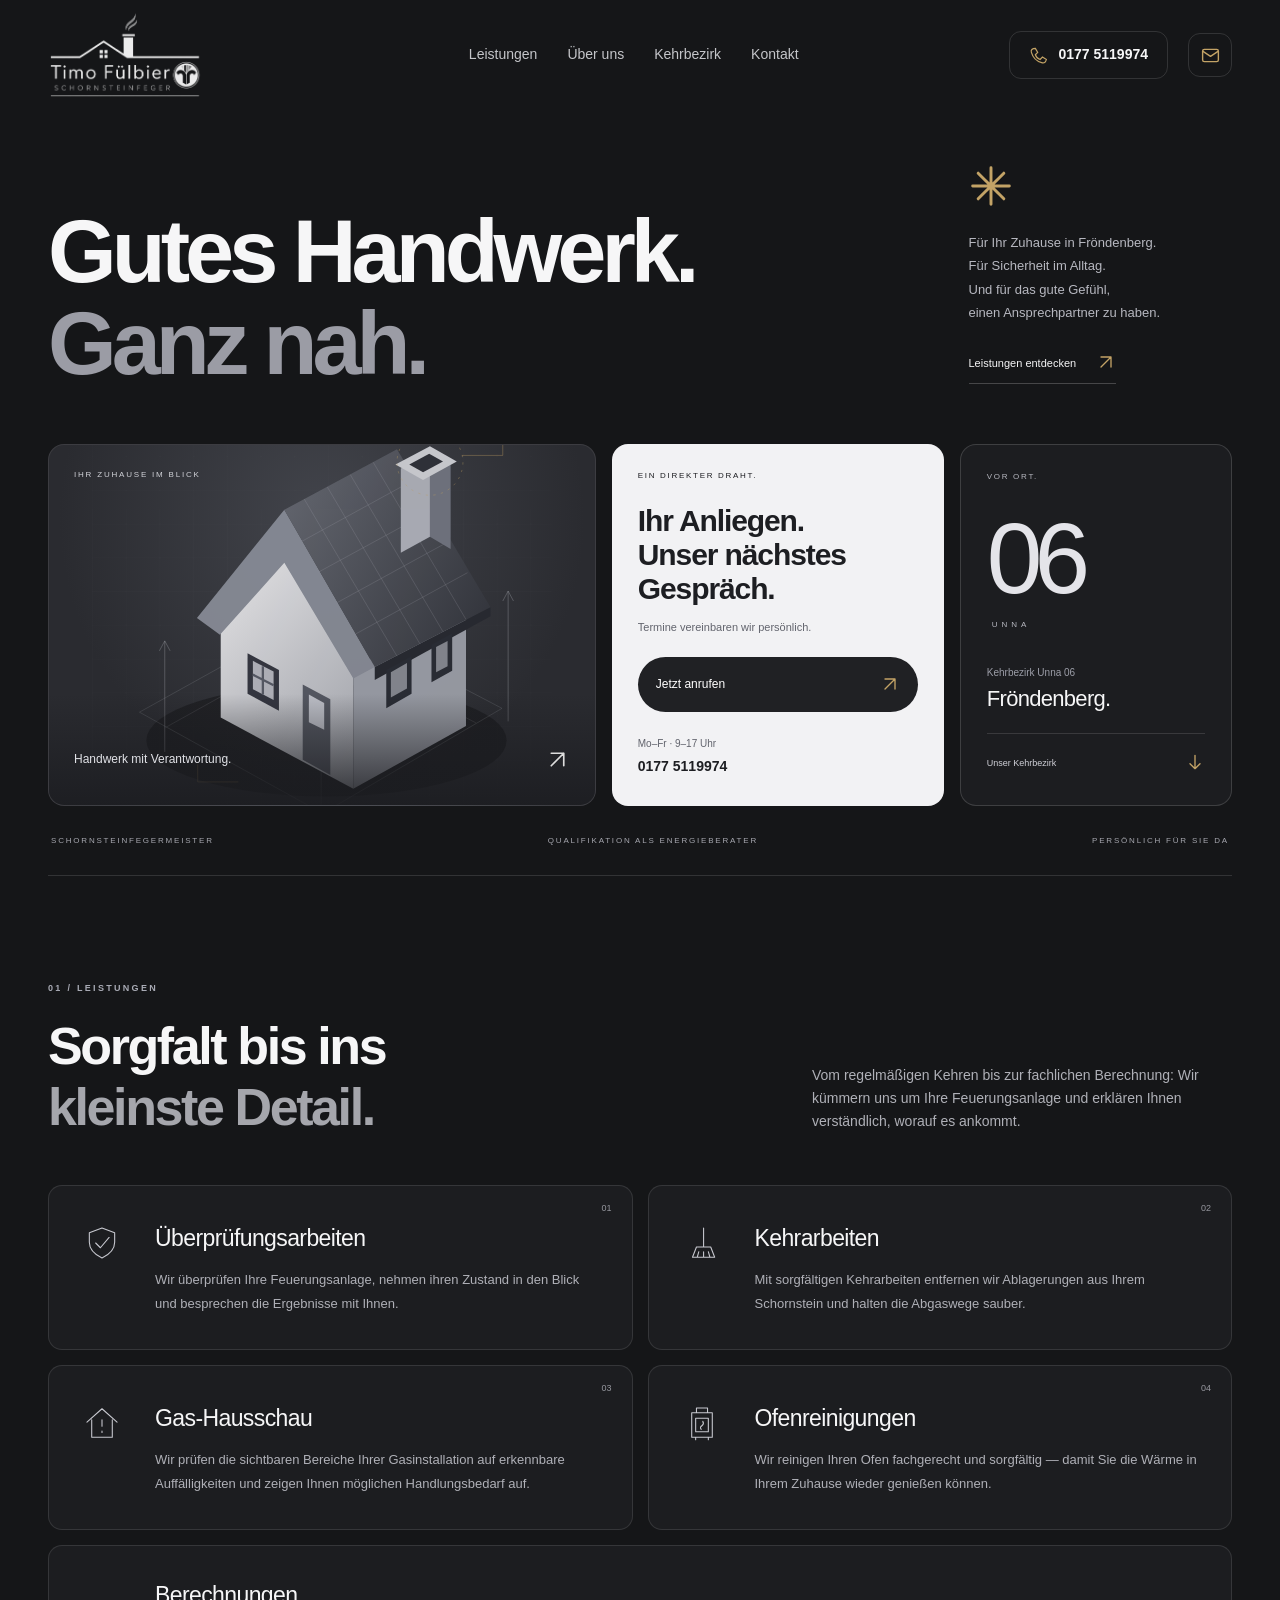
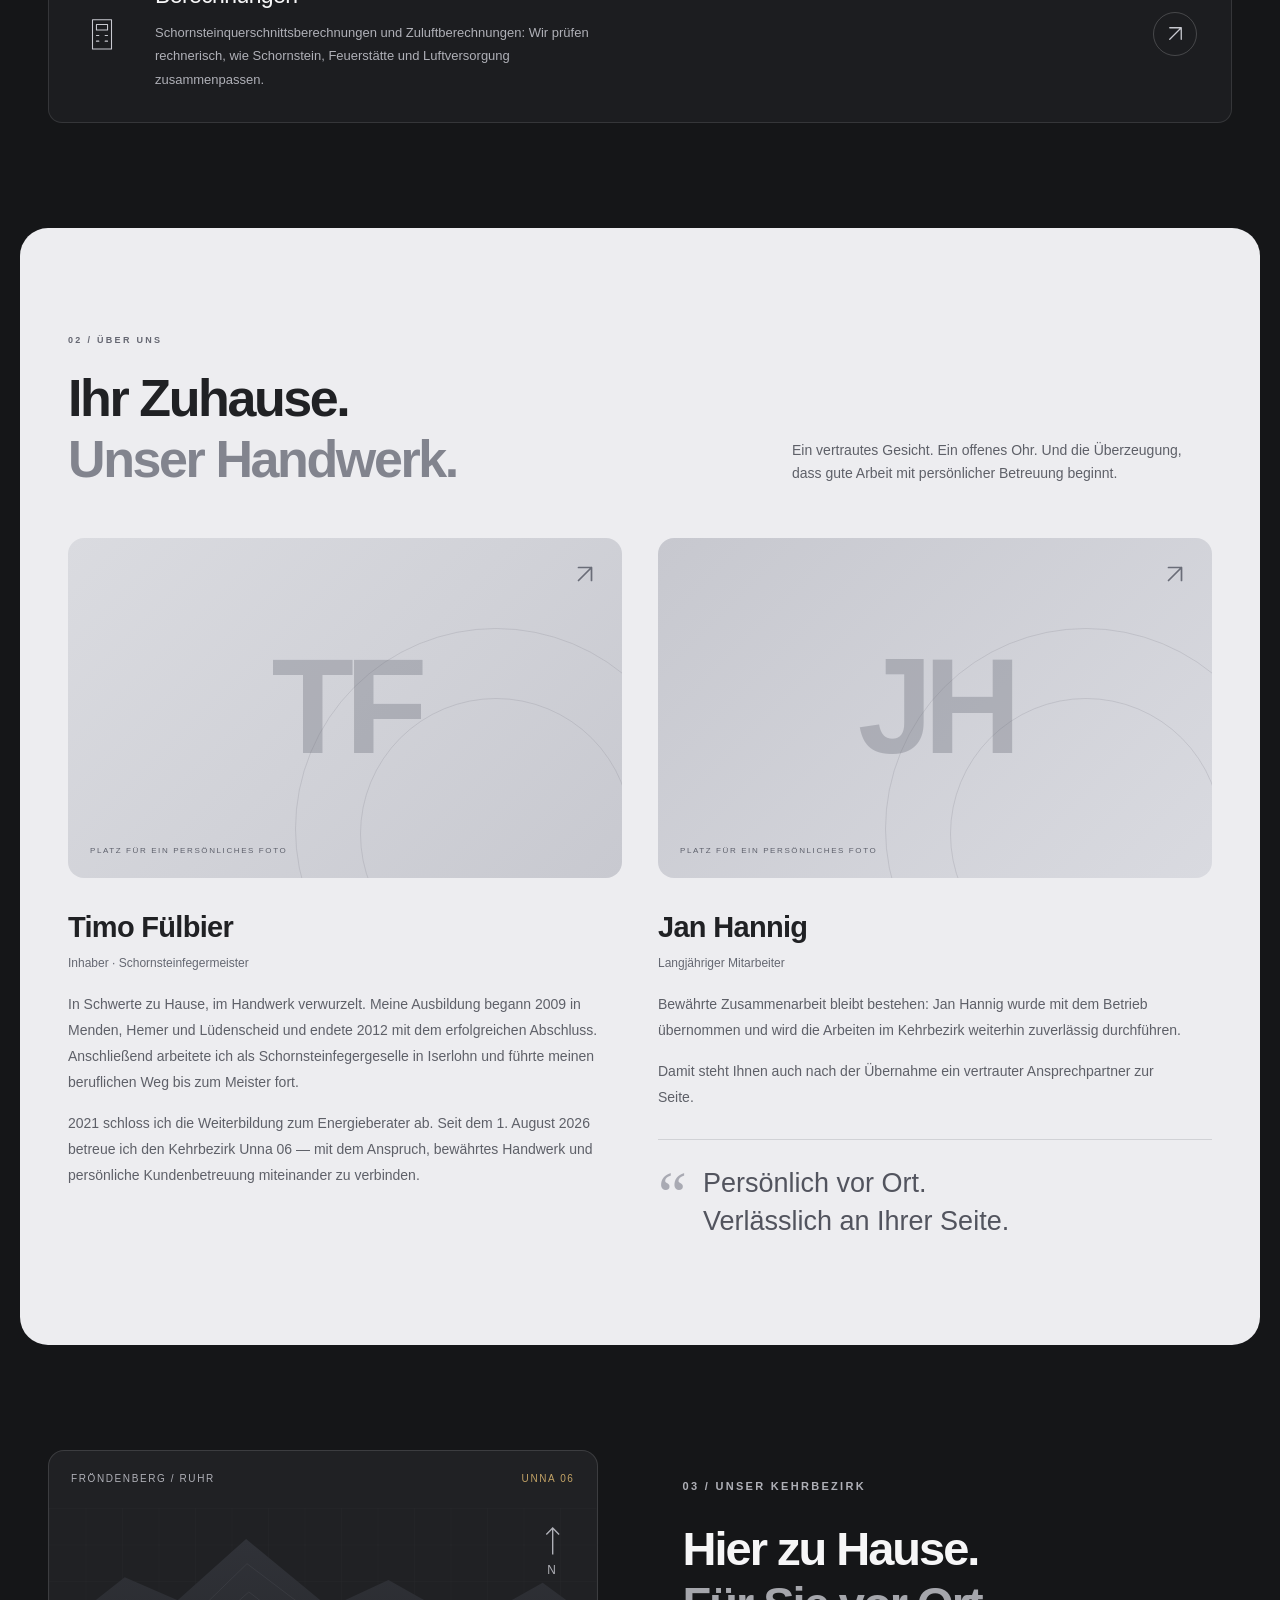
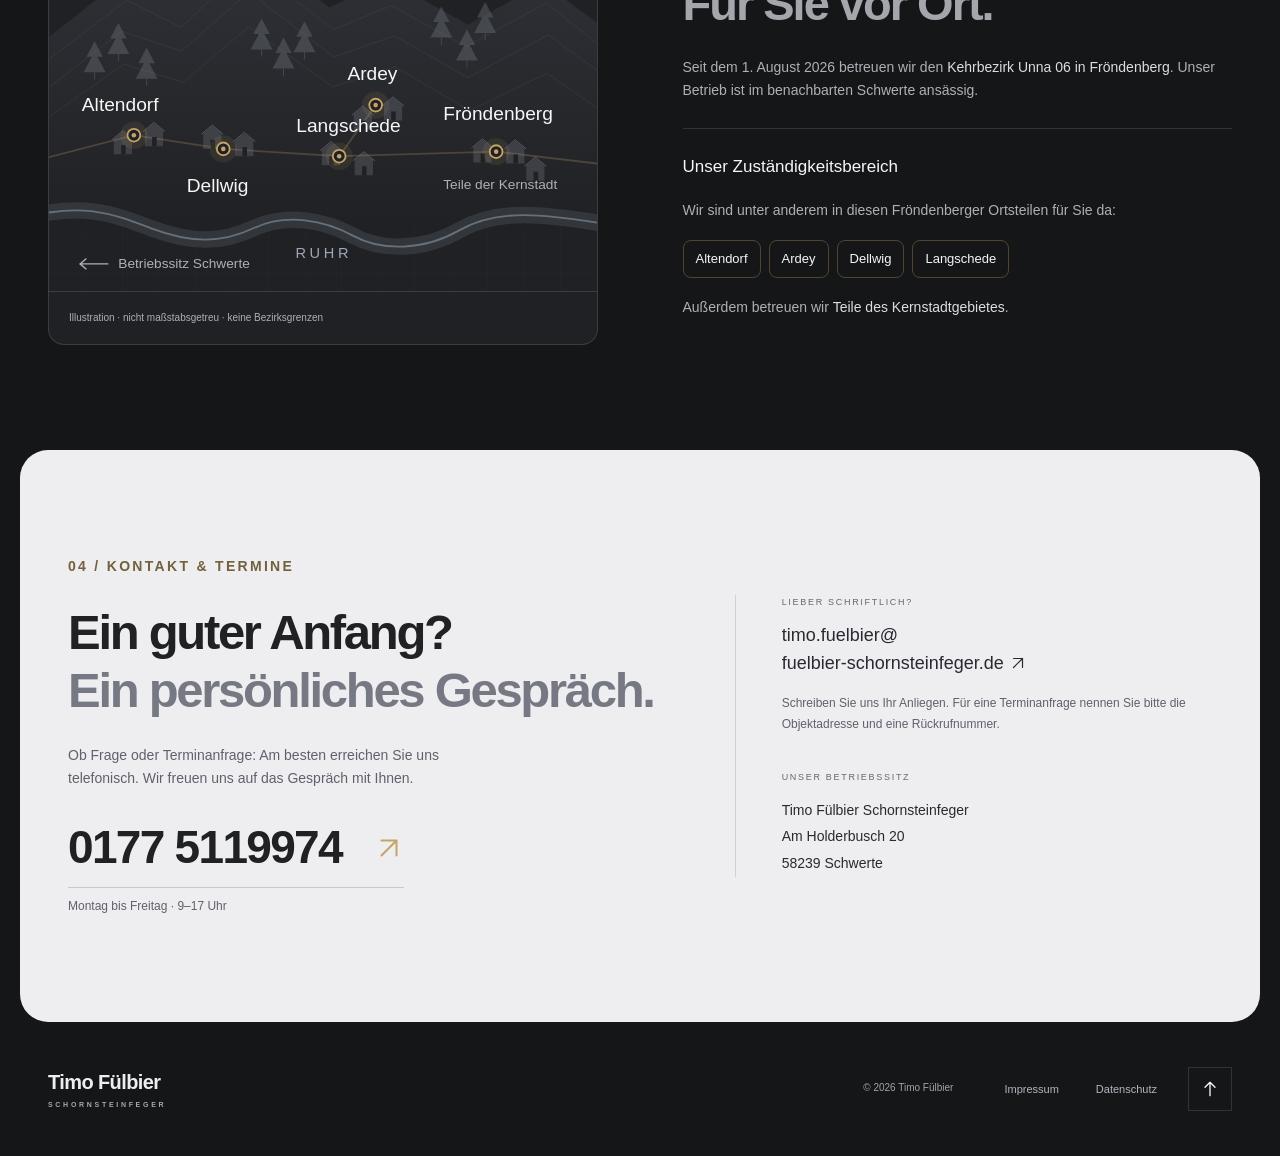
==== commit a0beba60: "Remove repeated business label above hero heading" ====
--- a/index.html
+++ b/index.html
@@ -29,7 +29,7 @@
     <section class="hero modern-hero" id="start" tabindex="-1">
       <div class="container">
         <div class="modern-intro">
-          <div><p class="eyebrow"><span class="dot"></span> TIMO FÜLBIER · SCHORNSTEINFEGER</p><h1>Gutes Handwerk.<br><span>Ganz nah.</span></h1></div>
+          <div><h1>Gutes Handwerk.<br><span>Ganz nah.</span></h1></div>
           <div class="modern-intro-aside"><span class="intro-cross" aria-hidden="true"><svg class="ui-icon star-icon" viewBox="0 0 24 24" fill="none" stroke="currentColor" stroke-width="1.6" stroke-linecap="round" stroke-linejoin="round" aria-hidden="true" focusable="false"><path d="M12 2v20M2 12h20M5 5l14 14M5 19 19 5"/></svg></span><p>Für Ihr Zuhause in Fröndenberg. <br>Für Sicherheit im Alltag. <br>Und für das gute Gefühl, <br>einen Ansprechpartner zu haben.</p><a class="text-link" href="#leistungen">Leistungen entdecken <span aria-hidden="true"><svg class="ui-icon " viewBox="0 0 24 24" fill="none" stroke="currentColor" stroke-width="1.6" stroke-linecap="round" stroke-linejoin="round" aria-hidden="true" focusable="false"><path d="M6 18 18 6M6 6h12v12"/></svg></span></a></div>
         </div>
         <div class="modern-feature-grid">
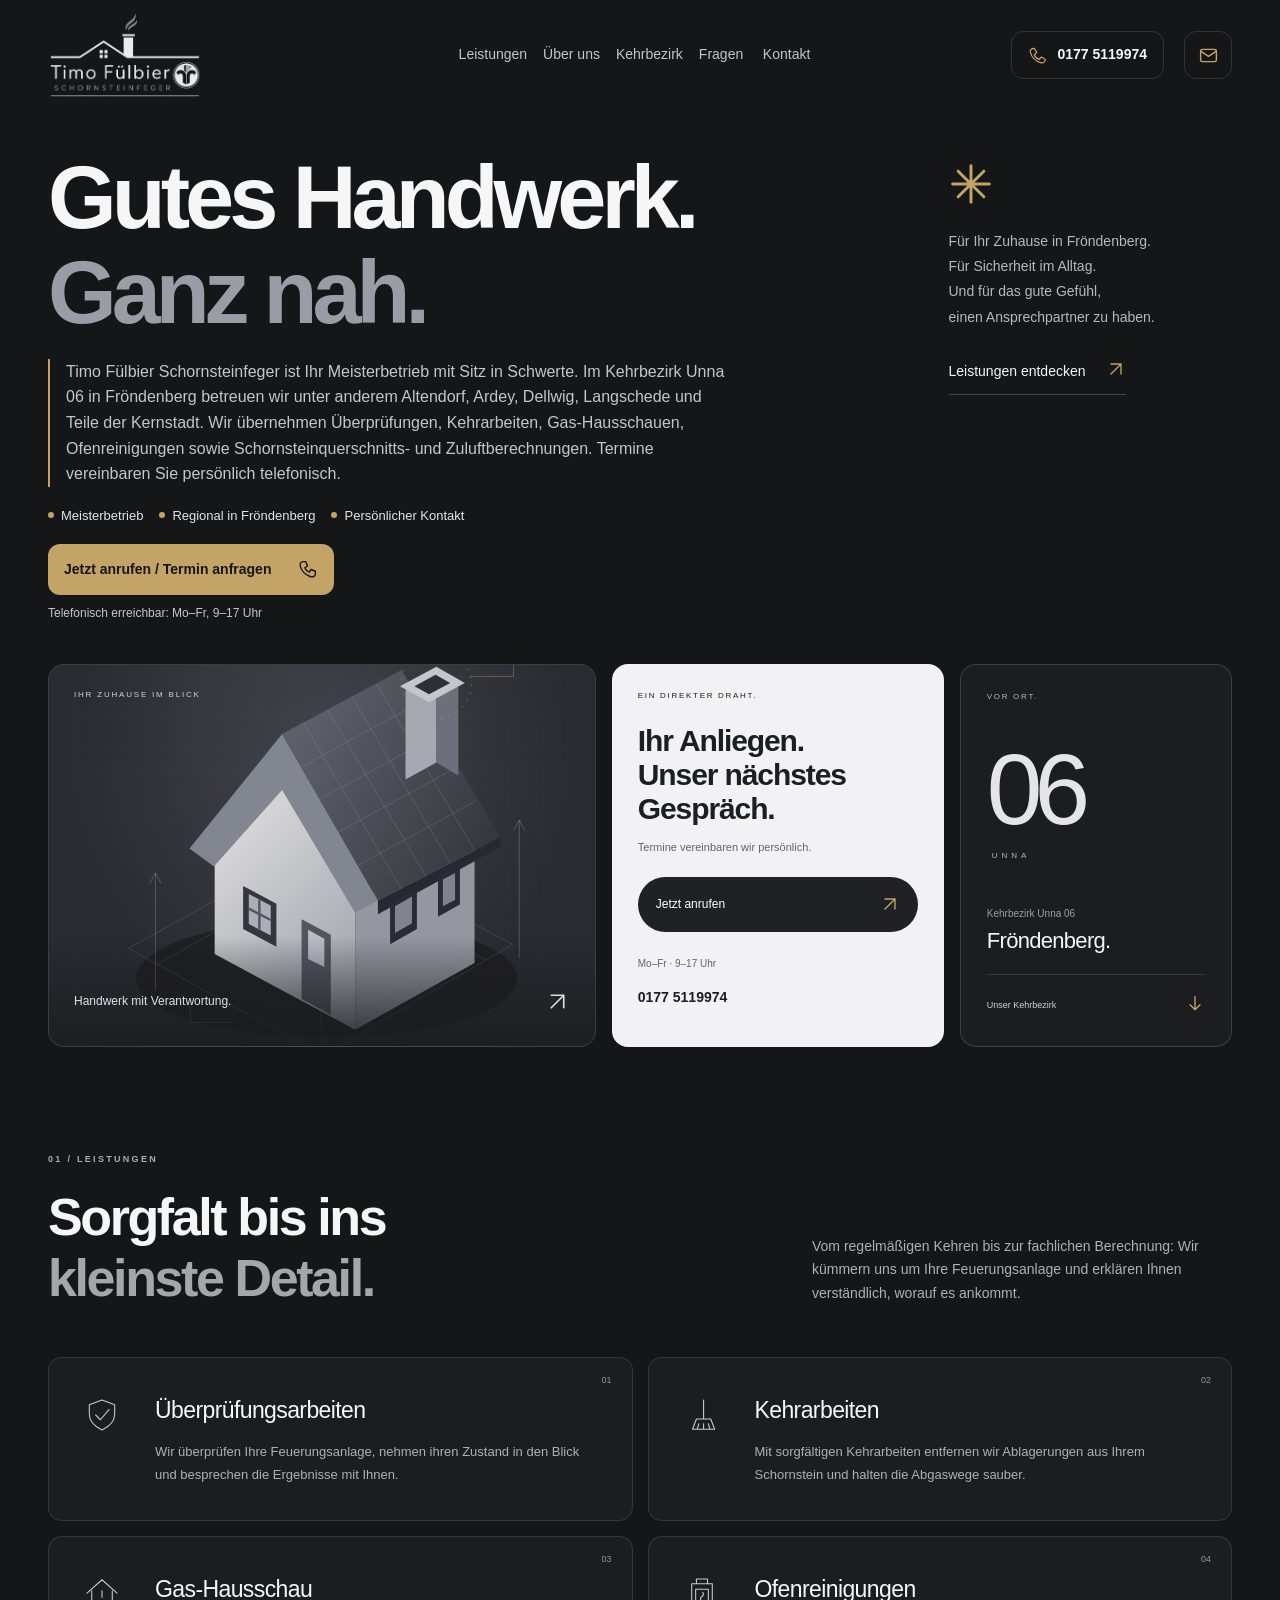
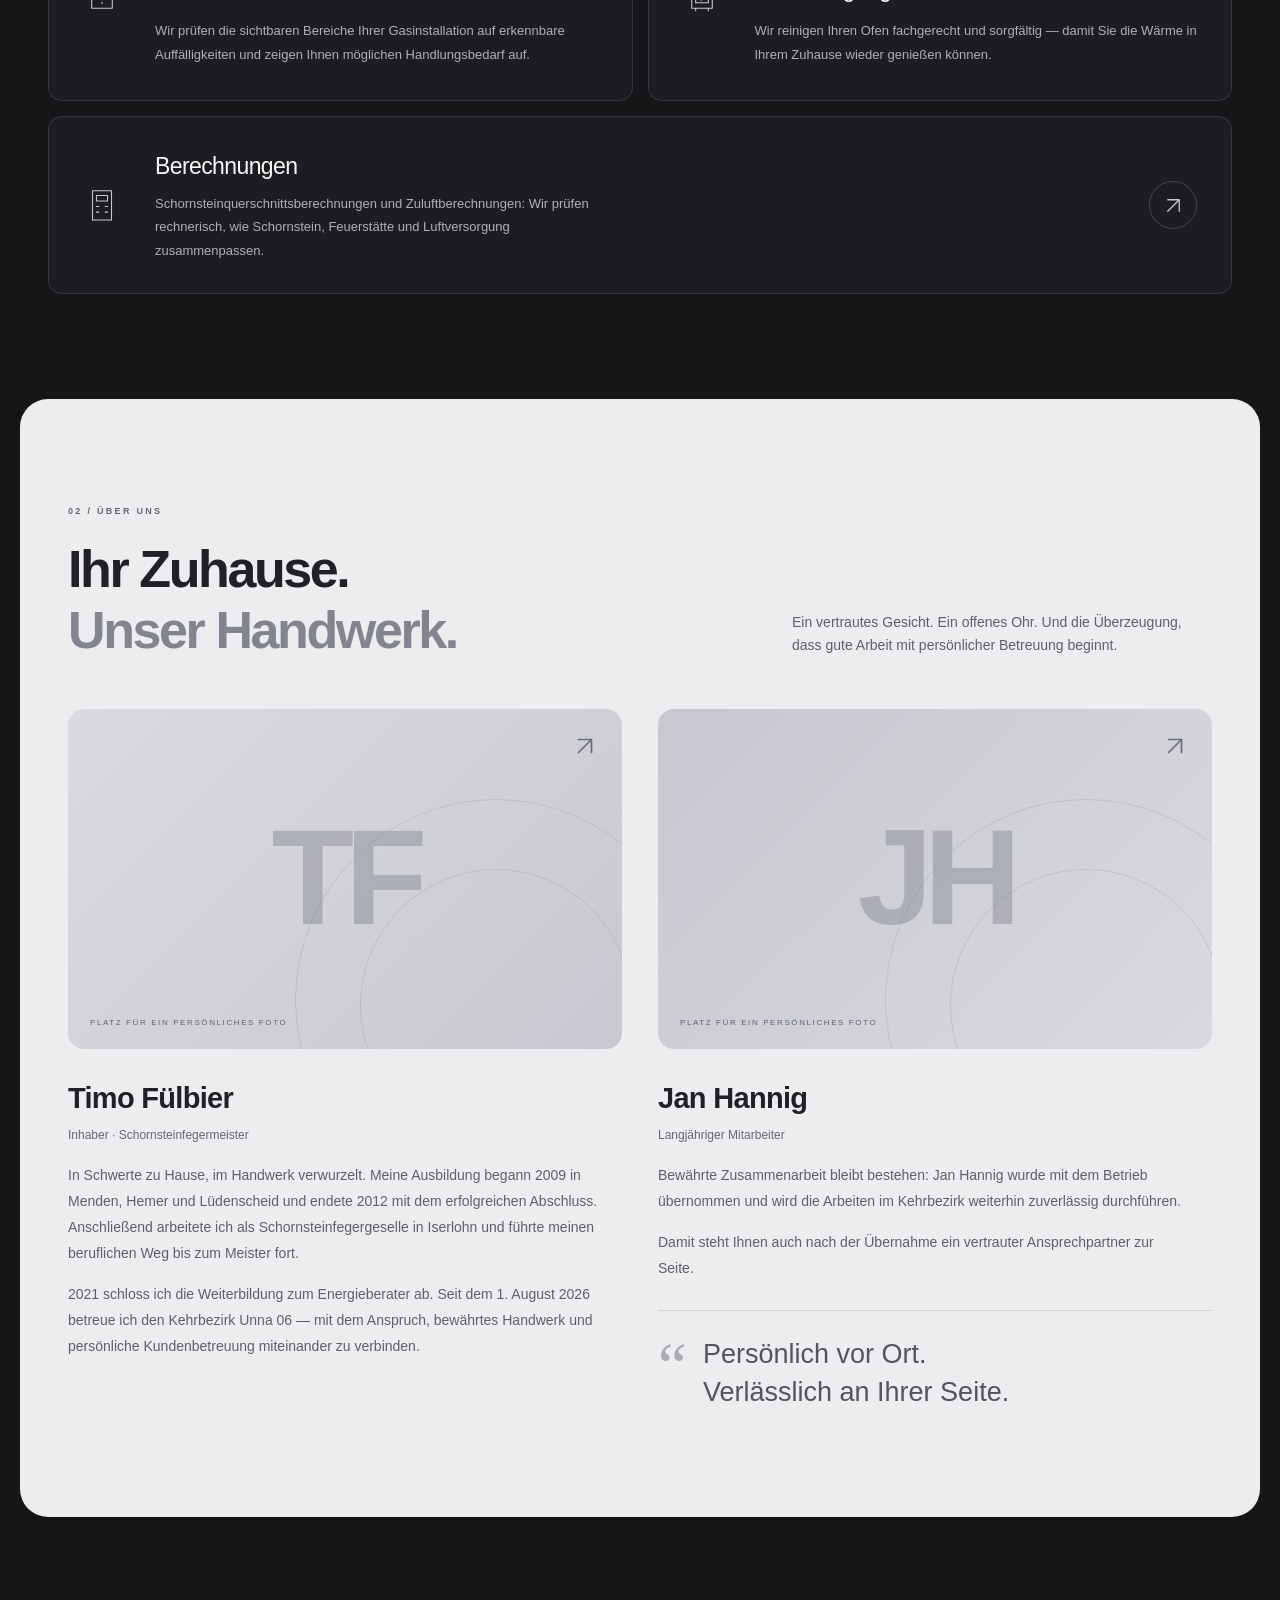
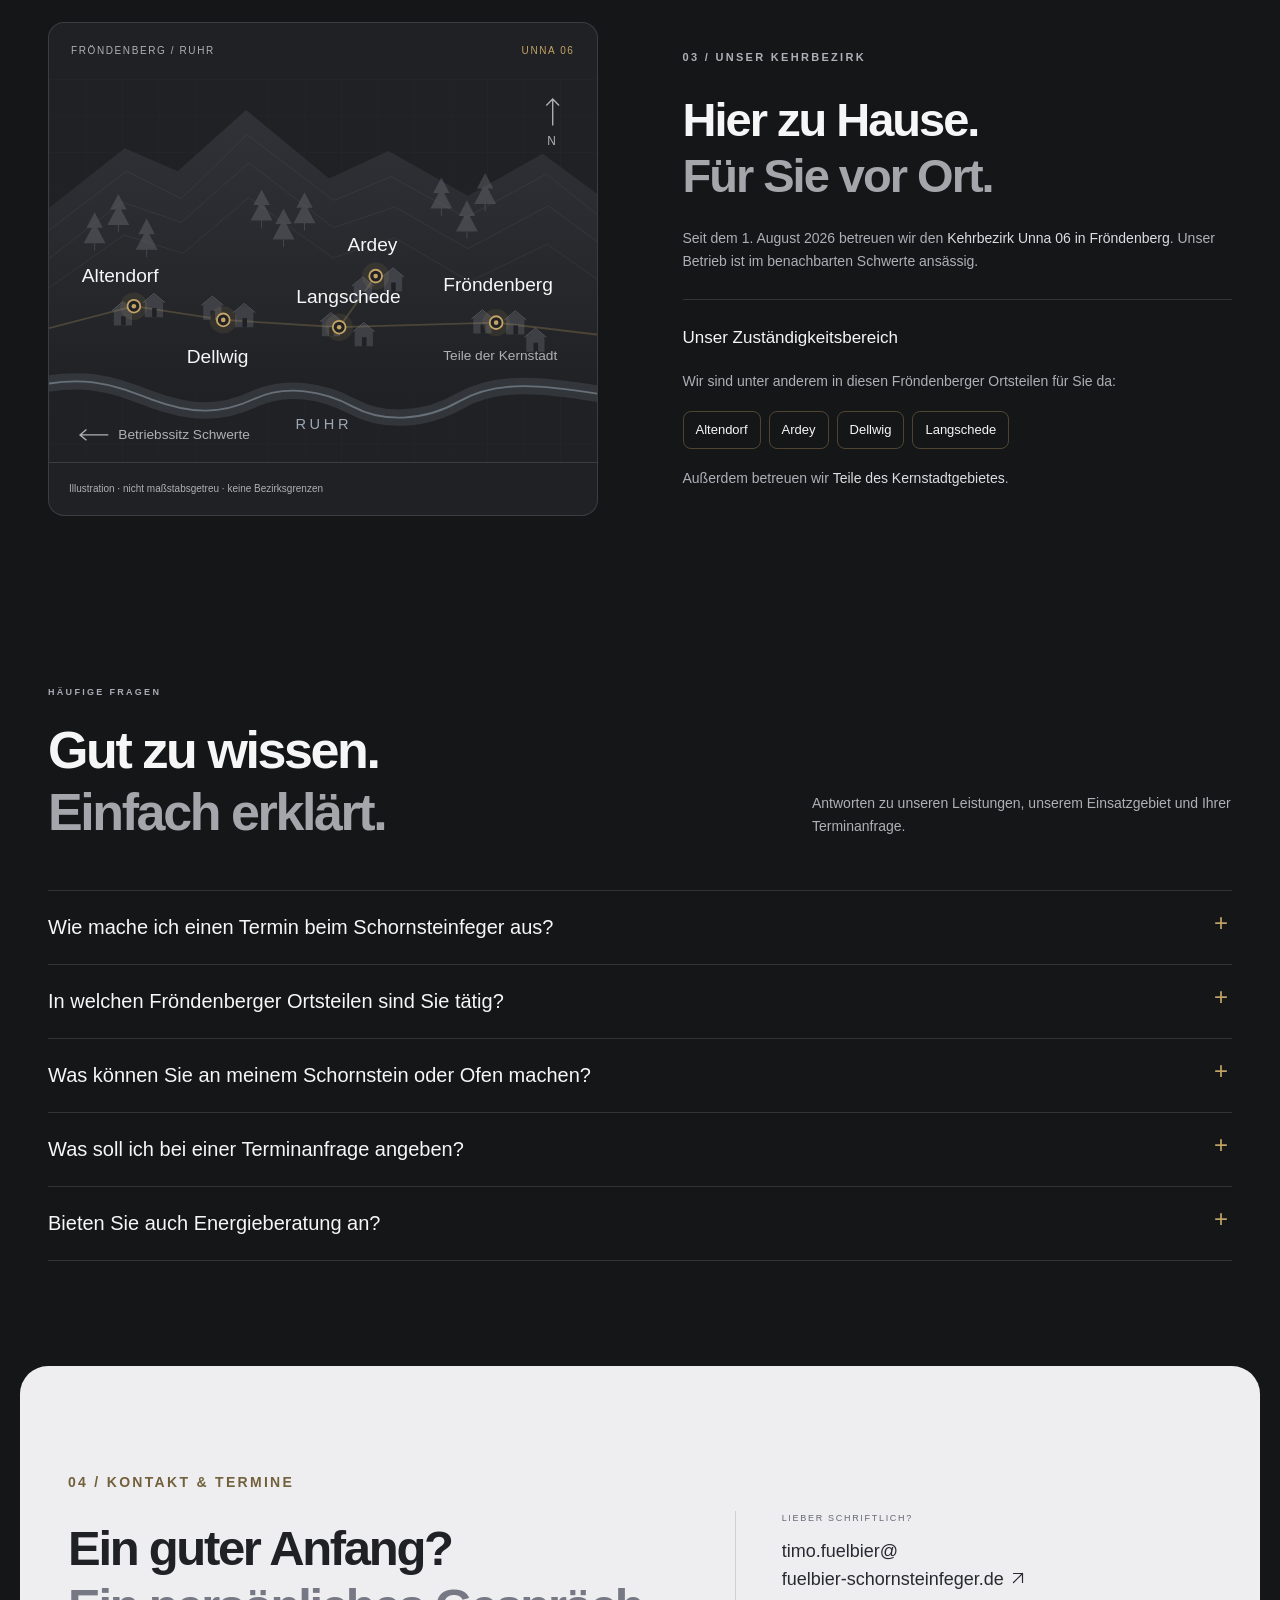
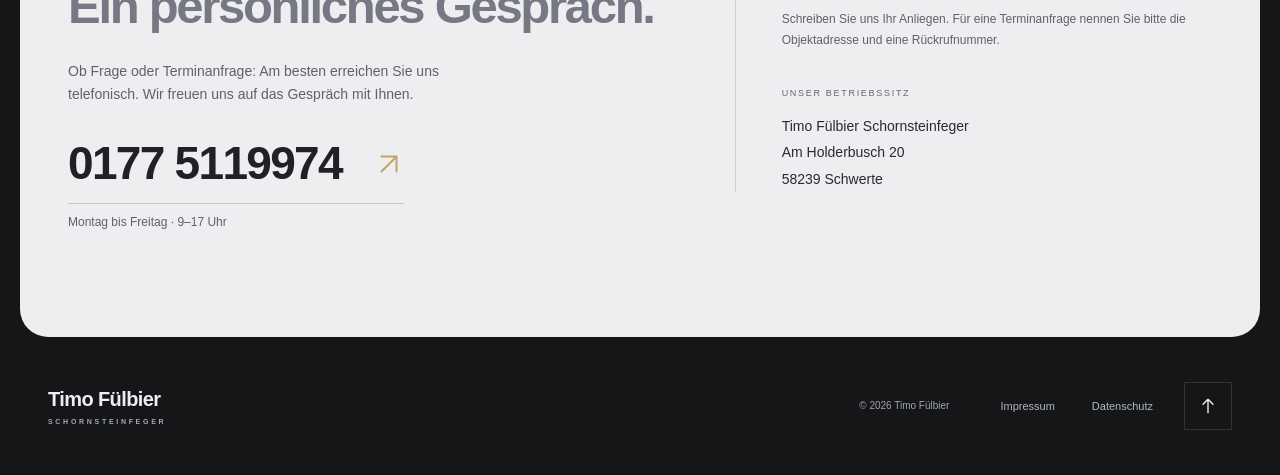
==== commit 8343ad8a: "Improve mobile conversion, local structured data and accessible FAQ" ====
--- a/index.html
+++ b/index.html
@@ -4,11 +4,145 @@
   <meta charset="utf-8">
   <meta name="viewport" content="width=device-width, initial-scale=1">
   <meta name="theme-color" content="#18191b">
-  <meta name="description" content="Timo Fülbier Schornsteinfeger: Überprüfungen, Kehrarbeiten, Gas-Hausschau und Berechnungen im Kehrbezirk Unna 06 in Fröndenberg. Persönlicher Kontakt: 0177 5119974.">
-  <title>Timo Fülbier · Schornsteinfeger in Fröndenberg</title>
+  <meta name="description" content="Timo Fülbier: Ihr Schornsteinfegermeister für Unna 06 in Fröndenberg. Kehrarbeiten, Überprüfungen und Berechnungen. Termin: 0177 5119974.">
+  <title>Schornsteinfeger Fröndenberg | Timo Fülbier</title>
+  <link rel="canonical" href="https://fuelbier-schornsteinfeger.de/">
+  <meta property="og:type" content="website">
+  <meta property="og:locale" content="de_DE">
+  <meta property="og:title" content="Schornsteinfeger Fröndenberg | Timo Fülbier">
+  <meta property="og:description" content="Timo Fülbier: Ihr Schornsteinfegermeister für Unna 06 in Fröndenberg. Kehrarbeiten, Überprüfungen und Berechnungen. Termin: 0177 5119974.">
+  <meta property="og:url" content="https://fuelbier-schornsteinfeger.de/">
+  <script type="application/ld+json">
+{
+  "@context": "https://schema.org",
+  "@type": "LocalBusiness",
+  "@id": "https://fuelbier-schornsteinfeger.de/#betrieb",
+  "name": "Timo Fülbier Schornsteinfeger",
+  "url": "https://fuelbier-schornsteinfeger.de/",
+  "logo": "https://fuelbier-schornsteinfeger.de/assets/logo-light.png",
+  "image": "https://fuelbier-schornsteinfeger.de/assets/logo-light.png",
+  "description": "Schornsteinfegermeister mit Betriebssitz in Schwerte für den Kehrbezirk Unna 06 in Fröndenberg.",
+  "telephone": "+491775119974",
+  "email": "timo.fuelbier@fuelbier-schornsteinfeger.de",
+  "address": {
+    "@type": "PostalAddress",
+    "streetAddress": "Am Holderbusch 20",
+    "postalCode": "58239",
+    "addressLocality": "Schwerte",
+    "addressCountry": "DE"
+  },
+  "areaServed": [
+    {
+      "@type": "Place",
+      "name": "Fröndenberg-Altendorf"
+    },
+    {
+      "@type": "Place",
+      "name": "Fröndenberg-Ardey"
+    },
+    {
+      "@type": "Place",
+      "name": "Fröndenberg-Dellwig"
+    },
+    {
+      "@type": "Place",
+      "name": "Fröndenberg-Langschede"
+    },
+    {
+      "@type": "Place",
+      "name": "Teile des Fröndenberger Kernstadtgebietes"
+    }
+  ],
+  "contactPoint": {
+    "@type": "ContactPoint",
+    "telephone": "+491775119974",
+    "contactType": "Terminanfragen und Kundenbetreuung",
+    "availableLanguage": "de",
+    "hoursAvailable": {
+      "@type": "OpeningHoursSpecification",
+      "dayOfWeek": [
+        "https://schema.org/Monday",
+        "https://schema.org/Tuesday",
+        "https://schema.org/Wednesday",
+        "https://schema.org/Thursday",
+        "https://schema.org/Friday"
+      ],
+      "opens": "09:00",
+      "closes": "17:00"
+    }
+  },
+  "hasOfferCatalog": {
+    "@type": "OfferCatalog",
+    "name": "Schornsteinfegerleistungen",
+    "itemListElement": [
+      {
+        "@type": "Offer",
+        "itemOffered": {
+          "@type": "Service",
+          "name": "Überprüfungsarbeiten",
+          "provider": {
+            "@id": "https://fuelbier-schornsteinfeger.de/#betrieb"
+          }
+        }
+      },
+      {
+        "@type": "Offer",
+        "itemOffered": {
+          "@type": "Service",
+          "name": "Kehrarbeiten",
+          "provider": {
+            "@id": "https://fuelbier-schornsteinfeger.de/#betrieb"
+          }
+        }
+      },
+      {
+        "@type": "Offer",
+        "itemOffered": {
+          "@type": "Service",
+          "name": "Gas-Hausschau",
+          "provider": {
+            "@id": "https://fuelbier-schornsteinfeger.de/#betrieb"
+          }
+        }
+      },
+      {
+        "@type": "Offer",
+        "itemOffered": {
+          "@type": "Service",
+          "name": "Ofenreinigungen",
+          "provider": {
+            "@id": "https://fuelbier-schornsteinfeger.de/#betrieb"
+          }
+        }
+      },
+      {
+        "@type": "Offer",
+        "itemOffered": {
+          "@type": "Service",
+          "name": "Schornsteinquerschnittsberechnungen",
+          "provider": {
+            "@id": "https://fuelbier-schornsteinfeger.de/#betrieb"
+          }
+        }
+      },
+      {
+        "@type": "Offer",
+        "itemOffered": {
+          "@type": "Service",
+          "name": "Zuluftberechnungen",
+          "provider": {
+            "@id": "https://fuelbier-schornsteinfeger.de/#betrieb"
+          }
+        }
+      }
+    ]
+  }
+}
+  </script>
   <link rel="icon" href="assets/mark.svg" type="image/svg+xml">
   <link rel="stylesheet" href="styles.css">
   <link rel="stylesheet" href="modern.css">
+  <link rel="stylesheet" href="enhancements.css">
   <script src="script.js" defer></script>
 </head>
 <body>
@@ -20,7 +154,7 @@
       <a class="header-email" href="mailto:timo.fuelbier@fuelbier-schornsteinfeger.de" aria-label="E-Mail an Timo Fülbier schreiben" title="E-Mail schreiben"><svg class="ui-icon" viewBox="0 0 24 24" fill="none" stroke="currentColor" stroke-width="1.6" stroke-linecap="round" stroke-linejoin="round" aria-hidden="true" focusable="false"><rect x="3" y="5" width="18" height="14" rx="2"/><path d="m3 7 9 6 9-6"/></svg></a>
       <button class="menu-toggle" aria-expanded="false" aria-controls="navigation"><span>Menü</span><span class="burger" aria-hidden="true"></span></button>
       <nav id="navigation" aria-label="Hauptnavigation">
-        <a href="#leistungen">Leistungen</a><a href="#team">Über uns</a><a href="#bezirk">Kehrbezirk</a><a href="#kontakt">Kontakt</a>
+        <a href="#leistungen">Leistungen</a><a href="#team">Über uns</a><a href="#bezirk">Kehrbezirk</a><a href="#fragen">Fragen</a><a href="#kontakt">Kontakt</a>
       </nav>
       <a class="header-phone" href="tel:+491775119974"><svg viewBox="0 0 24 24" aria-hidden="true"><path d="m8 3 3 5-3 3c1 3 3 5 6 6l3-3 5 3c-1 4-3 5-6 4C9 19 5 15 3 8 2 5 4 3 8 3Z"/></svg>0177 5119974</a>
     </div>
@@ -29,7 +163,7 @@
     <section class="hero modern-hero" id="start" tabindex="-1">
       <div class="container">
         <div class="modern-intro">
-          <div><h1>Gutes Handwerk.<br><span>Ganz nah.</span></h1></div>
+          <div class="hero-main"><h1>Gutes Handwerk.<br><span>Ganz nah.</span></h1><p class="business-summary">Timo Fülbier Schornsteinfeger ist Ihr Meisterbetrieb mit Sitz in Schwerte. Im Kehrbezirk Unna 06 in Fröndenberg betreuen wir unter anderem Altendorf, Ardey, Dellwig, Langschede und Teile der Kernstadt. Wir übernehmen Überprüfungen, Kehrarbeiten, Gas-Hausschauen, Ofenreinigungen sowie Schornsteinquerschnitts- und Zuluftberechnungen. Termine vereinbaren Sie persönlich telefonisch.</p><ul class="hero-trust" aria-label="Was uns auszeichnet"><li>Meisterbetrieb</li><li>Regional in Fröndenberg</li><li>Persönlicher Kontakt</li></ul><a class="hero-call" href="tel:+491775119974">Jetzt anrufen / Termin anfragen<svg class="ui-icon" viewBox="0 0 24 24" fill="none" stroke="currentColor" stroke-width="1.6" stroke-linecap="round" stroke-linejoin="round" aria-hidden="true"><path d="M7 3h3l2 5-3 2c1 3 2 4 5 5l2-3 5 2v3c0 3-3 4-6 3C9 18 6 15 4 9 3 6 4 3 7 3Z"/></svg></a><p class="hero-hours">Telefonisch erreichbar: Mo–Fr, 9–17 Uhr</p></div>
           <div class="modern-intro-aside"><span class="intro-cross" aria-hidden="true"><svg class="ui-icon star-icon" viewBox="0 0 24 24" fill="none" stroke="currentColor" stroke-width="1.6" stroke-linecap="round" stroke-linejoin="round" aria-hidden="true" focusable="false"><path d="M12 2v20M2 12h20M5 5l14 14M5 19 19 5"/></svg></span><p>Für Ihr Zuhause in Fröndenberg. <br>Für Sicherheit im Alltag. <br>Und für das gute Gefühl, <br>einen Ansprechpartner zu haben.</p><a class="text-link" href="#leistungen">Leistungen entdecken <span aria-hidden="true"><svg class="ui-icon " viewBox="0 0 24 24" fill="none" stroke="currentColor" stroke-width="1.6" stroke-linecap="round" stroke-linejoin="round" aria-hidden="true" focusable="false"><path d="M6 18 18 6M6 6h12v12"/></svg></span></a></div>
         </div>
         <div class="modern-feature-grid">
@@ -63,7 +197,6 @@
           <div class="modern-contact-tile"><span class="tile-topline">EIN DIREKTER DRAHT.</span><div><h2>Ihr Anliegen.<br>Unser nächstes<br>Gespräch.</h2><p>Termine vereinbaren wir persönlich.</p></div><a class="tile-call" href="tel:+491775119974">Jetzt anrufen <span aria-hidden="true"><svg class="ui-icon " viewBox="0 0 24 24" fill="none" stroke="currentColor" stroke-width="1.6" stroke-linecap="round" stroke-linejoin="round" aria-hidden="true" focusable="false"><path d="M6 18 18 6M6 6h12v12"/></svg></span></a><span class="tile-hours">Mo–Fr · 9–17 Uhr<br><a href="tel:+491775119974">0177 5119974</a></span></div>
           <a class="modern-district-tile" href="#bezirk"><span class="tile-topline">VOR ORT.</span><strong aria-hidden="true">06<span>UNNA</span></strong><div><span>Kehrbezirk Unna 06</span><h2>Fröndenberg.</h2><span class="district-tile-bottom">Unser Kehrbezirk <span aria-hidden="true"><svg class="ui-icon " viewBox="0 0 24 24" fill="none" stroke="currentColor" stroke-width="1.6" stroke-linecap="round" stroke-linejoin="round" aria-hidden="true" focusable="false"><path d="M12 4v16m-6-6 6 6 6-6"/></svg></span></span></div></a>
         </div>
-        <div class="modern-hero-bottom"><span>SCHORNSTEINFEGERMEISTER</span><span>QUALIFIKATION ALS ENERGIEBERATER</span><span>PERSÖNLICH FÜR SIE DA</span></div>
       </div>
     </section>
 <section class="section container" id="leistungen">
@@ -87,10 +220,15 @@
       <figure class="district-map district-illustration"><div class="district-map-heading"><span>FRÖNDENBERG / RUHR</span><span>UNNA 06</span></div><svg class="district-landscape" viewBox="0 0 600 420" role="img" aria-labelledby="district-landscape-title district-landscape-desc"><title id="district-landscape-title">Unsere Ortsteile entlang der Ruhr</title><desc id="district-landscape-desc">Stilisierte Landschaft mit Altendorf, Dellwig, Langschede, Ardey und Teilen der Fröndenberger Kernstadt. Die Ruhr verläuft südlich der Ortsteile. Schwerte liegt weiter westlich. Die Illustration zeigt keine verbindlichen Grenzen oder maßstabsgetreuen Entfernungen.</desc><defs><linearGradient id="district-ground" x1="0" y1="0" x2="0" y2="1"><stop stop-color="#303238"/><stop offset="1" stop-color="#202124"/></linearGradient><pattern id="district-grid" width="40" height="40" patternUnits="userSpaceOnUse"><path d="M40 0H0V40" fill="none" stroke="#fff" stroke-opacity=".025"/></pattern><g id="district-tree"><path d="m0 0-9 17h6l-9 17h24L3 17h6Z" fill="#777b83" fill-opacity=".35"/><path d="M0 34v8" stroke="#777b83" stroke-opacity=".4"/></g><g id="district-house"><path d="m0 9 10-8 10 8v17H0Z" fill="#868992" fill-opacity=".27"/><path d="m-2 10 12-10 12 10" fill="none" stroke="#a9abb3" stroke-opacity=".4"/><path d="M8 26V16h5v10" fill="#202124"/></g><g id="district-pin"><circle r="15" fill="#c3a366" fill-opacity=".1"/><circle r="7" fill="#202124" stroke="#c3a366" stroke-width="2"/><circle r="2.5" fill="#c3a366"/></g></defs><rect width="600" height="420" fill="url(#district-grid)"/><path d="M-20 157 83 76l58 25 75-67 91 75 65-30 87 49 82-46 79 58v207H-20Z" fill="url(#district-ground)"/><g fill="none" stroke="#a3a6ae" stroke-opacity=".1"><path d="M-20 181 85 101l60 30 72-70 95 72 63-26 82 45 88-48 75 60"/><path d="M-20 212 80 135l65 22 74-65 93 71 67-23 80 46 88-47 73 53"/><path d="M-20 243 82 171l65 20 72-61 92 66 68-22 82 48 85-41 74 52"/></g><g><use href="#district-tree" x="50" y="146"/><use href="#district-tree" x="76" y="126"/><use href="#district-tree" x="107" y="153"/><use href="#district-tree" x="233" y="121"/><use href="#district-tree" x="257" y="142"/><use href="#district-tree" x="280" y="124"/><use href="#district-tree" x="430" y="108"/><use href="#district-tree" x="458" y="133"/><use href="#district-tree" x="478" y="103"/></g><path d="M-30 340c68-18 99-5 142 11s76 17 112 0 78-9 109 8 77 17 117-6 88-20 180-3" fill="none" stroke="#72818d" stroke-opacity=".22" stroke-width="18"/><path d="M-30 340c68-18 99-5 142 11s76 17 112 0 78-9 109 8 77 17 117-6 88-20 180-3" fill="none" stroke="#9ca8b4" stroke-opacity=".5" stroke-width="2"/><path d="M0 273 93 249 191 264l127 8 40-56m-40 56 172-5 110 13" fill="none" stroke="#c3a366" stroke-opacity=".25" stroke-width="2" stroke-linecap="round"/><g><use href="#district-house" x="71" y="244"/><use href="#district-house" x="105" y="235"/><use href="#district-house" x="169" y="238"/><use href="#district-house" x="204" y="246"/><use href="#district-house" x="299" y="256"/><use href="#district-house" x="335" y="267"/><use href="#district-house" x="334" y="217"/><use href="#district-house" x="367" y="207"/><use href="#district-house" x="465" y="253"/><use href="#district-house" x="501" y="254"/><use href="#district-house" x="523" y="273"/></g><g><use href="#district-pin" x="93" y="249"/><use href="#district-pin" x="191" y="264"/><use href="#district-pin" x="318" y="272"/><use href="#district-pin" x="358" y="216"/><use href="#district-pin" x="490" y="267"/></g><g fill="#f6f6f7" font-family="Segoe UI,Arial,sans-serif" font-size="21" font-weight="500"><text x="36" y="223">Altendorf</text><text x="151" y="311">Dellwig</text><text x="271" y="245">Langschede</text><text x="327" y="189">Ardey</text><text x="432" y="232">Fröndenberg</text></g><text x="432" y="308" fill="#afb0b7" font-family="Segoe UI,Arial,sans-serif" font-size="15">Teile der Kernstadt</text><text x="270" y="384" fill="#9ca8b4" font-family="Segoe UI,Arial,sans-serif" font-size="16" letter-spacing="4">RUHR</text><g fill="none" stroke="#afb0b7" stroke-width="1.5"><path d="M552 51V22m-7 7 7-7 7 7"/><path d="M65 390H34m7-6-7 6 7 6"/></g><text x="546" y="72" fill="#afb0b7" font-family="Segoe UI,Arial,sans-serif" font-size="13">N</text><text x="76" y="395" fill="#afb0b7" font-family="Segoe UI,Arial,sans-serif" font-size="15">Betriebssitz Schwerte</text></svg><figcaption>Illustration · nicht maßstabsgetreu · keine Bezirksgrenzen</figcaption></figure>
       <div class="district-copy"><p class="eyebrow">03 / UNSER KEHRBEZIRK</p><h2>Hier zu Hause.<br><span>Für Sie vor Ort.</span></h2><p>Seit dem 1. August 2026 betreuen wir den <strong>Kehrbezirk Unna 06 in Fröndenberg</strong>. Unser Betrieb ist im benachbarten Schwerte ansässig.</p><div class="district-coverage"><h3>Unser Zuständigkeitsbereich</h3><p>Wir sind unter anderem in diesen Fröndenberger Ortsteilen für Sie da:</p><ul><li>Altendorf</li><li>Ardey</li><li>Dellwig</li><li>Langschede</li></ul><p class="district-core">Außerdem betreuen wir <strong>Teile des Kernstadtgebietes</strong>.</p></div></div>
     </section>
+    <section class="section container faq-section" id="fragen" aria-labelledby="faq-title"><div class="section-head"><div><p class="eyebrow">HÄUFIGE FRAGEN</p><h2 id="faq-title">Gut zu wissen.<br><span>Einfach erklärt.</span></h2></div><p>Antworten zu unseren Leistungen, unserem Einsatzgebiet und Ihrer Terminanfrage.</p></div><div class="faq-list"><details><summary><h3>Wie mache ich einen Termin beim Schornsteinfeger aus?</h3></summary><p>Rufen Sie Timo Fülbier unter <a href="tel:+491775119974">0177 5119974</a> an. Wir sind Montag bis Freitag von 9 bis 17 Uhr telefonisch erreichbar und vereinbaren Termine persönlich. Alternativ schreiben Sie eine <a href="mailto:timo.fuelbier@fuelbier-schornsteinfeger.de">E-Mail</a> mit Objektadresse und Rückrufnummer.</p></details>
+<details><summary><h3>In welchen Fröndenberger Ortsteilen sind Sie tätig?</h3></summary><p>Wir betreuen den Kehrbezirk Unna 06 in Fröndenberg. Unser Zuständigkeitsbereich umfasst unter anderem Altendorf, Ardey, Dellwig, Langschede sowie Teile des Kernstadtgebietes. Unser Betriebssitz ist in Schwerte.</p></details>
+<details><summary><h3>Was können Sie an meinem Schornstein oder Ofen machen?</h3></summary><p>Wir übernehmen Überprüfungsarbeiten, Kehrarbeiten, Gas-Hausschauen und Ofenreinigungen. Außerdem erstellen wir Schornsteinquerschnittsberechnungen und Zuluftberechnungen, um das Zusammenspiel von Schornstein, Feuerstätte und Luftversorgung rechnerisch zu prüfen.</p></details>
+<details><summary><h3>Was soll ich bei einer Terminanfrage angeben?</h3></summary><p>Nennen Sie uns bitte die Adresse des Hauses, Ihr Anliegen und eine Telefonnummer für den Rückruf. So können wir mit Ihnen die nächsten Schritte und einen passenden Termin besprechen.</p></details>
+<details><summary><h3>Bieten Sie auch Energieberatung an?</h3></summary><p>Timo Fülbier hat die Weiterbildung zum Energieberater 2021 erfolgreich abgeschlossen. Auf dieser Webseite führen wir dies als Qualifikation auf. Energieberatung ist aktuell keine hier angebotene Dienstleistung.</p></details></div></section>
     <section class="contact-section" id="kontakt"><div class="container section contact-grid"><div><p class="eyebrow">04 / KONTAKT & TERMINE</p><h2>Ein guter Anfang?<br><span>Ein persönliches Gespräch.</span></h2><p>Ob Frage oder Terminanfrage: Am besten erreichen Sie uns telefonisch. Wir freuen uns auf das Gespräch mit Ihnen.</p><a class="contact-number" href="tel:+491775119974">0177 5119974 <span aria-hidden="true"><svg class="ui-icon " viewBox="0 0 24 24" fill="none" stroke="currentColor" stroke-width="1.6" stroke-linecap="round" stroke-linejoin="round" aria-hidden="true" focusable="false"><path d="M6 18 18 6M6 6h12v12"/></svg></span></a><p class="contact-hours">Montag bis Freitag · 9–17 Uhr</p></div><div class="contact-details"><div><span class="detail-label">LIEBER SCHRIFTLICH?</span><a class="email" href="mailto:timo.fuelbier@fuelbier-schornsteinfeger.de">timo.fuelbier@<br>fuelbier-schornsteinfeger.de <span aria-hidden="true"><svg class="ui-icon " viewBox="0 0 24 24" fill="none" stroke="currentColor" stroke-width="1.6" stroke-linecap="round" stroke-linejoin="round" aria-hidden="true" focusable="false"><path d="M6 18 18 6M6 6h12v12"/></svg></span></a><p>Schreiben Sie uns Ihr Anliegen. Für eine Terminanfrage nennen Sie bitte die Objektadresse und eine Rückrufnummer.</p></div><div><span class="detail-label">UNSER BETRIEBSSITZ</span><address>Timo Fülbier Schornsteinfeger<br>Am Holderbusch 20<br>58239 Schwerte</address></div></div></div></section>
   </main>
   <footer class="footer container"><a href="#start" class="footer-name">Timo Fülbier<span>SCHORNSTEINFEGER</span></a><span class="copyright">© 2026 Timo Fülbier</span><div class="footer-links"><button data-dialog="impressum">Impressum</button><button data-dialog="datenschutz">Datenschutz</button><a href="#start" aria-label="Zurück zum Seitenanfang"><svg class="ui-icon " viewBox="0 0 24 24" fill="none" stroke="currentColor" stroke-width="1.6" stroke-linecap="round" stroke-linejoin="round" aria-hidden="true" focusable="false"><path d="M12 20V4m-6 6 6-6 6 6"/></svg></a></div></footer>
   <dialog id="impressum" aria-labelledby="impressum-title"><div class="dialog-header"><h2 id="impressum-title">Impressum</h2><button class="dialog-close" aria-label="Impressum schließen">×</button></div><p class="draft-note">Entwurf · Angaben vor Veröffentlichung vervollständigen</p><p>Timo Fülbier Schornsteinfeger<br>Am Holderbusch 20<br>58239 Schwerte</p><p>Telefon: <a href="tel:+491775119974">0177 5119974</a><br>E-Mail: <a href="mailto:timo.fuelbier@fuelbier-schornsteinfeger.de">timo.fuelbier@fuelbier-schornsteinfeger.de</a></p><p>Die berufsrechtlichen Angaben, zuständige Kammer und gegebenenfalls weitere Pflichtangaben werden vor der Veröffentlichung ergänzt.</p></dialog>
   <dialog id="datenschutz" aria-labelledby="datenschutz-title"><div class="dialog-header"><h2 id="datenschutz-title">Datenschutz</h2><button class="dialog-close" aria-label="Datenschutz schließen">×</button></div><p class="draft-note">Entwurf · keine fertige Datenschutzerklärung</p><p>Diese Webseite verwendet keine Analysewerkzeuge, extern eingebundenen Schriftarten, Kontaktformulare oder eingebetteten Kartendienste.</p><p>Die Datenschutzerklärung wird vor Veröffentlichung auf das tatsächlich verwendete Hosting und die Verarbeitung von Kontaktanfragen abgestimmt.</p><p>Ansprechpartner: Timo Fülbier, Am Holderbusch 20, 58239 Schwerte.<br><a href="mailto:timo.fuelbier@fuelbier-schornsteinfeger.de">timo.fuelbier@fuelbier-schornsteinfeger.de</a></p></dialog>
 </body>
-</html>+</html>
--- a/enhancements.css
+++ b/enhancements.css
@@ -0,0 +1,71 @@
+/* Mobile-first conversion and accessibility layer; retains the existing palette and sections. */
+:root{--touch-size:48px}
+a,button,summary{touch-action:manipulation}
+button:focus-visible,a:focus-visible,summary:focus-visible{outline:2px solid var(--gold);outline-offset:4px}
+.contact-section a:focus-visible,dialog a:focus-visible,dialog button:focus-visible{outline-color:#80632e}
+.header{position:sticky;top:0;backdrop-filter:none}
+.header-inner{width:calc(100% - 32px);min-height:88px;grid-template-columns:minmax(0,1fr) 48px 48px 48px;gap:8px;position:relative}
+.brand{grid-column:1;grid-row:1;width:100%;max-width:170px;height:72px;min-width:48px}
+.brand img{object-fit:contain;transform:none}
+.mobile-header-call,.header-email,.menu-toggle{width:48px;height:48px;min-width:48px;min-height:48px;border-radius:12px;padding:0;display:flex;align-items:center;justify-content:center;grid-row:1}
+.mobile-header-call{grid-column:2;background:var(--gold);color:#151618;border-color:var(--gold)}
+.mobile-header-call:hover{background:#d2b77f;color:#151618}
+.header-email{grid-column:3}.menu-toggle{grid-column:4;margin:0}
+.menu-toggle>span:first-child{position:absolute;width:1px;height:1px;margin:-1px;overflow:hidden;clip-path:inset(50%);white-space:nowrap}
+.header-phone{display:none}
+#navigation{position:static;grid-column:1/-1;display:flex;flex-direction:column;margin:0;width:100%;background:#151618;padding:8px 0;gap:0}
+.js #navigation{display:none;position:absolute;top:100%;left:-16px;width:calc(100% + 32px);padding:12px 20px;border:1px solid var(--line);border-radius:0 0 16px 16px}
+.js #navigation.open{display:flex}
+#navigation a{display:flex;align-items:center;min-height:48px;min-width:48px;padding:12px 8px;font-size:15px}
+html{scroll-padding-top:104px}
+.modern-hero{padding-top:20px}
+.modern-intro{grid-template-columns:1fr;gap:28px;margin-bottom:28px;align-items:start}
+.modern-intro h1{font-size:clamp(36px,10.8vw,58px);line-height:1.08;letter-spacing:-2px}
+.business-summary{margin-top:18px;padding-left:16px;border-left:2px solid var(--gold);font-size:15px;line-height:1.6;max-width:680px;color:#c5c6cd}
+.hero-trust{display:flex;flex-wrap:wrap;gap:8px 16px;list-style:none;padding:0;margin:18px 0;font-size:12px;color:#e4e4e9}
+.hero-trust li{display:flex;align-items:center;gap:7px}
+.hero-trust li:before{content:'';width:6px;height:6px;border-radius:50%;background:var(--gold);flex-shrink:0}
+.hero-call{display:flex;justify-content:space-between;align-items:center;gap:14px;min-height:48px;min-width:48px;background:var(--gold);color:#151618;border-radius:12px;padding:14px 16px;font-size:14px;font-weight:600;width:100%}
+.hero-call .ui-icon{width:21px;height:21px}
+.hero-call:hover{background:#d2b77f}
+.hero-hours{font-size:12px;margin-top:9px;color:#c5c6cd}
+.modern-intro-aside{padding:0;grid-template-columns:1fr;gap:12px}
+.modern-intro-aside .intro-cross{display:none}
+.modern-intro-aside .text-link{grid-column:auto;font-size:14px;min-height:48px}
+.modern-intro-aside p{font-size:14px}
+.tile-call,.text-link,.round-link,.contact-number,.email,.tile-hours a,.footer a,.footer button,.dialog-close{min-height:48px;min-width:48px}
+.tile-hours a,.footer a,.footer button{display:inline-flex;align-items:center}
+.tile-hours a{white-space:nowrap}
+.footer-name{flex-direction:column;align-items:flex-start!important;justify-content:center}
+.footer-links{align-items:center}.footer-links>a{justify-content:center}
+.round-link,.dialog-close{width:48px;height:48px}
+.email{display:block;overflow-wrap:anywhere}
+.faq-section{padding-top:64px}
+.faq-list{border-top:1px solid var(--line)}
+.faq-list details{border-bottom:1px solid var(--line);padding-block:8px}
+.faq-list summary{min-height:56px;cursor:pointer;position:relative;padding:14px 32px 14px 0;list-style:none}
+.faq-list summary::-webkit-details-marker{display:none}
+.faq-list summary:after{content:'+';position:absolute;right:4px;top:12px;color:var(--gold);font-size:24px;line-height:1}
+.faq-list details[open] summary:after{content:'−'}
+.faq-list h3{font-size:17px;font-weight:500;line-height:1.45;letter-spacing:0}
+.faq-list p{max-width:800px;font-size:15px;line-height:1.8;padding:0 0 18px}
+.faq-list p a{display:inline-flex;align-items:center;min-height:48px;min-width:48px;text-decoration:underline;text-underline-offset:4px;color:var(--text)}
+@media(min-width:601px){
+ .header-inner{width:calc(100% - 64px);min-height:100px;gap:12px}.brand{max-width:180px;height:84px}
+ .modern-hero{padding-top:32px}.modern-intro h1{font-size:64px;letter-spacing:-3px}
+ .hero-call{width:max-content;gap:26px}.hero-trust{font-size:13px}
+ .modern-intro{grid-template-columns:2.3fr 1fr;gap:32px;margin-bottom:40px}
+ .modern-intro-aside{padding-top:12px}.modern-intro-aside .intro-cross{display:block}
+ .business-summary{font-size:16px}.faq-list h3{font-size:20px}
+}
+@media(min-width:1101px){
+ .header-inner{width:min(var(--max),calc(100% - 96px));min-height:110px;grid-template-columns:210px minmax(0,1fr) auto 48px;gap:20px}
+ .brand{max-width:210px;height:90px}.mobile-header-call,.menu-toggle{display:none}
+ .header-email{grid-column:4}.header-phone{grid-column:3;grid-row:1;display:flex;min-height:48px;padding:11px 16px}
+ #navigation,.js #navigation,.js #navigation.open{display:flex;position:static;grid-column:2;grid-row:1;flex-direction:row;justify-content:center;width:auto;padding:0;background:transparent;border:0;gap:16px}
+ #navigation a{padding:12px 0;font-size:14px;border:0}
+ .modern-hero{padding-top:40px}.modern-intro{grid-template-columns:3fr 1fr;gap:50px}
+ .modern-intro h1{font-size:clamp(64px,6.9vw,99px);letter-spacing:-5px}
+ html{scroll-padding-top:125px}
+}
+@media(prefers-reduced-motion:reduce){html{scroll-behavior:auto}.hero-call{transition:none}}
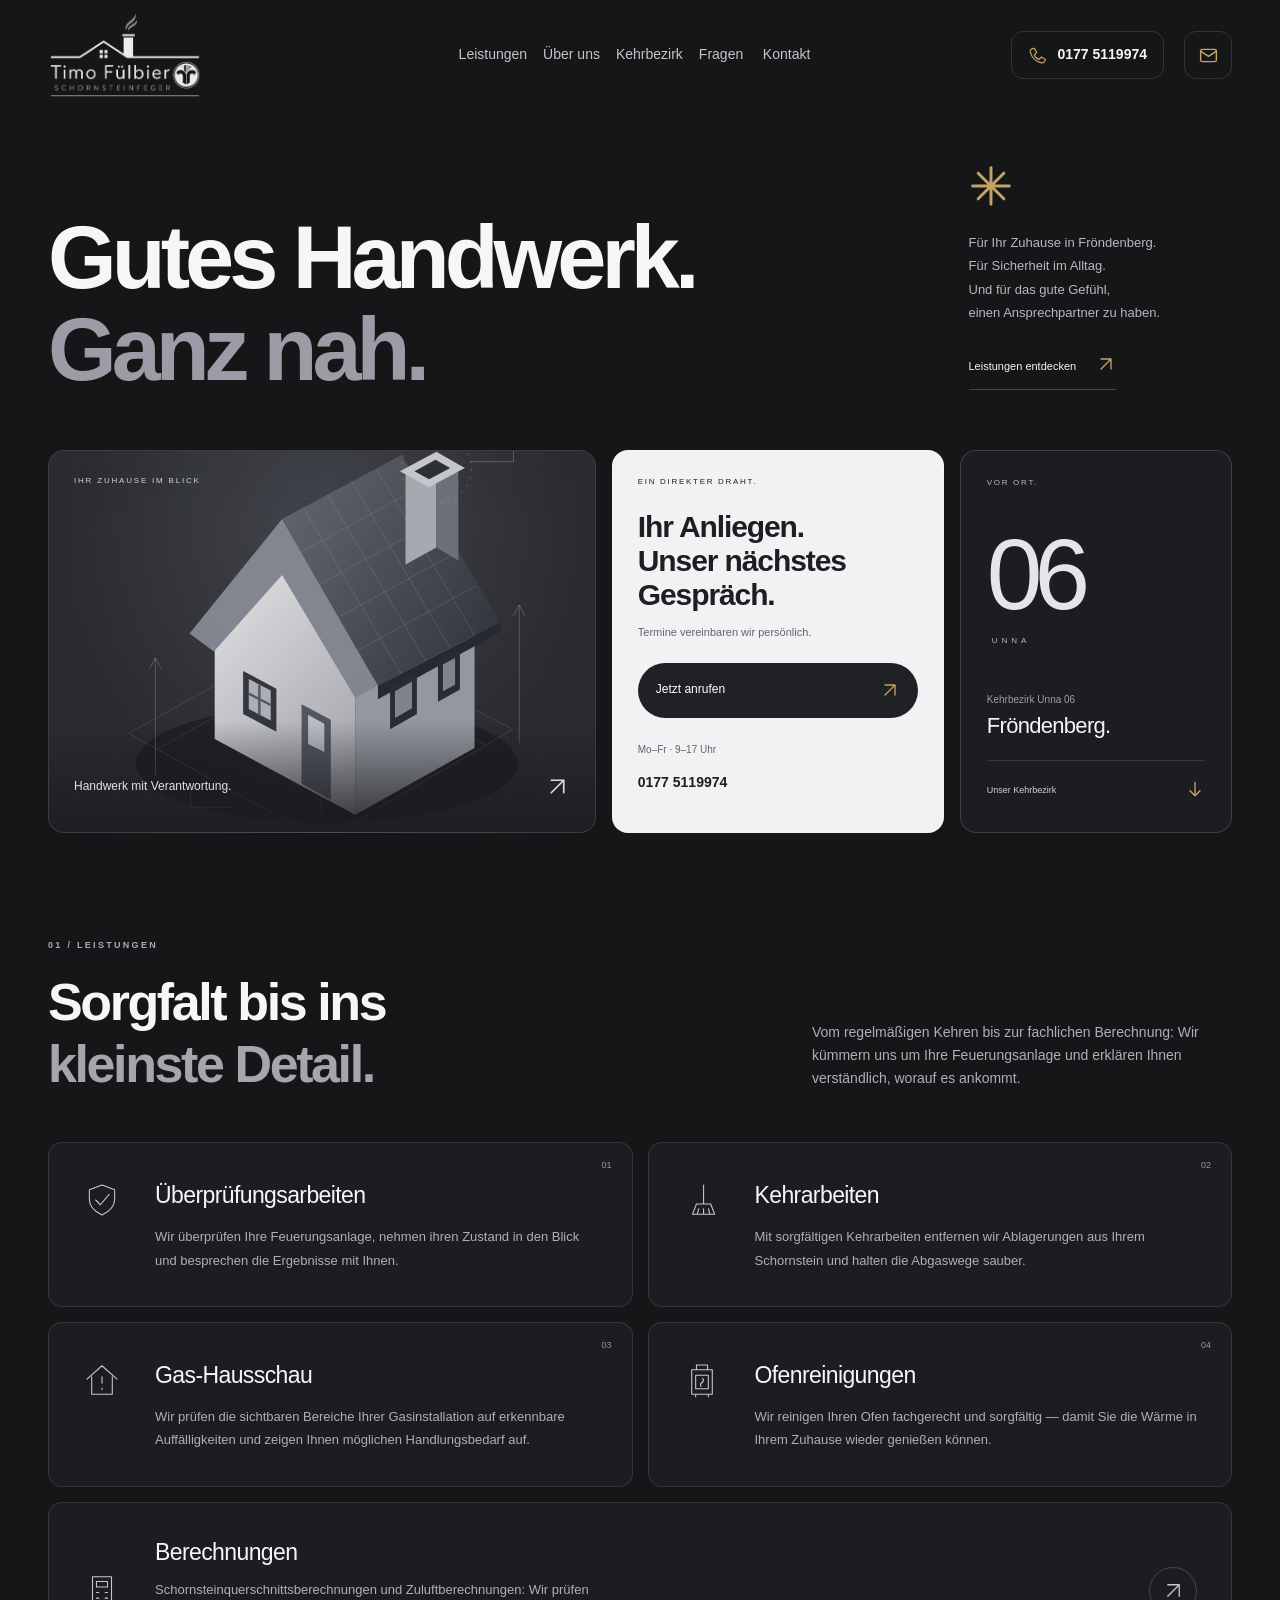
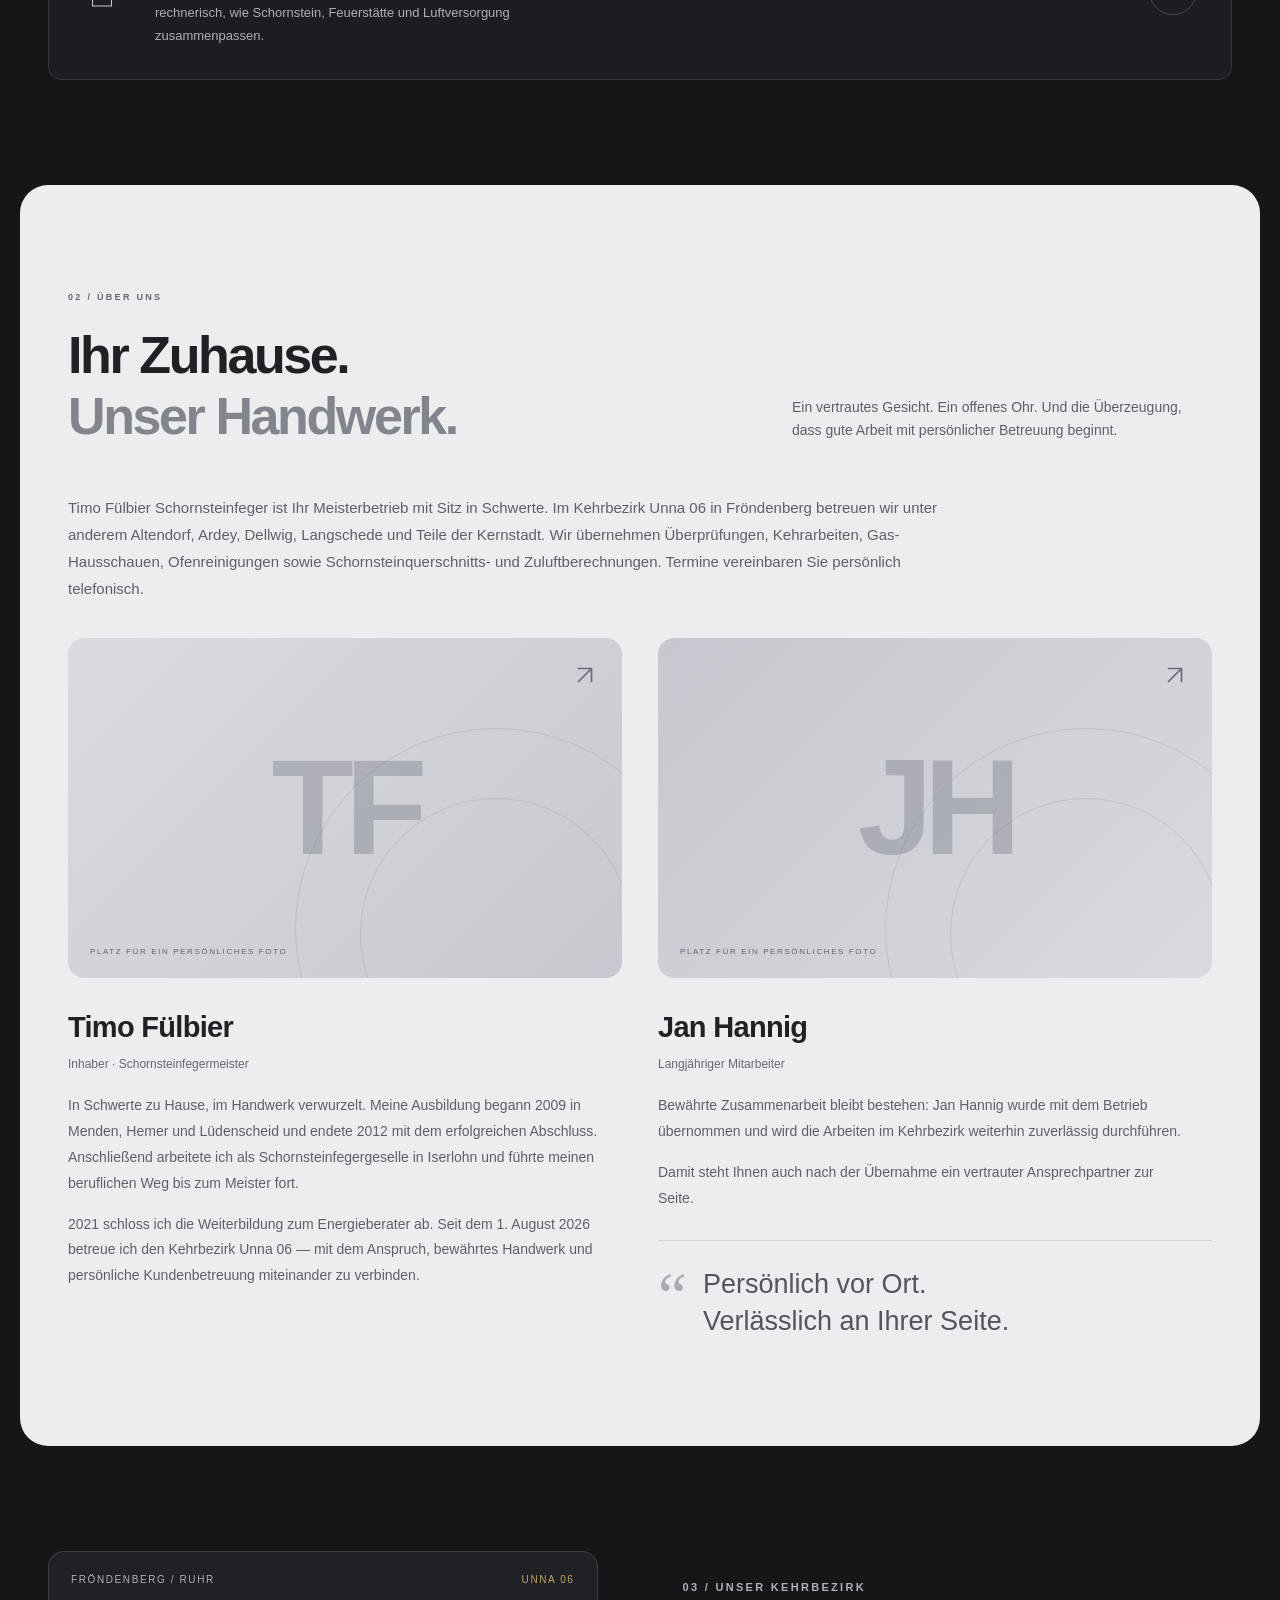
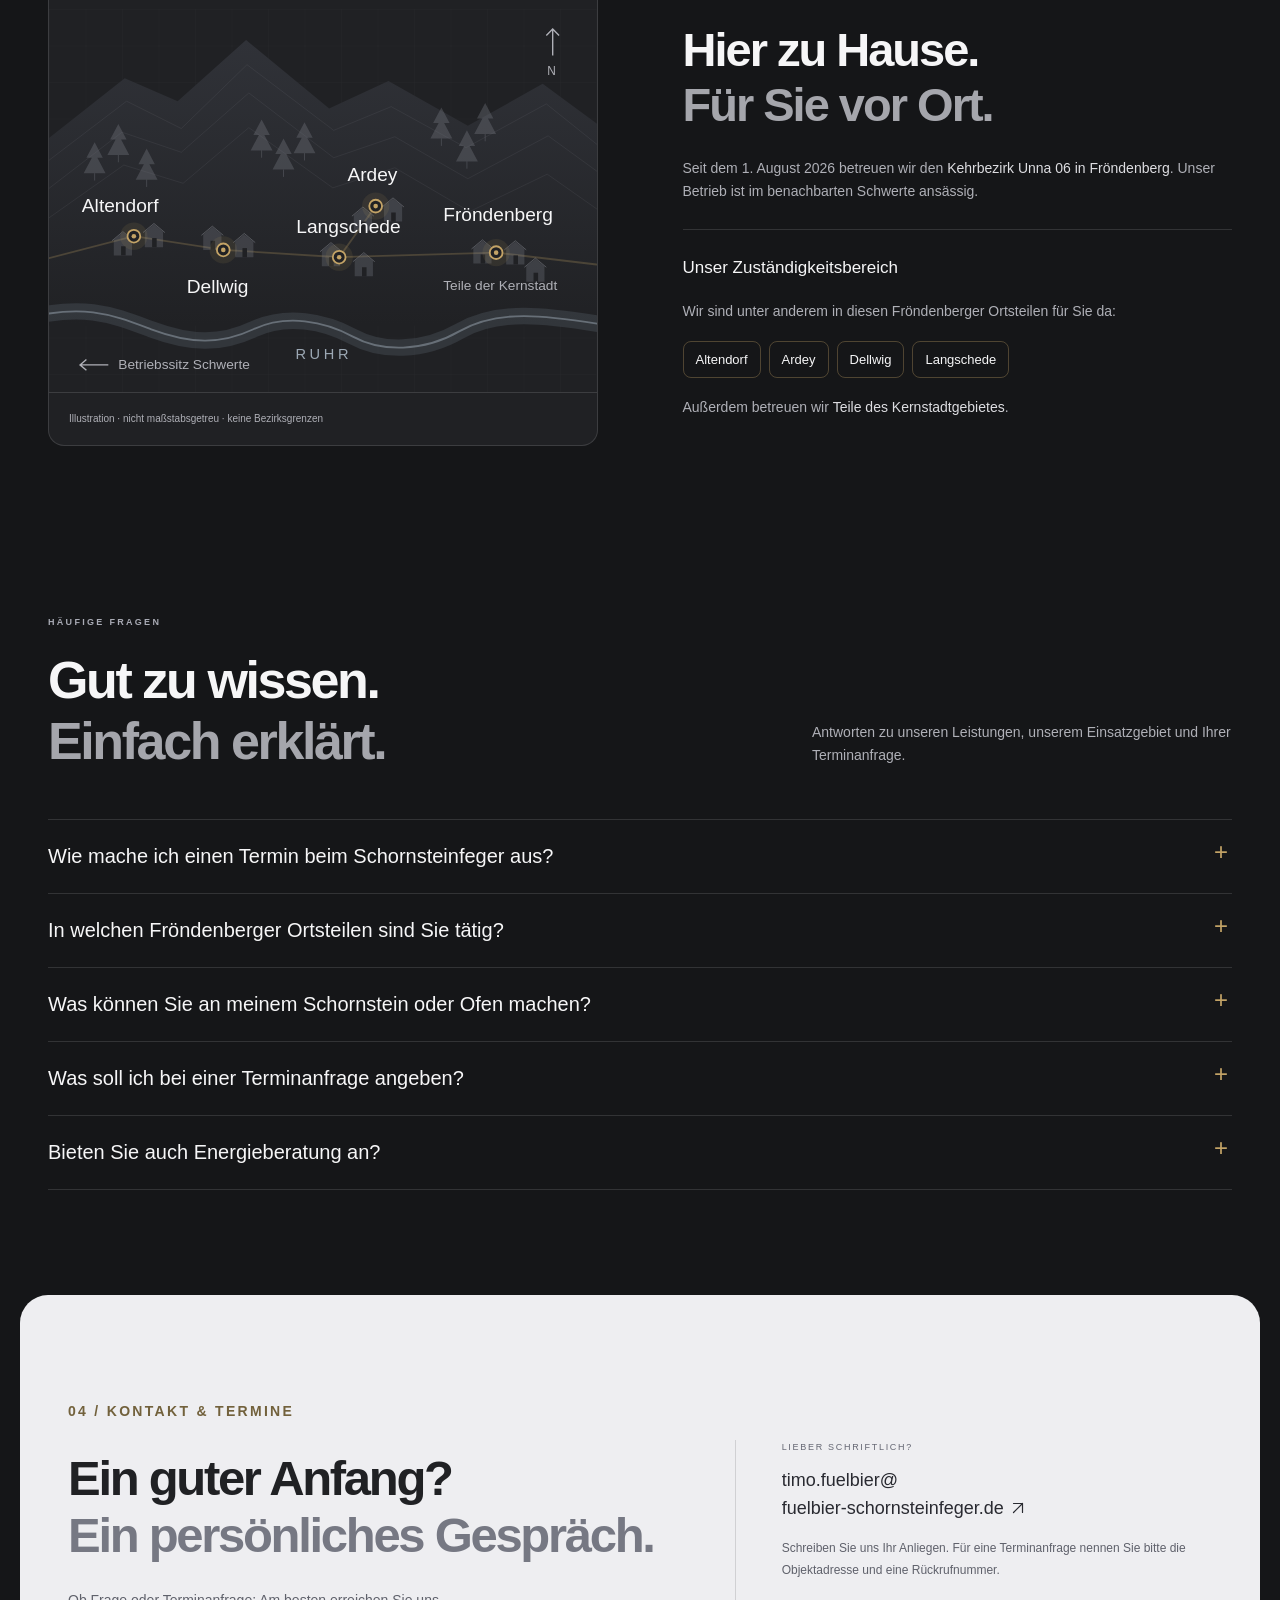
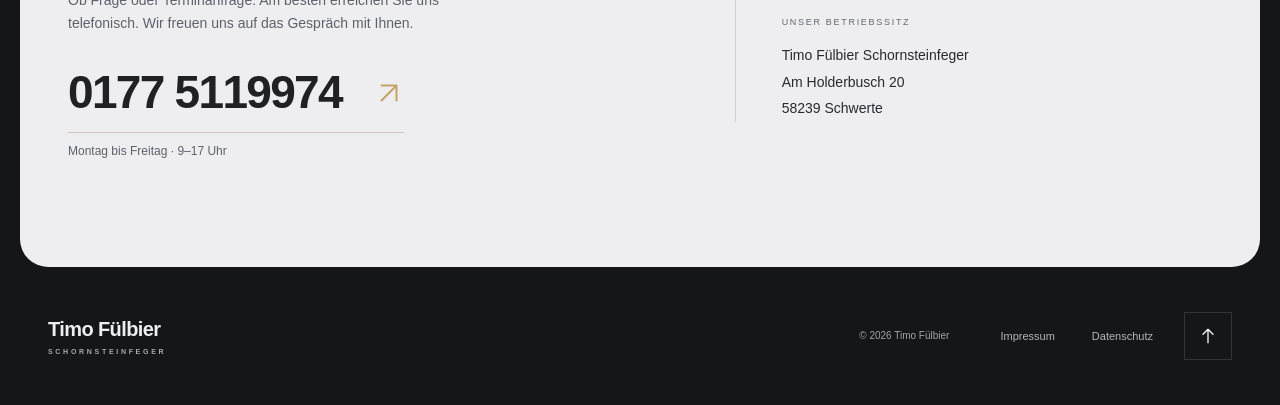
==== commit 2a31fbfe: "Restore clean hero and move business summary to about section" ====
--- a/index.html
+++ b/index.html
@@ -163,7 +163,7 @@
     <section class="hero modern-hero" id="start" tabindex="-1">
       <div class="container">
         <div class="modern-intro">
-          <div class="hero-main"><h1>Gutes Handwerk.<br><span>Ganz nah.</span></h1><p class="business-summary">Timo Fülbier Schornsteinfeger ist Ihr Meisterbetrieb mit Sitz in Schwerte. Im Kehrbezirk Unna 06 in Fröndenberg betreuen wir unter anderem Altendorf, Ardey, Dellwig, Langschede und Teile der Kernstadt. Wir übernehmen Überprüfungen, Kehrarbeiten, Gas-Hausschauen, Ofenreinigungen sowie Schornsteinquerschnitts- und Zuluftberechnungen. Termine vereinbaren Sie persönlich telefonisch.</p><ul class="hero-trust" aria-label="Was uns auszeichnet"><li>Meisterbetrieb</li><li>Regional in Fröndenberg</li><li>Persönlicher Kontakt</li></ul><a class="hero-call" href="tel:+491775119974">Jetzt anrufen / Termin anfragen<svg class="ui-icon" viewBox="0 0 24 24" fill="none" stroke="currentColor" stroke-width="1.6" stroke-linecap="round" stroke-linejoin="round" aria-hidden="true"><path d="M7 3h3l2 5-3 2c1 3 2 4 5 5l2-3 5 2v3c0 3-3 4-6 3C9 18 6 15 4 9 3 6 4 3 7 3Z"/></svg></a><p class="hero-hours">Telefonisch erreichbar: Mo–Fr, 9–17 Uhr</p></div>
+          <div class="hero-main"><h1>Gutes Handwerk.<br><span>Ganz nah.</span></h1></div>
           <div class="modern-intro-aside"><span class="intro-cross" aria-hidden="true"><svg class="ui-icon star-icon" viewBox="0 0 24 24" fill="none" stroke="currentColor" stroke-width="1.6" stroke-linecap="round" stroke-linejoin="round" aria-hidden="true" focusable="false"><path d="M12 2v20M2 12h20M5 5l14 14M5 19 19 5"/></svg></span><p>Für Ihr Zuhause in Fröndenberg. <br>Für Sicherheit im Alltag. <br>Und für das gute Gefühl, <br>einen Ansprechpartner zu haben.</p><a class="text-link" href="#leistungen">Leistungen entdecken <span aria-hidden="true"><svg class="ui-icon " viewBox="0 0 24 24" fill="none" stroke="currentColor" stroke-width="1.6" stroke-linecap="round" stroke-linejoin="round" aria-hidden="true" focusable="false"><path d="M6 18 18 6M6 6h12v12"/></svg></span></a></div>
         </div>
         <div class="modern-feature-grid">
@@ -211,6 +211,7 @@
     </section>
     <section class="team-section" id="team"><div class="container section">
       <div class="section-head"><div><p class="eyebrow">02 / ÜBER UNS</p><h2>Ihr Zuhause.<br><span>Unser Handwerk.</span></h2></div><p>Ein vertrautes Gesicht. Ein offenes Ohr. Und die Überzeugung, dass gute Arbeit mit persönlicher Betreuung beginnt.</p></div>
+      <p class="team-intro">Timo Fülbier Schornsteinfeger ist Ihr Meisterbetrieb mit Sitz in Schwerte. Im Kehrbezirk Unna 06 in Fröndenberg betreuen wir unter anderem Altendorf, Ardey, Dellwig, Langschede und Teile der Kernstadt. Wir übernehmen Überprüfungen, Kehrarbeiten, Gas-Hausschauen, Ofenreinigungen sowie Schornsteinquerschnitts- und Zuluftberechnungen. Termine vereinbaren Sie persönlich telefonisch.</p>
       <div class="team-grid">
         <article class="person"><div class="portrait"><span class="portrait-initials" aria-hidden="true">TF</span><span class="portrait-note">PLATZ FÜR EIN PERSÖNLICHES FOTO</span><span class="portrait-corner" aria-hidden="true"><svg class="ui-icon " viewBox="0 0 24 24" fill="none" stroke="currentColor" stroke-width="1.6" stroke-linecap="round" stroke-linejoin="round" aria-hidden="true" focusable="false"><path d="M6 18 18 6M6 6h12v12"/></svg></span></div><div class="person-heading"><h3>Timo Fülbier</h3><span>Inhaber · Schornsteinfegermeister</span></div><p>In Schwerte zu Hause, im Handwerk verwurzelt. Meine Ausbildung begann 2009 in Menden, Hemer und Lüdenscheid und endete 2012 mit dem erfolgreichen Abschluss. Anschließend arbeitete ich als Schornsteinfegergeselle in Iserlohn und führte meinen beruflichen Weg bis zum Meister fort.</p><p>2021 schloss ich die Weiterbildung zum Energieberater ab. Seit dem 1. August 2026 betreue ich den Kehrbezirk Unna 06 — mit dem Anspruch, bewährtes Handwerk und persönliche Kundenbetreuung miteinander zu verbinden.</p></article>
         <article class="person"><div class="portrait portrait-jan"><span class="portrait-initials" aria-hidden="true">JH</span><span class="portrait-note">PLATZ FÜR EIN PERSÖNLICHES FOTO</span><span class="portrait-corner" aria-hidden="true"><svg class="ui-icon " viewBox="0 0 24 24" fill="none" stroke="currentColor" stroke-width="1.6" stroke-linecap="round" stroke-linejoin="round" aria-hidden="true" focusable="false"><path d="M6 18 18 6M6 6h12v12"/></svg></span></div><div class="person-heading"><h3>Jan Hannig</h3><span>Langjähriger Mitarbeiter</span></div><p>Bewährte Zusammenarbeit bleibt bestehen: Jan Hannig wurde mit dem Betrieb übernommen und wird die Arbeiten im Kehrbezirk weiterhin zuverlässig durchführen.</p><p>Damit steht Ihnen auch nach der Übernahme ein vertrauter Ansprechpartner zur Seite.</p><div class="person-quote"><span aria-hidden="true">“</span>Persönlich vor Ort.<br>Verlässlich an Ihrer Seite.</div></article>
--- a/enhancements.css
+++ b/enhancements.css
@@ -18,21 +18,6 @@
 .js #navigation.open{display:flex}
 #navigation a{display:flex;align-items:center;min-height:48px;min-width:48px;padding:12px 8px;font-size:15px}
 html{scroll-padding-top:104px}
-.modern-hero{padding-top:20px}
-.modern-intro{grid-template-columns:1fr;gap:28px;margin-bottom:28px;align-items:start}
-.modern-intro h1{font-size:clamp(36px,10.8vw,58px);line-height:1.08;letter-spacing:-2px}
-.business-summary{margin-top:18px;padding-left:16px;border-left:2px solid var(--gold);font-size:15px;line-height:1.6;max-width:680px;color:#c5c6cd}
-.hero-trust{display:flex;flex-wrap:wrap;gap:8px 16px;list-style:none;padding:0;margin:18px 0;font-size:12px;color:#e4e4e9}
-.hero-trust li{display:flex;align-items:center;gap:7px}
-.hero-trust li:before{content:'';width:6px;height:6px;border-radius:50%;background:var(--gold);flex-shrink:0}
-.hero-call{display:flex;justify-content:space-between;align-items:center;gap:14px;min-height:48px;min-width:48px;background:var(--gold);color:#151618;border-radius:12px;padding:14px 16px;font-size:14px;font-weight:600;width:100%}
-.hero-call .ui-icon{width:21px;height:21px}
-.hero-call:hover{background:#d2b77f}
-.hero-hours{font-size:12px;margin-top:9px;color:#c5c6cd}
-.modern-intro-aside{padding:0;grid-template-columns:1fr;gap:12px}
-.modern-intro-aside .intro-cross{display:none}
-.modern-intro-aside .text-link{grid-column:auto;font-size:14px;min-height:48px}
-.modern-intro-aside p{font-size:14px}
 .tile-call,.text-link,.round-link,.contact-number,.email,.tile-hours a,.footer a,.footer button,.dialog-close{min-height:48px;min-width:48px}
 .tile-hours a,.footer a,.footer button{display:inline-flex;align-items:center}
 .tile-hours a{white-space:nowrap}
@@ -40,6 +25,7 @@
 .footer-links{align-items:center}.footer-links>a{justify-content:center}
 .round-link,.dialog-close{width:48px;height:48px}
 .email{display:block;overflow-wrap:anywhere}
+.team-intro{max-width:900px;margin-bottom:36px;font-size:15px;line-height:1.8}
 .faq-section{padding-top:64px}
 .faq-list{border-top:1px solid var(--line)}
 .faq-list details{border-bottom:1px solid var(--line);padding-block:8px}
@@ -52,11 +38,7 @@
 .faq-list p a{display:inline-flex;align-items:center;min-height:48px;min-width:48px;text-decoration:underline;text-underline-offset:4px;color:var(--text)}
 @media(min-width:601px){
  .header-inner{width:calc(100% - 64px);min-height:100px;gap:12px}.brand{max-width:180px;height:84px}
- .modern-hero{padding-top:32px}.modern-intro h1{font-size:64px;letter-spacing:-3px}
- .hero-call{width:max-content;gap:26px}.hero-trust{font-size:13px}
- .modern-intro{grid-template-columns:2.3fr 1fr;gap:32px;margin-bottom:40px}
- .modern-intro-aside{padding-top:12px}.modern-intro-aside .intro-cross{display:block}
- .business-summary{font-size:16px}.faq-list h3{font-size:20px}
+ .faq-list h3{font-size:20px}
 }
 @media(min-width:1101px){
  .header-inner{width:min(var(--max),calc(100% - 96px));min-height:110px;grid-template-columns:210px minmax(0,1fr) auto 48px;gap:20px}
@@ -64,8 +46,6 @@
  .header-email{grid-column:4}.header-phone{grid-column:3;grid-row:1;display:flex;min-height:48px;padding:11px 16px}
  #navigation,.js #navigation,.js #navigation.open{display:flex;position:static;grid-column:2;grid-row:1;flex-direction:row;justify-content:center;width:auto;padding:0;background:transparent;border:0;gap:16px}
  #navigation a{padding:12px 0;font-size:14px;border:0}
- .modern-hero{padding-top:40px}.modern-intro{grid-template-columns:3fr 1fr;gap:50px}
- .modern-intro h1{font-size:clamp(64px,6.9vw,99px);letter-spacing:-5px}
  html{scroll-padding-top:125px}
 }
-@media(prefers-reduced-motion:reduce){html{scroll-behavior:auto}.hero-call{transition:none}}
+@media(prefers-reduced-motion:reduce){html{scroll-behavior:auto}}
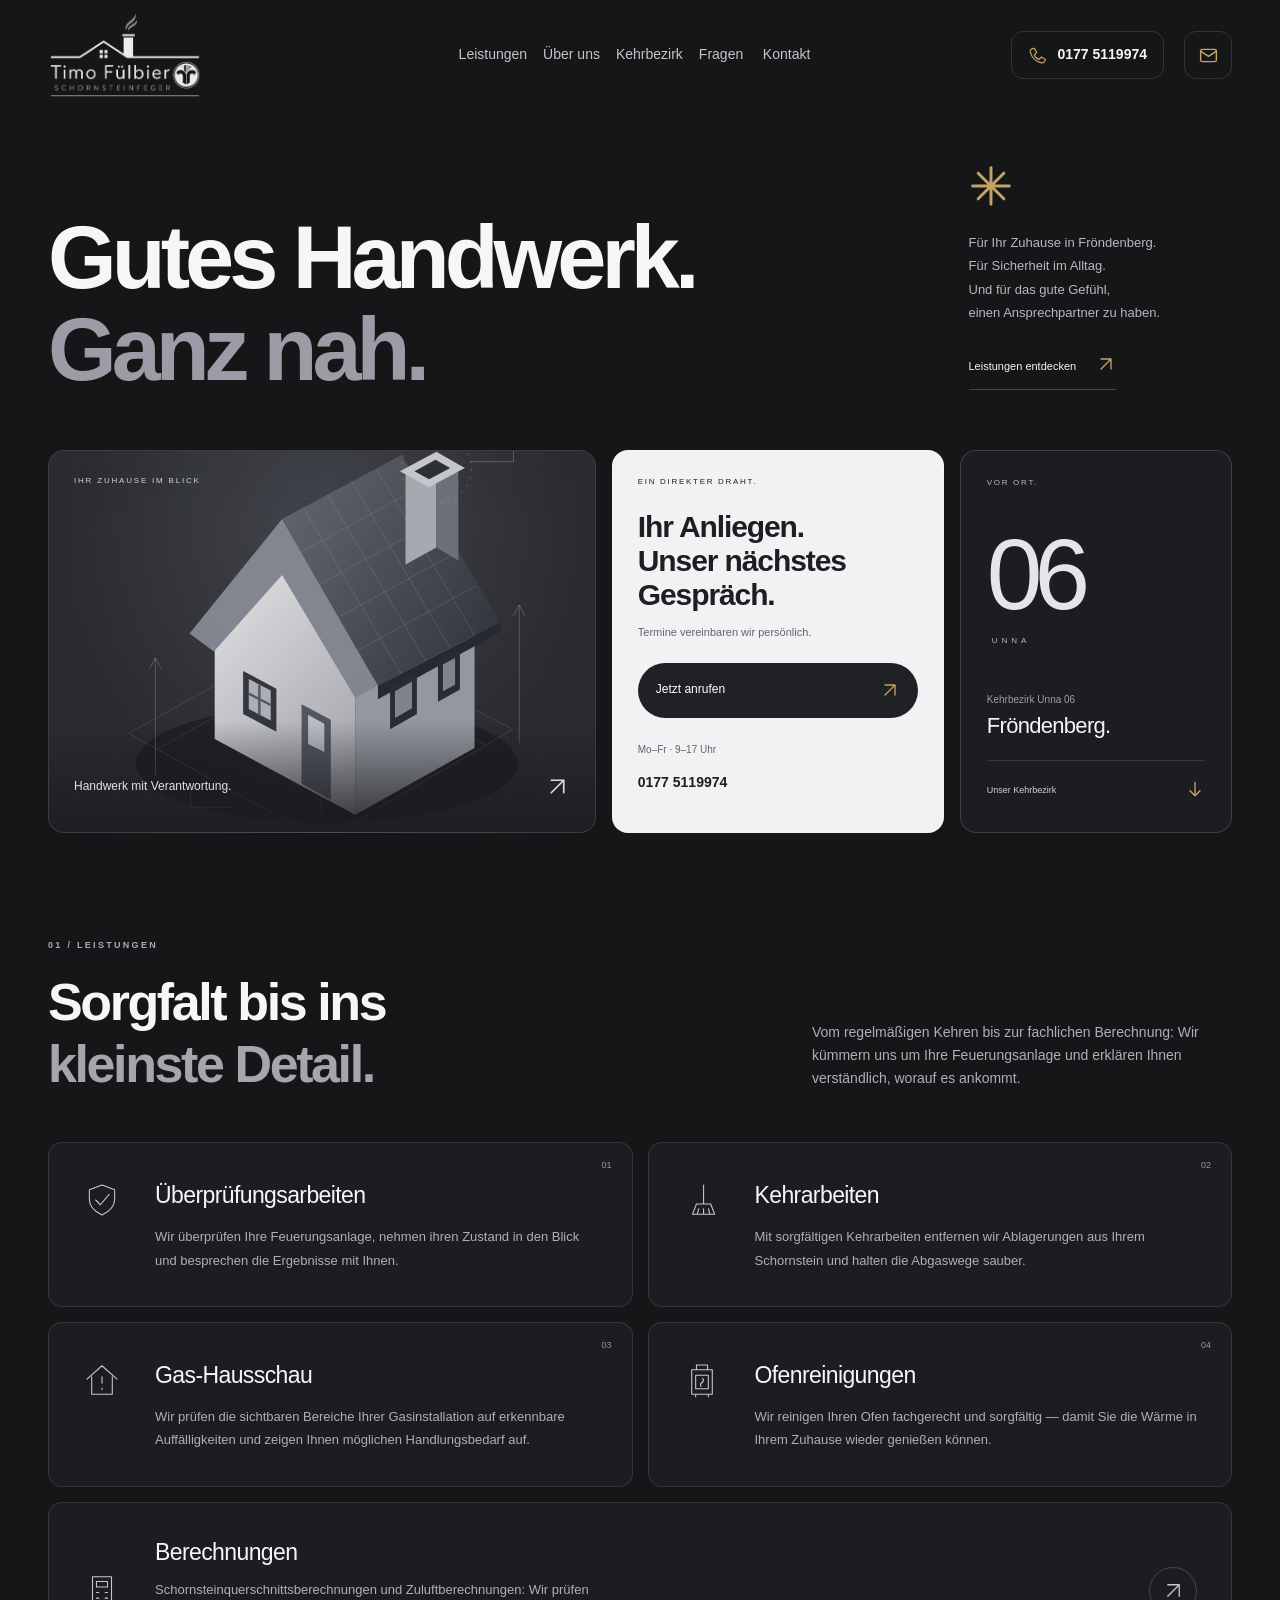
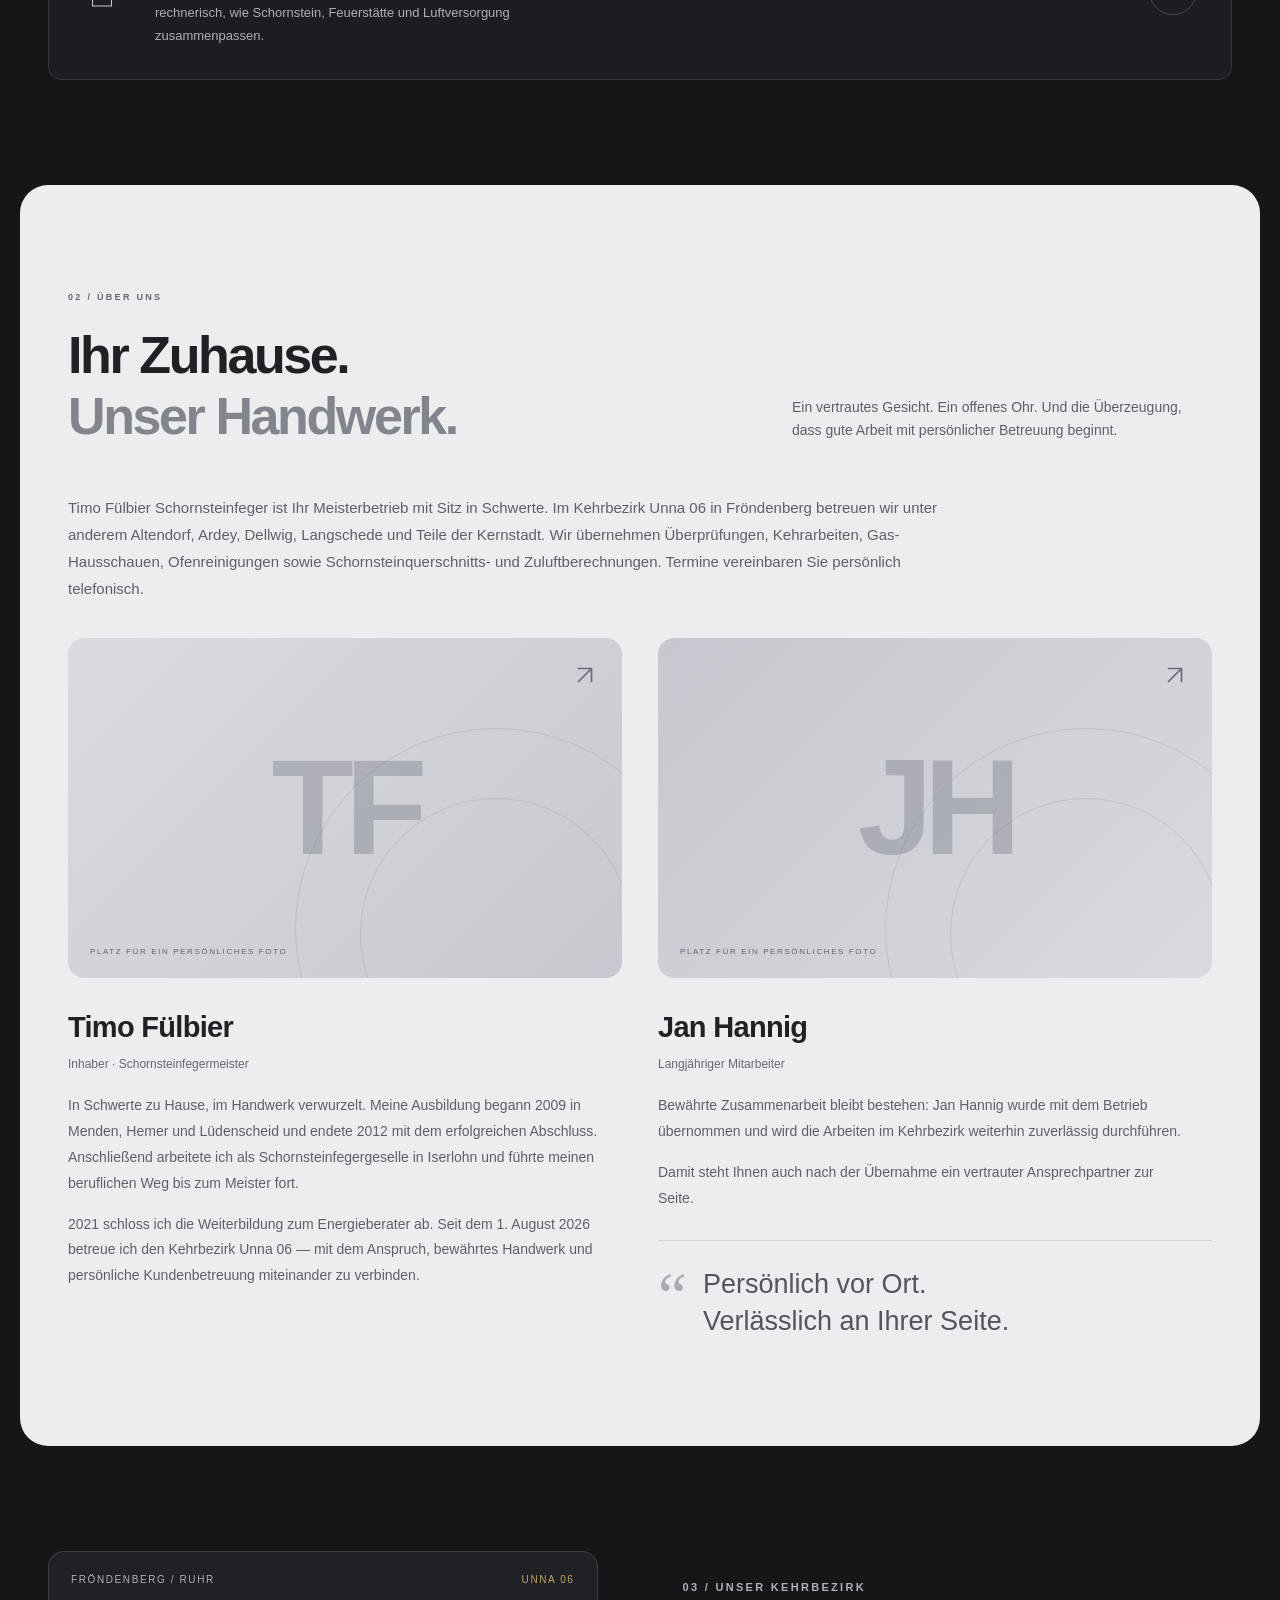
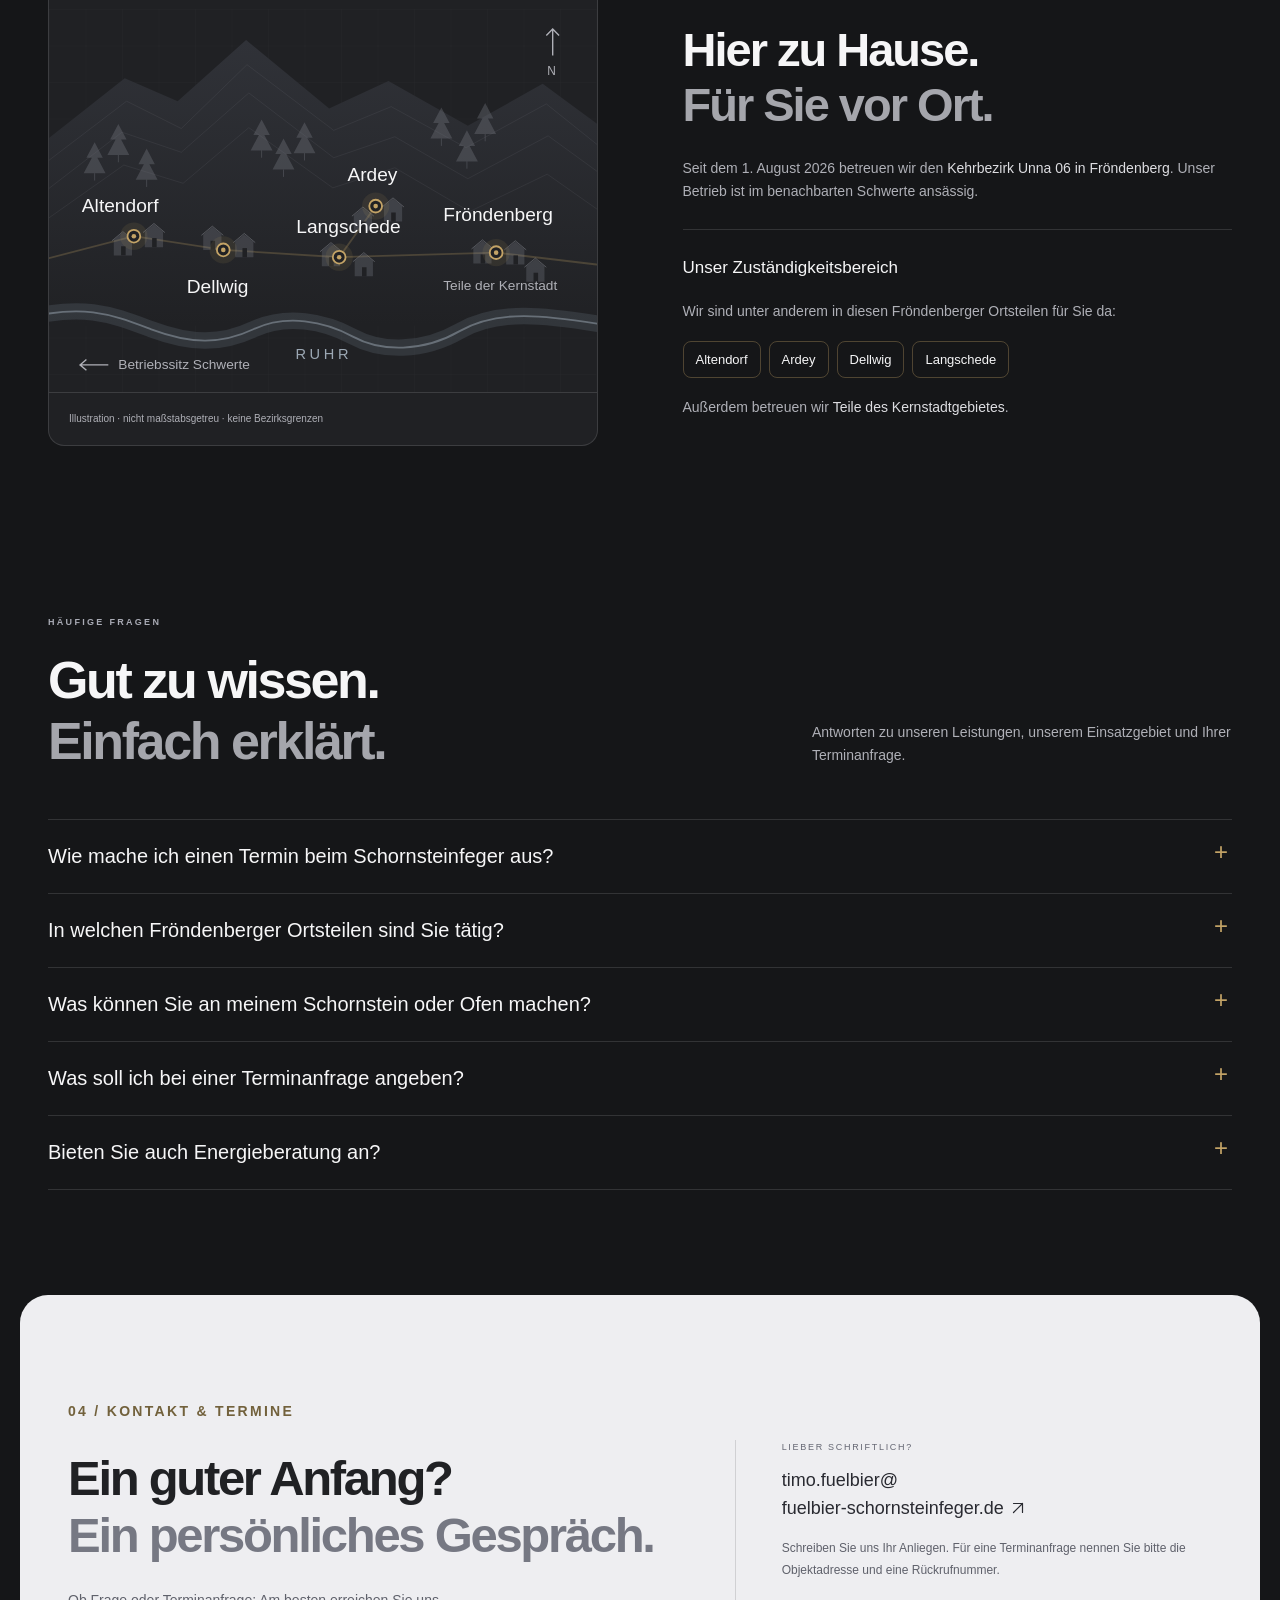
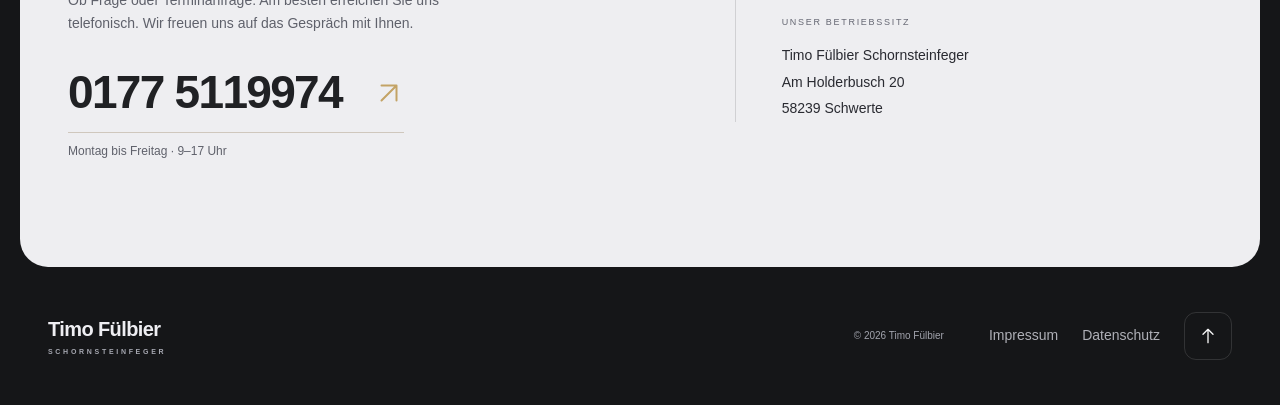
==== commit b6136cf5: "Add legal pages for Strato hosting and refine footer navigation" ====
--- a/index.html
+++ b/index.html
@@ -228,8 +228,6 @@
 <details><summary><h3>Bieten Sie auch Energieberatung an?</h3></summary><p>Timo Fülbier hat die Weiterbildung zum Energieberater 2021 erfolgreich abgeschlossen. Auf dieser Webseite führen wir dies als Qualifikation auf. Energieberatung ist aktuell keine hier angebotene Dienstleistung.</p></details></div></section>
     <section class="contact-section" id="kontakt"><div class="container section contact-grid"><div><p class="eyebrow">04 / KONTAKT & TERMINE</p><h2>Ein guter Anfang?<br><span>Ein persönliches Gespräch.</span></h2><p>Ob Frage oder Terminanfrage: Am besten erreichen Sie uns telefonisch. Wir freuen uns auf das Gespräch mit Ihnen.</p><a class="contact-number" href="tel:+491775119974">0177 5119974 <span aria-hidden="true"><svg class="ui-icon " viewBox="0 0 24 24" fill="none" stroke="currentColor" stroke-width="1.6" stroke-linecap="round" stroke-linejoin="round" aria-hidden="true" focusable="false"><path d="M6 18 18 6M6 6h12v12"/></svg></span></a><p class="contact-hours">Montag bis Freitag · 9–17 Uhr</p></div><div class="contact-details"><div><span class="detail-label">LIEBER SCHRIFTLICH?</span><a class="email" href="mailto:timo.fuelbier@fuelbier-schornsteinfeger.de">timo.fuelbier@<br>fuelbier-schornsteinfeger.de <span aria-hidden="true"><svg class="ui-icon " viewBox="0 0 24 24" fill="none" stroke="currentColor" stroke-width="1.6" stroke-linecap="round" stroke-linejoin="round" aria-hidden="true" focusable="false"><path d="M6 18 18 6M6 6h12v12"/></svg></span></a><p>Schreiben Sie uns Ihr Anliegen. Für eine Terminanfrage nennen Sie bitte die Objektadresse und eine Rückrufnummer.</p></div><div><span class="detail-label">UNSER BETRIEBSSITZ</span><address>Timo Fülbier Schornsteinfeger<br>Am Holderbusch 20<br>58239 Schwerte</address></div></div></div></section>
   </main>
-  <footer class="footer container"><a href="#start" class="footer-name">Timo Fülbier<span>SCHORNSTEINFEGER</span></a><span class="copyright">© 2026 Timo Fülbier</span><div class="footer-links"><button data-dialog="impressum">Impressum</button><button data-dialog="datenschutz">Datenschutz</button><a href="#start" aria-label="Zurück zum Seitenanfang"><svg class="ui-icon " viewBox="0 0 24 24" fill="none" stroke="currentColor" stroke-width="1.6" stroke-linecap="round" stroke-linejoin="round" aria-hidden="true" focusable="false"><path d="M12 20V4m-6 6 6-6 6 6"/></svg></a></div></footer>
-  <dialog id="impressum" aria-labelledby="impressum-title"><div class="dialog-header"><h2 id="impressum-title">Impressum</h2><button class="dialog-close" aria-label="Impressum schließen">×</button></div><p class="draft-note">Entwurf · Angaben vor Veröffentlichung vervollständigen</p><p>Timo Fülbier Schornsteinfeger<br>Am Holderbusch 20<br>58239 Schwerte</p><p>Telefon: <a href="tel:+491775119974">0177 5119974</a><br>E-Mail: <a href="mailto:timo.fuelbier@fuelbier-schornsteinfeger.de">timo.fuelbier@fuelbier-schornsteinfeger.de</a></p><p>Die berufsrechtlichen Angaben, zuständige Kammer und gegebenenfalls weitere Pflichtangaben werden vor der Veröffentlichung ergänzt.</p></dialog>
-  <dialog id="datenschutz" aria-labelledby="datenschutz-title"><div class="dialog-header"><h2 id="datenschutz-title">Datenschutz</h2><button class="dialog-close" aria-label="Datenschutz schließen">×</button></div><p class="draft-note">Entwurf · keine fertige Datenschutzerklärung</p><p>Diese Webseite verwendet keine Analysewerkzeuge, extern eingebundenen Schriftarten, Kontaktformulare oder eingebetteten Kartendienste.</p><p>Die Datenschutzerklärung wird vor Veröffentlichung auf das tatsächlich verwendete Hosting und die Verarbeitung von Kontaktanfragen abgestimmt.</p><p>Ansprechpartner: Timo Fülbier, Am Holderbusch 20, 58239 Schwerte.<br><a href="mailto:timo.fuelbier@fuelbier-schornsteinfeger.de">timo.fuelbier@fuelbier-schornsteinfeger.de</a></p></dialog>
+  <footer class="footer container"><a href="#start" class="footer-name">Timo Fülbier<span>SCHORNSTEINFEGER</span></a><span class="copyright">© 2026 Timo Fülbier</span><div class="footer-links"><a href="impressum.html">Impressum</a><a href="datenschutz.html">Datenschutz</a><a class="footer-top" href="#start" aria-label="Zurück zum Seitenanfang"><svg class="ui-icon " viewBox="0 0 24 24" fill="none" stroke="currentColor" stroke-width="1.6" stroke-linecap="round" stroke-linejoin="round" aria-hidden="true" focusable="false"><path d="M12 20V4m-6 6 6-6 6 6"/></svg></a></div></footer>
 </body>
 </html>
--- a/styles.css
+++ b/styles.css
@@ -1,9 +1,9 @@
 :root{--bg:#18191b;--surface:#222326;--text:#f5f5f6;--muted:#afb0b5;--gold:#c3a366;--line:#ffffff1c;--ink:#202124;--max:1220px}
-*{box-sizing:border-box}html{scroll-behavior:smooth;scroll-padding-top:120px}body{margin:0;background:var(--bg);color:var(--text);font-family:"Segoe UI",Arial,Helvetica,sans-serif;font-size:16px;line-height:1.65}a{color:inherit;text-decoration:none}button{font:inherit;color:inherit;cursor:pointer}button,a{-webkit-tap-highlight-color:transparent}button:focus-visible,a:focus-visible{outline:2px solid var(--gold);outline-offset:6px}svg{display:block}p,h1,h2,h3{margin:0}p{color:var(--muted)}.container{width:min(var(--max),calc(100% - 96px));margin-inline:auto}.skip-link{position:fixed;top:12px;left:12px;transform:translateY(-150%);z-index:100;background:var(--gold);color:var(--ink);padding:12px}.skip-link:focus{transform:none}.header{position:sticky;top:0;background:#18191bf5;backdrop-filter:blur(14px);z-index:20;border-bottom:1px solid var(--line)}.header-inner{width:min(1380px,calc(100% - 72px));margin:auto;min-height:100px;display:flex;align-items:center;gap:48px}.brand{width:194px;height:72px;display:block;overflow:hidden;background:#fff;border-radius:2px;flex-shrink:0}.brand img{width:100%;height:auto;transform:translateY(-29px)}nav{display:flex;gap:32px;margin-left:auto}nav a{font-size:14px;color:#c4c5c9;padding-block:16px;position:relative}nav a:hover,nav a.active{color:var(--gold)}nav a.active:after{content:'';position:absolute;height:2px;bottom:7px;background:var(--gold);left:0;right:0}.header-phone{border-left:1px solid var(--line);padding-left:30px;display:flex;gap:10px;align-items:center;font-size:14px;font-weight:600;white-space:nowrap}.header-phone svg{width:19px;height:19px;fill:none;stroke:var(--gold);stroke-width:1.5}.menu-toggle{display:none}.hero{padding-top:60px;overflow:hidden;background:radial-gradient(ellipse at 82% 35%,#77798012,transparent 60%)}.hero-grid{display:grid;grid-template-columns:1.08fr 1fr;gap:48px;align-items:center}.hero-copy{padding:30px 0 40px}.eyebrow{font-size:11px;letter-spacing:2.3px;font-weight:600;color:var(--gold);margin-bottom:26px;display:flex;align-items:center;gap:11px}.dot{width:6px;height:6px;border-radius:50%;background:var(--gold)}h1{font-size:clamp(54px,5.5vw,80px);line-height:1.06;letter-spacing:-3.8px;font-weight:500}h1 span{color:var(--gold)}.hero-description{font-size:17px;line-height:1.75;max-width:420px;margin-top:28px}.actions{display:flex;align-items:center;gap:30px;margin-top:35px}.button{display:inline-flex;align-items:center;justify-content:space-between;gap:34px;padding:16px 23px;font-size:14px;font-weight:600;border-radius:3px;transition:background .2s,transform .2s}.button-gold{background:var(--gold);color:var(--ink)}.button:hover{background:#ffffff;transform:translateY(-2px)}.button span{font-size:20px;font-weight:400}.text-link{display:inline-flex;align-items:center;gap:20px;font-size:14px;border-bottom:1px solid #c3a36655;padding-block:10px}.text-link:hover{color:var(--gold)}.availability{font-size:11px;margin-top:25px;display:flex;align-items:center;gap:9px}.mini-line{width:18px;height:1px;background:var(--gold)}.hero-art{position:relative;min-width:0;align-self:stretch;background:linear-gradient(145deg,#303136,#202124 75%);border:1px solid #ffffff0e;border-radius:4px;min-height:535px;overflow:hidden}.art-top,.art-bottom{position:absolute;left:24px;right:24px;display:flex;justify-content:space-between;font-size:8px;letter-spacing:1.5px;color:#b9bac0;z-index:1}.art-top{top:23px}.art-bottom{bottom:20px;font-size:8px;border-top:1px solid #ffffff15;padding-top:15px}.house{position:absolute;width:112%;max-width:none;left:-5%;top:1%;height:94%}.art-label{position:absolute;left:25px;bottom:78px;display:flex;align-items:center;gap:12px;font-size:15px;line-height:1.4}.art-label small{display:block;font-size:7px;letter-spacing:1.7px;color:#acadb3;margin-top:6px}.art-cross{color:var(--gold);font-size:32px;font-weight:200}.hero-foot{border-top:1px solid var(--line);display:flex;justify-content:space-between;align-items:center;margin-top:45px;padding:22px 0;color:#a6a7ad;font-size:11px}.hero-foot a{font-size:9px;letter-spacing:1.8px;display:flex;align-items:center;gap:20px}.hero-foot a span{font-size:18px}.credentials{background:#202124;border-block:1px solid var(--line)}.credentials-inner{display:flex;justify-content:space-between;padding-block:24px;font-size:12px;color:#d0d1d4;gap:24px}.credentials b{color:var(--gold);margin-right:14px;font-weight:400}.section{padding-block:100px}.section-head{display:flex;justify-content:space-between;align-items:flex-end;gap:50px;margin-bottom:47px}.section-head>p{max-width:395px;font-size:14px;margin-bottom:5px}.section-head .eyebrow{margin-bottom:20px}h2{font-size:clamp(34px,3.5vw,48px);line-height:1.18;font-weight:500;letter-spacing:-1.7px}h2 span{color:#a5a6ac}.services{display:grid;grid-template-columns:repeat(4,1fr);border-top:1px solid var(--line);border-left:1px solid var(--line)}.service{padding:32px 26px 34px;border-right:1px solid var(--line);border-bottom:1px solid var(--line);position:relative;transition:background .2s}.service:hover{background:#252629}.service-number{position:absolute;top:22px;right:24px;font-size:10px;color:#96979e}.service svg{width:37px;height:37px;stroke:var(--gold);stroke-width:1.35;fill:none;margin:9px 0 30px;stroke-linejoin:round;stroke-linecap:round}.service h3{font-size:17px;font-weight:500;letter-spacing:-.3px;margin-bottom:14px}.service p{font-size:13px;line-height:1.8}.service-wide{grid-column:1/-1;display:flex;align-items:center;gap:34px;padding:28px 32px}.service-wide svg{margin:0;flex-shrink:0}.service-wide>div{max-width:760px}.service-wide h3{margin-bottom:5px}.service-wide .service-number{right:94px;top:24px}.round-link{margin-left:auto;display:grid;place-items:center;min-width:44px;height:44px;border:1px solid #aaacb566;border-radius:50%;font-size:24px;color:var(--gold)}.team-section{background:#f2f2f3;color:var(--ink)}.team-section p{color:#5e6068}.team-section .eyebrow{color:#71603f}.team-section h2 span{color:#777982}.team-grid{display:grid;grid-template-columns:1fr 1fr;gap:60px}.portrait{height:300px;background:#dcdde0;position:relative;display:flex;align-items:center;justify-content:center;overflow:hidden}.portrait:before,.portrait:after{content:'';position:absolute;border:1px solid #90929d4a;border-radius:50%;width:400px;height:400px;top:90px;right:-75px}.portrait:after{width:270px;height:270px;top:160px;right:-10px}.portrait-jan{background:#d3d4d8}.portrait-initials{font-size:110px;font-weight:400;letter-spacing:-9px;color:#66697655;z-index:1}.portrait-note{position:absolute;bottom:20px;left:22px;letter-spacing:1.6px;font-size:8px;color:#5e616c}.portrait-corner{position:absolute;right:24px;top:16px;font-size:26px;color:#6a6d78}.person-heading{margin-top:26px;margin-bottom:18px;display:flex;flex-direction:column;gap:3px}.person h3{font-size:26px;font-weight:500;letter-spacing:-.7px}.person-heading span{font-size:12px;color:#656872}.person p{font-size:14px;line-height:1.85;margin-top:15px}.person-quote{margin-top:28px;padding-top:25px;border-top:1px solid #62646f33;font-size:24px;line-height:1.4;color:#555862;position:relative;padding-left:45px}.person-quote>span{position:absolute;left:0;top:10px;font-family:Georgia,serif;font-size:65px;color:#a0a2ac}.district-section{display:grid;grid-template-columns:1fr 1fr;gap:85px;align-items:center}.district-art{height:365px;position:relative;background:#222326;border:1px solid var(--line);overflow:hidden}.district-art svg{width:100%;height:100%}.district-overline{position:absolute;left:22px;top:20px;font-size:8px;letter-spacing:1.6px;color:#a9abb3}.map-label{position:absolute;font-size:14px;line-height:1.4}.map-label span{display:block;font-size:7px;letter-spacing:1.3px;margin-top:3px;color:var(--gold)}.map-fr{left:65%;top:58%}.map-sch{left:13%;top:75%;font-size:12px;color:#b4b6bf}.map-sch span{color:#979aa5}.map-note{position:absolute;bottom:13px;left:22px;font-size:8px;color:#a7a9b3}.district-copy h2{margin-bottom:24px}.district-copy p:not(.eyebrow){font-size:14px;margin-top:18px}.district-copy strong{color:#dddde1;font-weight:500}.district-copy .text-link{margin-top:19px}.contact-section{background:#202124;color:var(--text);border-top:1px solid var(--line)}.contact-grid{display:grid;grid-template-columns:1.25fr 1fr;gap:100px}.contact-section .eyebrow{color:#b4b5bc}.contact-section h2{font-size:42px}.contact-section h2 span{color:#a7a9b1}.contact-section p{color:#afb1ba;font-size:14px}.contact-grid>div>p:not(.eyebrow){max-width:410px;margin-top:24px}.contact-number{font-size:clamp(30px,3.2vw,45px);font-weight:500;letter-spacing:-1.7px;display:inline-flex;gap:32px;align-items:center;line-height:1.3;margin-top:28px;white-space:nowrap}.contact-number:hover{text-decoration:underline;text-underline-offset:8px}.contact-number span{font-size:32px}.contact-grid>div>p.contact-hours{margin-top:9px;font-size:12px}.contact-details{padding-left:46px;border-left:1px solid #ffffff20;align-self:center}.contact-details>div+div{margin-top:34px}.detail-label{display:block;font-size:9px;letter-spacing:1.7px;color:#a8aab4;margin-bottom:12px}.email{font-size:18px;line-height:1.55;overflow-wrap:anywhere}.email:hover{text-decoration:underline;text-underline-offset:4px}.contact-details p{font-size:12px;line-height:1.8;margin-top:15px}.contact-details address{font-style:normal;font-size:14px;line-height:1.9}.footer{display:flex;align-items:center;gap:45px;padding-block:38px}.footer-name{font-size:20px;line-height:1.3;letter-spacing:-.6px}.footer-name span{display:block;font-size:7px;letter-spacing:2.7px;color:#a6a8b1;margin-top:5px}.copyright{margin-left:auto;color:#a2a4ad;font-size:10px}.footer-links{display:flex;align-items:center;gap:25px}.footer-links button{border:0;background:transparent;font-size:11px;color:#b4b6bf;min-height:44px}.footer-links a{display:grid;place-items:center;width:44px;height:44px;border:1px solid var(--line)}.mobile-call{display:none}dialog{background:#f3f3f5;color:var(--ink);border:0;border-radius:5px;padding:34px;max-width:620px;width:calc(100% - 32px);max-height:85vh}dialog::backdrop{background:#101114cc;backdrop-filter:blur(4px)}dialog h2{font-size:28px}dialog p{color:#51535d;font-size:14px;margin-top:20px;overflow-wrap:anywhere}dialog a{text-decoration:underline}dialog a:focus-visible,dialog button:focus-visible{outline-color:#5e5135}.dialog-header{display:flex;align-items:center;justify-content:space-between;gap:20px}.dialog-close{background:transparent;border:1px solid #75778355;min-width:44px;height:44px;font-size:28px;line-height:1}.draft-note{border-left:3px solid #937749;padding-left:12px}.hero:focus{outline:none}
+*{box-sizing:border-box}html{scroll-behavior:smooth;scroll-padding-top:120px}body{margin:0;background:var(--bg);color:var(--text);font-family:"Segoe UI",Arial,Helvetica,sans-serif;font-size:16px;line-height:1.65}a{color:inherit;text-decoration:none}button{font:inherit;color:inherit;cursor:pointer}button,a{-webkit-tap-highlight-color:transparent}button:focus-visible,a:focus-visible{outline:2px solid var(--gold);outline-offset:6px}svg{display:block}p,h1,h2,h3{margin:0}p{color:var(--muted)}.container{width:min(var(--max),calc(100% - 96px));margin-inline:auto}.skip-link{position:fixed;top:12px;left:12px;transform:translateY(-150%);z-index:100;background:var(--gold);color:var(--ink);padding:12px}.skip-link:focus{transform:none}.header{position:sticky;top:0;background:#18191bf5;backdrop-filter:blur(14px);z-index:20;border-bottom:1px solid var(--line)}.header-inner{width:min(1380px,calc(100% - 72px));margin:auto;min-height:100px;display:flex;align-items:center;gap:48px}.brand{width:194px;height:72px;display:block;overflow:hidden;background:#fff;border-radius:2px;flex-shrink:0}.brand img{width:100%;height:auto;transform:translateY(-29px)}nav{display:flex;gap:32px;margin-left:auto}nav a{font-size:14px;color:#c4c5c9;padding-block:16px;position:relative}nav a:hover,nav a.active{color:var(--gold)}nav a.active:after{content:'';position:absolute;height:2px;bottom:7px;background:var(--gold);left:0;right:0}.header-phone{border-left:1px solid var(--line);padding-left:30px;display:flex;gap:10px;align-items:center;font-size:14px;font-weight:600;white-space:nowrap}.header-phone svg{width:19px;height:19px;fill:none;stroke:var(--gold);stroke-width:1.5}.menu-toggle{display:none}.hero{padding-top:60px;overflow:hidden;background:radial-gradient(ellipse at 82% 35%,#77798012,transparent 60%)}.hero-grid{display:grid;grid-template-columns:1.08fr 1fr;gap:48px;align-items:center}.hero-copy{padding:30px 0 40px}.eyebrow{font-size:11px;letter-spacing:2.3px;font-weight:600;color:var(--gold);margin-bottom:26px;display:flex;align-items:center;gap:11px}.dot{width:6px;height:6px;border-radius:50%;background:var(--gold)}h1{font-size:clamp(54px,5.5vw,80px);line-height:1.06;letter-spacing:-3.8px;font-weight:500}h1 span{color:var(--gold)}.hero-description{font-size:17px;line-height:1.75;max-width:420px;margin-top:28px}.actions{display:flex;align-items:center;gap:30px;margin-top:35px}.button{display:inline-flex;align-items:center;justify-content:space-between;gap:34px;padding:16px 23px;font-size:14px;font-weight:600;border-radius:3px;transition:background .2s,transform .2s}.button-gold{background:var(--gold);color:var(--ink)}.button:hover{background:#ffffff;transform:translateY(-2px)}.button span{font-size:20px;font-weight:400}.text-link{display:inline-flex;align-items:center;gap:20px;font-size:14px;border-bottom:1px solid #c3a36655;padding-block:10px}.text-link:hover{color:var(--gold)}.availability{font-size:11px;margin-top:25px;display:flex;align-items:center;gap:9px}.mini-line{width:18px;height:1px;background:var(--gold)}.hero-art{position:relative;min-width:0;align-self:stretch;background:linear-gradient(145deg,#303136,#202124 75%);border:1px solid #ffffff0e;border-radius:4px;min-height:535px;overflow:hidden}.art-top,.art-bottom{position:absolute;left:24px;right:24px;display:flex;justify-content:space-between;font-size:8px;letter-spacing:1.5px;color:#b9bac0;z-index:1}.art-top{top:23px}.art-bottom{bottom:20px;font-size:8px;border-top:1px solid #ffffff15;padding-top:15px}.house{position:absolute;width:112%;max-width:none;left:-5%;top:1%;height:94%}.art-label{position:absolute;left:25px;bottom:78px;display:flex;align-items:center;gap:12px;font-size:15px;line-height:1.4}.art-label small{display:block;font-size:7px;letter-spacing:1.7px;color:#acadb3;margin-top:6px}.art-cross{color:var(--gold);font-size:32px;font-weight:200}.hero-foot{border-top:1px solid var(--line);display:flex;justify-content:space-between;align-items:center;margin-top:45px;padding:22px 0;color:#a6a7ad;font-size:11px}.hero-foot a{font-size:9px;letter-spacing:1.8px;display:flex;align-items:center;gap:20px}.hero-foot a span{font-size:18px}.credentials{background:#202124;border-block:1px solid var(--line)}.credentials-inner{display:flex;justify-content:space-between;padding-block:24px;font-size:12px;color:#d0d1d4;gap:24px}.credentials b{color:var(--gold);margin-right:14px;font-weight:400}.section{padding-block:100px}.section-head{display:flex;justify-content:space-between;align-items:flex-end;gap:50px;margin-bottom:47px}.section-head>p{max-width:395px;font-size:14px;margin-bottom:5px}.section-head .eyebrow{margin-bottom:20px}h2{font-size:clamp(34px,3.5vw,48px);line-height:1.18;font-weight:500;letter-spacing:-1.7px}h2 span{color:#a5a6ac}.services{display:grid;grid-template-columns:repeat(4,1fr);border-top:1px solid var(--line);border-left:1px solid var(--line)}.service{padding:32px 26px 34px;border-right:1px solid var(--line);border-bottom:1px solid var(--line);position:relative;transition:background .2s}.service:hover{background:#252629}.service-number{position:absolute;top:22px;right:24px;font-size:10px;color:#96979e}.service svg{width:37px;height:37px;stroke:var(--gold);stroke-width:1.35;fill:none;margin:9px 0 30px;stroke-linejoin:round;stroke-linecap:round}.service h3{font-size:17px;font-weight:500;letter-spacing:-.3px;margin-bottom:14px}.service p{font-size:13px;line-height:1.8}.service-wide{grid-column:1/-1;display:flex;align-items:center;gap:34px;padding:28px 32px}.service-wide svg{margin:0;flex-shrink:0}.service-wide>div{max-width:760px}.service-wide h3{margin-bottom:5px}.service-wide .service-number{right:94px;top:24px}.round-link{margin-left:auto;display:grid;place-items:center;min-width:44px;height:44px;border:1px solid #aaacb566;border-radius:50%;font-size:24px;color:var(--gold)}.team-section{background:#f2f2f3;color:var(--ink)}.team-section p{color:#5e6068}.team-section .eyebrow{color:#71603f}.team-section h2 span{color:#777982}.team-grid{display:grid;grid-template-columns:1fr 1fr;gap:60px}.portrait{height:300px;background:#dcdde0;position:relative;display:flex;align-items:center;justify-content:center;overflow:hidden}.portrait:before,.portrait:after{content:'';position:absolute;border:1px solid #90929d4a;border-radius:50%;width:400px;height:400px;top:90px;right:-75px}.portrait:after{width:270px;height:270px;top:160px;right:-10px}.portrait-jan{background:#d3d4d8}.portrait-initials{font-size:110px;font-weight:400;letter-spacing:-9px;color:#66697655;z-index:1}.portrait-note{position:absolute;bottom:20px;left:22px;letter-spacing:1.6px;font-size:8px;color:#5e616c}.portrait-corner{position:absolute;right:24px;top:16px;font-size:26px;color:#6a6d78}.person-heading{margin-top:26px;margin-bottom:18px;display:flex;flex-direction:column;gap:3px}.person h3{font-size:26px;font-weight:500;letter-spacing:-.7px}.person-heading span{font-size:12px;color:#656872}.person p{font-size:14px;line-height:1.85;margin-top:15px}.person-quote{margin-top:28px;padding-top:25px;border-top:1px solid #62646f33;font-size:24px;line-height:1.4;color:#555862;position:relative;padding-left:45px}.person-quote>span{position:absolute;left:0;top:10px;font-family:Georgia,serif;font-size:65px;color:#a0a2ac}.district-section{display:grid;grid-template-columns:1fr 1fr;gap:85px;align-items:center}.district-art{height:365px;position:relative;background:#222326;border:1px solid var(--line);overflow:hidden}.district-art svg{width:100%;height:100%}.district-overline{position:absolute;left:22px;top:20px;font-size:8px;letter-spacing:1.6px;color:#a9abb3}.map-label{position:absolute;font-size:14px;line-height:1.4}.map-label span{display:block;font-size:7px;letter-spacing:1.3px;margin-top:3px;color:var(--gold)}.map-fr{left:65%;top:58%}.map-sch{left:13%;top:75%;font-size:12px;color:#b4b6bf}.map-sch span{color:#979aa5}.map-note{position:absolute;bottom:13px;left:22px;font-size:8px;color:#a7a9b3}.district-copy h2{margin-bottom:24px}.district-copy p:not(.eyebrow){font-size:14px;margin-top:18px}.district-copy strong{color:#dddde1;font-weight:500}.district-copy .text-link{margin-top:19px}.contact-section{background:#202124;color:var(--text);border-top:1px solid var(--line)}.contact-grid{display:grid;grid-template-columns:1.25fr 1fr;gap:100px}.contact-section .eyebrow{color:#b4b5bc}.contact-section h2{font-size:42px}.contact-section h2 span{color:#a7a9b1}.contact-section p{color:#afb1ba;font-size:14px}.contact-grid>div>p:not(.eyebrow){max-width:410px;margin-top:24px}.contact-number{font-size:clamp(30px,3.2vw,45px);font-weight:500;letter-spacing:-1.7px;display:inline-flex;gap:32px;align-items:center;line-height:1.3;margin-top:28px;white-space:nowrap}.contact-number:hover{text-decoration:underline;text-underline-offset:8px}.contact-number span{font-size:32px}.contact-grid>div>p.contact-hours{margin-top:9px;font-size:12px}.contact-details{padding-left:46px;border-left:1px solid #ffffff20;align-self:center}.contact-details>div+div{margin-top:34px}.detail-label{display:block;font-size:9px;letter-spacing:1.7px;color:#a8aab4;margin-bottom:12px}.email{font-size:18px;line-height:1.55;overflow-wrap:anywhere}.email:hover{text-decoration:underline;text-underline-offset:4px}.contact-details p{font-size:12px;line-height:1.8;margin-top:15px}.contact-details address{font-style:normal;font-size:14px;line-height:1.9}.footer{display:flex;align-items:center;gap:45px;padding-block:38px}.footer-name{font-size:20px;line-height:1.3;letter-spacing:-.6px}.footer-name span{display:block;font-size:7px;letter-spacing:2.7px;color:#a6a8b1;margin-top:5px}.copyright{margin-left:auto;color:#a2a4ad;font-size:10px}.footer-links{display:flex;align-items:center;gap:25px}.footer-links button{border:0;background:transparent;font-size:11px;color:#b4b6bf;min-height:44px}.footer-links .footer-top{display:grid;place-items:center;width:48px;height:48px;border:1px solid var(--line)}.mobile-call{display:none}dialog{background:#f3f3f5;color:var(--ink);border:0;border-radius:5px;padding:34px;max-width:620px;width:calc(100% - 32px);max-height:85vh}dialog::backdrop{background:#101114cc;backdrop-filter:blur(4px)}dialog h2{font-size:28px}dialog p{color:#51535d;font-size:14px;margin-top:20px;overflow-wrap:anywhere}dialog a{text-decoration:underline}dialog a:focus-visible,dialog button:focus-visible{outline-color:#5e5135}.dialog-header{display:flex;align-items:center;justify-content:space-between;gap:20px}.dialog-close{background:transparent;border:1px solid #75778355;min-width:44px;height:44px;font-size:28px;line-height:1}.draft-note{border-left:3px solid #937749;padding-left:12px}.hero:focus{outline:none}
 @media(min-width:1500px){.hero{padding-top:80px}.hero-art{min-height:575px}.hero-copy{padding-block:50px}}
 @media(max-width:1100px){.header-inner{gap:22px;width:calc(100% - 48px)}nav{gap:22px}.header-phone{padding-left:22px}.container{width:calc(100% - 64px)}.hero-grid{gap:26px}.hero-art{min-height:500px}.hero-copy h1{font-size:64px}.actions{gap:22px}.section{padding-block:80px}.service{padding-inline:20px}.service h3{font-size:16px}.contact-grid{gap:55px}.contact-details{padding-left:30px}.contact-section h2{font-size:36px}.district-section{gap:45px}}
 @media(max-width:850px){html{scroll-padding-top:95px}.header-inner{min-height:86px;gap:20px}.brand{width:165px;height:62px}.brand img{transform:translateY(-24px)}.menu-toggle{display:flex;align-items:center;gap:12px;background:transparent;border:1px solid var(--line);border-radius:3px;min-height:44px;padding:9px 14px;font-size:12px;margin-left:auto}.burger{width:18px;height:12px;border-top:1px solid var(--text);border-bottom:1px solid var(--text);position:relative}.burger:before{content:'';position:absolute;left:0;right:0;top:5px;border-top:1px solid var(--text)}nav{display:none;position:absolute;top:100%;left:0;right:0;background:#222326;border-bottom:1px solid var(--line);padding:15px 32px;margin:0;flex-direction:column;gap:0}nav.open{display:flex}nav a{padding:14px 0;border-bottom:1px solid var(--line)}nav a:last-child{border:0}nav a.active:after{display:none}.header-phone{border:0;padding:0;font-size:12px}.hero{padding-top:35px}.hero-copy h1{font-size:54px;letter-spacing:-2.7px}.hero-description{font-size:15px}.hero-art{min-height:450px}.actions{gap:18px;align-items:flex-start;flex-direction:column}.hero-foot{margin-top:24px}.credentials-inner{font-size:10px;gap:14px}.credentials b{margin-right:7px}.section-head{gap:30px}.section-head>p{max-width:320px}.services{grid-template-columns:repeat(2,1fr)}.service{padding:28px}.service-wide{padding:26px;gap:24px}.team-grid{gap:30px}.portrait{height:240px}.district-section{gap:30px}.district-art{height:330px}.contact-grid{gap:35px}.contact-section h2{font-size:32px}.contact-number{font-size:32px;gap:18px}.email{font-size:16px}.footer{gap:20px}.footer-links{gap:14px}}
-@media(max-width:600px){.container{width:calc(100% - 40px)}.header-inner{width:calc(100% - 32px);min-height:80px}.brand{width:155px;height:58px}.brand img{transform:translateY(-23px)}.header-phone{display:none}.hero{padding-top:21px}.hero-grid{grid-template-columns:1fr;gap:10px}.hero-copy{padding:24px 0 30px}.eyebrow{font-size:9px;letter-spacing:1.8px;margin-bottom:21px}.hero-copy h1{font-size:clamp(47px,12vw,68px);letter-spacing:-2.6px}.hero-description{font-size:15px;margin-top:23px;max-width:350px}.actions{flex-direction:row;gap:22px;align-items:center;margin-top:27px}.button{padding:14px 17px;font-size:12px;gap:18px}.text-link{font-size:12px;gap:12px}.availability{font-size:10px;margin-top:21px}.hero-art{min-height:365px}.house{width:100%;left:0;top:-11%;height:119%}.art-top,.art-bottom{left:18px;right:18px;font-size:6px}.art-label{bottom:66px;left:19px;font-size:13px}.art-label small{font-size:6px}.hero-foot{margin-top:25px;padding-block:20px;font-size:9px}.hero-foot a{font-size:7px;gap:10px}.credentials-inner{flex-direction:column;align-items:flex-start;padding-block:20px;gap:11px;font-size:12px}.credentials b{margin-right:12px}.section{padding-block:62px}.section-head{display:block;margin-bottom:30px}h2{font-size:36px;letter-spacing:-1.4px}.section-head>p{margin-top:24px;max-width:100%;font-size:14px}.service{padding:25px 18px}.service svg{width:32px;height:32px;margin-bottom:25px}.service h3{font-size:15px;overflow-wrap:anywhere}.service p{font-size:12px}.service-number{right:18px;top:17px}.service-wide{gap:17px;flex-wrap:wrap;padding:24px 18px}.service-wide>div{flex:1;min-width:170px}.service-wide .service-number{display:none}.service-wide .round-link{display:none}.service-wide h3{margin-bottom:10px}.team-grid{grid-template-columns:1fr;gap:42px}.portrait{height:280px}.portrait-initials{font-size:115px}.person-heading{margin-top:20px}.person h3{font-size:26px}.person p{font-size:14px}.person-quote{font-size:22px;margin-top:24px}.district-section{grid-template-columns:1fr;gap:35px}.district-copy{order:-1}.district-art{height:310px}.contact-grid{grid-template-columns:1fr;gap:36px}.contact-section h2{font-size:34px}.contact-number{font-size:38px;letter-spacing:-1.5px;gap:20px}.contact-details{padding-left:0;padding-top:30px;border-left:0;border-top:1px solid #ffffff20}.email{font-size:19px}.footer{padding-block:30px 98px;flex-wrap:wrap;justify-content:space-between;gap:22px}.copyright{margin-left:0}.footer-links{width:100%;justify-content:space-between;gap:15px}.footer-links a{margin-left:auto}.mobile-call{display:flex;position:fixed;bottom:12px;left:16px;right:16px;z-index:15;background:var(--gold);color:var(--ink);min-height:54px;align-items:center;gap:13px;padding:12px 20px;border-radius:4px;box-shadow:0 6px 24px #0006;font-size:14px;font-weight:600}.mobile-call small{font-size:10px;font-weight:400;margin-left:auto}.mobile-call>span{font-size:24px}.contact-section{scroll-margin-bottom:70px}}
+@media(max-width:600px){.container{width:calc(100% - 40px)}.header-inner{width:calc(100% - 32px);min-height:80px}.brand{width:155px;height:58px}.brand img{transform:translateY(-23px)}.header-phone{display:none}.hero{padding-top:21px}.hero-grid{grid-template-columns:1fr;gap:10px}.hero-copy{padding:24px 0 30px}.eyebrow{font-size:9px;letter-spacing:1.8px;margin-bottom:21px}.hero-copy h1{font-size:clamp(47px,12vw,68px);letter-spacing:-2.6px}.hero-description{font-size:15px;margin-top:23px;max-width:350px}.actions{flex-direction:row;gap:22px;align-items:center;margin-top:27px}.button{padding:14px 17px;font-size:12px;gap:18px}.text-link{font-size:12px;gap:12px}.availability{font-size:10px;margin-top:21px}.hero-art{min-height:365px}.house{width:100%;left:0;top:-11%;height:119%}.art-top,.art-bottom{left:18px;right:18px;font-size:6px}.art-label{bottom:66px;left:19px;font-size:13px}.art-label small{font-size:6px}.hero-foot{margin-top:25px;padding-block:20px;font-size:9px}.hero-foot a{font-size:7px;gap:10px}.credentials-inner{flex-direction:column;align-items:flex-start;padding-block:20px;gap:11px;font-size:12px}.credentials b{margin-right:12px}.section{padding-block:62px}.section-head{display:block;margin-bottom:30px}h2{font-size:36px;letter-spacing:-1.4px}.section-head>p{margin-top:24px;max-width:100%;font-size:14px}.service{padding:25px 18px}.service svg{width:32px;height:32px;margin-bottom:25px}.service h3{font-size:15px;overflow-wrap:anywhere}.service p{font-size:12px}.service-number{right:18px;top:17px}.service-wide{gap:17px;flex-wrap:wrap;padding:24px 18px}.service-wide>div{flex:1;min-width:170px}.service-wide .service-number{display:none}.service-wide .round-link{display:none}.service-wide h3{margin-bottom:10px}.team-grid{grid-template-columns:1fr;gap:42px}.portrait{height:280px}.portrait-initials{font-size:115px}.person-heading{margin-top:20px}.person h3{font-size:26px}.person p{font-size:14px}.person-quote{font-size:22px;margin-top:24px}.district-section{grid-template-columns:1fr;gap:35px}.district-copy{order:-1}.district-art{height:310px}.contact-grid{grid-template-columns:1fr;gap:36px}.contact-section h2{font-size:34px}.contact-number{font-size:38px;letter-spacing:-1.5px;gap:20px}.contact-details{padding-left:0;padding-top:30px;border-left:0;border-top:1px solid #ffffff20}.email{font-size:19px}.footer{padding-block:30px 98px;flex-wrap:wrap;justify-content:space-between;gap:22px}.copyright{margin-left:0}.footer-links{width:100%;justify-content:space-between;gap:15px}.footer-links .footer-top{margin-left:auto}.mobile-call{display:flex;position:fixed;bottom:12px;left:16px;right:16px;z-index:15;background:var(--gold);color:var(--ink);min-height:54px;align-items:center;gap:13px;padding:12px 20px;border-radius:4px;box-shadow:0 6px 24px #0006;font-size:14px;font-weight:600}.mobile-call small{font-size:10px;font-weight:400;margin-left:auto}.mobile-call>span{font-size:24px}.contact-section{scroll-margin-bottom:70px}}
 @media(max-width:360px){.actions{gap:14px}.button{gap:12px}.text-link{gap:8px;font-size:11px}.contact-number{font-size:32px}.hero-foot>span{max-width:190px}.mobile-call{padding-inline:14px}.mobile-call small{font-size:9px}}
 .brand svg{width:100%;height:100%;padding:4px}
 /* Neutral anthracite, crisp white actions and restrained metal accents. */
--- a/enhancements.css
+++ b/enhancements.css
@@ -8,8 +8,8 @@
 .brand{grid-column:1;grid-row:1;width:100%;max-width:170px;height:72px;min-width:48px}
 .brand img{object-fit:contain;transform:none}
 .mobile-header-call,.header-email,.menu-toggle{width:48px;height:48px;min-width:48px;min-height:48px;border-radius:12px;padding:0;display:flex;align-items:center;justify-content:center;grid-row:1}
-.mobile-header-call{grid-column:2;background:var(--gold);color:#151618;border-color:var(--gold)}
-.mobile-header-call:hover{background:#d2b77f;color:#151618}
+.mobile-header-call{grid-column:2;background:transparent;color:var(--gold);border:1px solid var(--line)}
+.mobile-header-call:hover{background:#ffffff0a;border-color:#c3a36688}
 .header-email{grid-column:3}.menu-toggle{grid-column:4;margin:0}
 .menu-toggle>span:first-child{position:absolute;width:1px;height:1px;margin:-1px;overflow:hidden;clip-path:inset(50%);white-space:nowrap}
 .header-phone{display:none}
@@ -49,3 +49,25 @@
  html{scroll-padding-top:125px}
 }
 @media(prefers-reduced-motion:reduce){html{scroll-behavior:auto}}
+
+/* Standalone legal pages use the existing local assets and system fonts. */
+.footer-links>a{margin-left:0}.footer-links>a:last-child{margin-left:auto}
+.legal-header{display:flex;align-items:center;justify-content:space-between;gap:20px;min-height:110px}
+.legal-back,.legal-footer a{display:inline-flex;align-items:center;min-height:48px;min-width:48px;gap:12px}
+.legal-content{max-width:850px;padding-block:48px 80px;overflow-wrap:anywhere}
+.legal-content h1{font-size:clamp(32px,7vw,60px);line-height:1.15;letter-spacing:-1.5px;margin-bottom:32px}
+.legal-content h2{font-size:clamp(23px,4vw,30px);line-height:1.3;letter-spacing:-.6px;margin-bottom:20px}
+.legal-content h3{font-size:19px;line-height:1.5;margin:24px 0 10px}
+.legal-content section{margin-top:42px}.legal-content p,.legal-content li{font-size:16px;line-height:1.85;color:var(--muted)}
+.legal-content p+p{margin-top:18px}.legal-content a{color:var(--text);text-decoration:underline;text-underline-offset:4px}
+.legal-content li>a{display:inline-flex;align-items:center;min-height:48px}.legal-content ul{padding-left:22px}
+.legal-note{border-left:2px solid var(--gold);padding:16px 20px;background:#ffffff04;border-radius:0 12px 12px 0}
+.legal-date{margin-top:42px}.legal-footer{display:flex;position:static;flex-direction:row;background:none;border:0;padding:0;gap:24px}
+.legal-page .footer{padding-block:24px 40px}.legal-back{font-size:14px}.legal-page .brand{flex-shrink:0;max-width:170px}
+@media(max-width:360px){.legal-page .brand{max-width:145px}.legal-back{font-size:12px;gap:6px}}
+
+/* Footer legal navigation is text, with generous invisible touch targets. */
+.footer-links{gap:24px;justify-content:flex-start}
+.footer-links>a:not(.footer-top){width:auto;height:auto;min-height:48px;padding:8px 0;border:0;border-radius:0;background:transparent;font-size:14px;line-height:1.4;color:var(--muted);white-space:nowrap;text-decoration:none}
+.footer-links>a:not(.footer-top):hover,.legal-footer a:hover{color:var(--text);text-decoration:underline;text-underline-offset:5px}
+.footer-top{border-radius:12px;flex-shrink:0}
